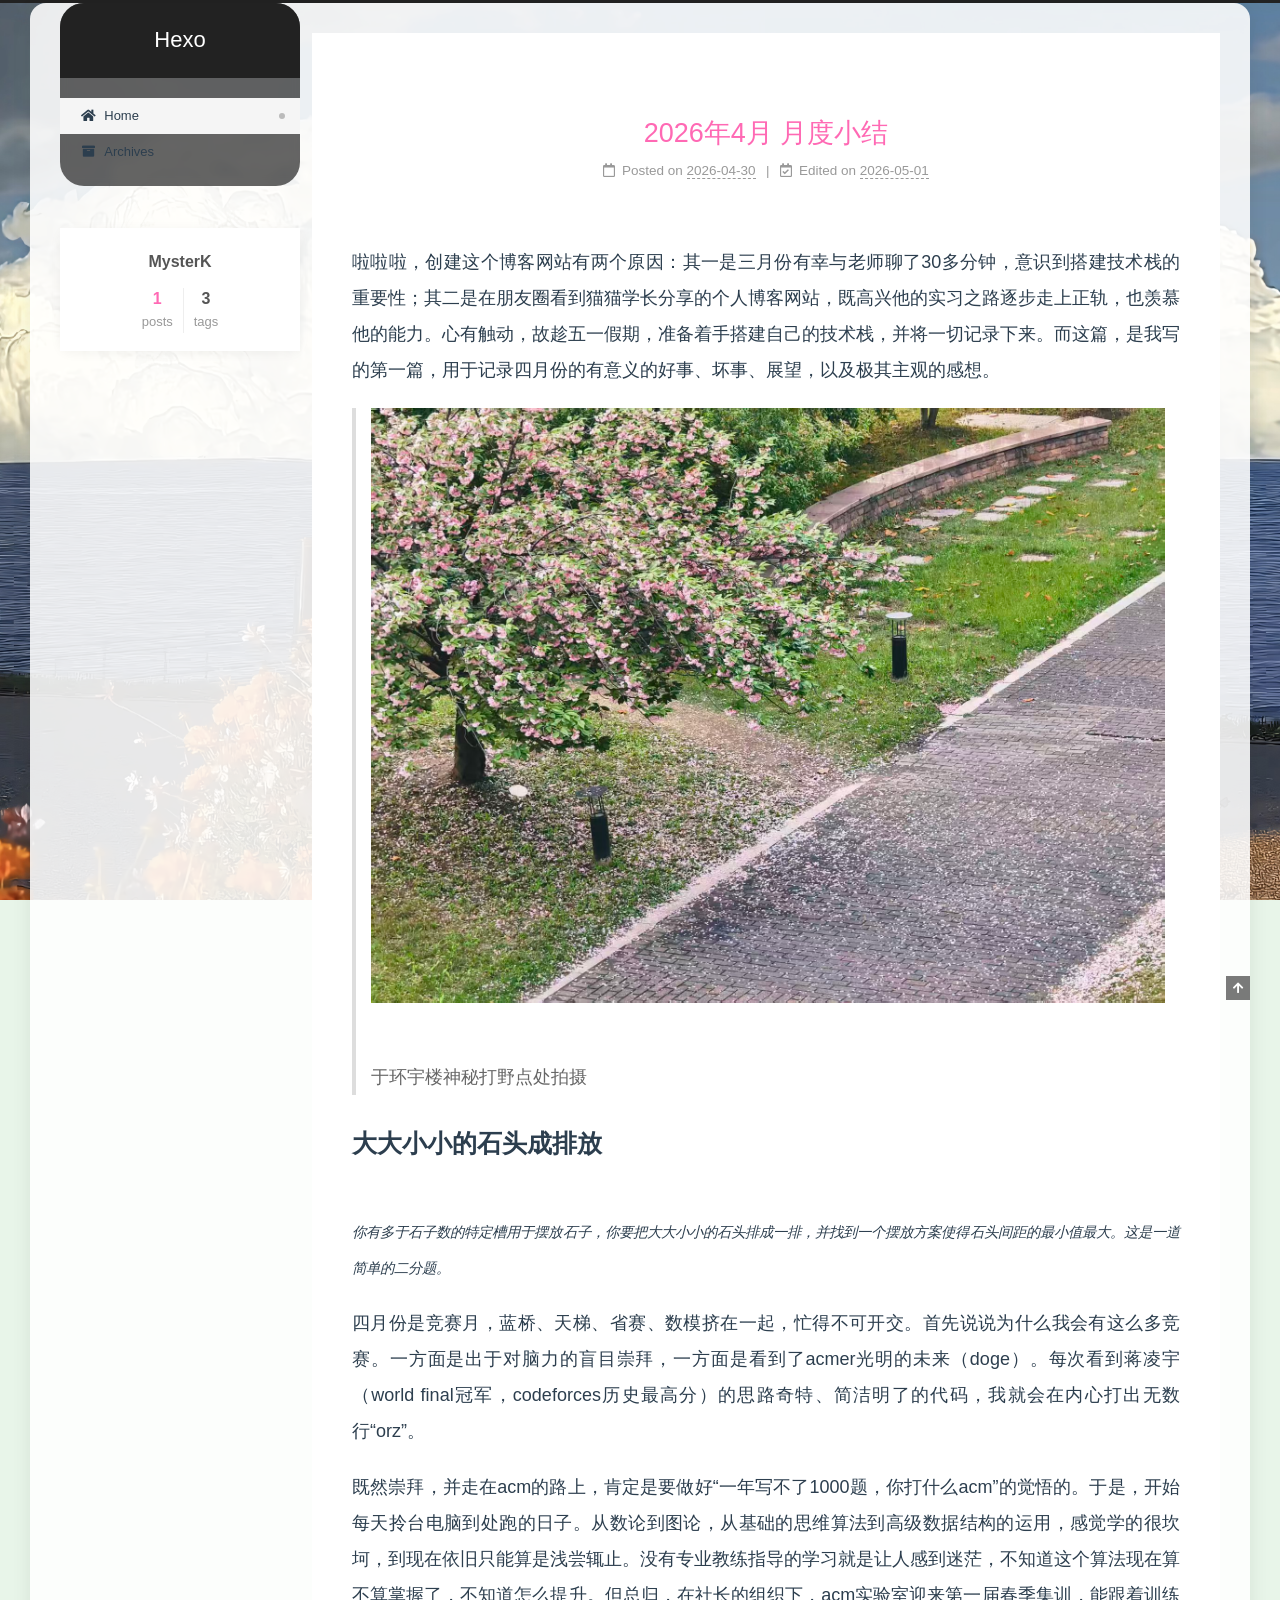
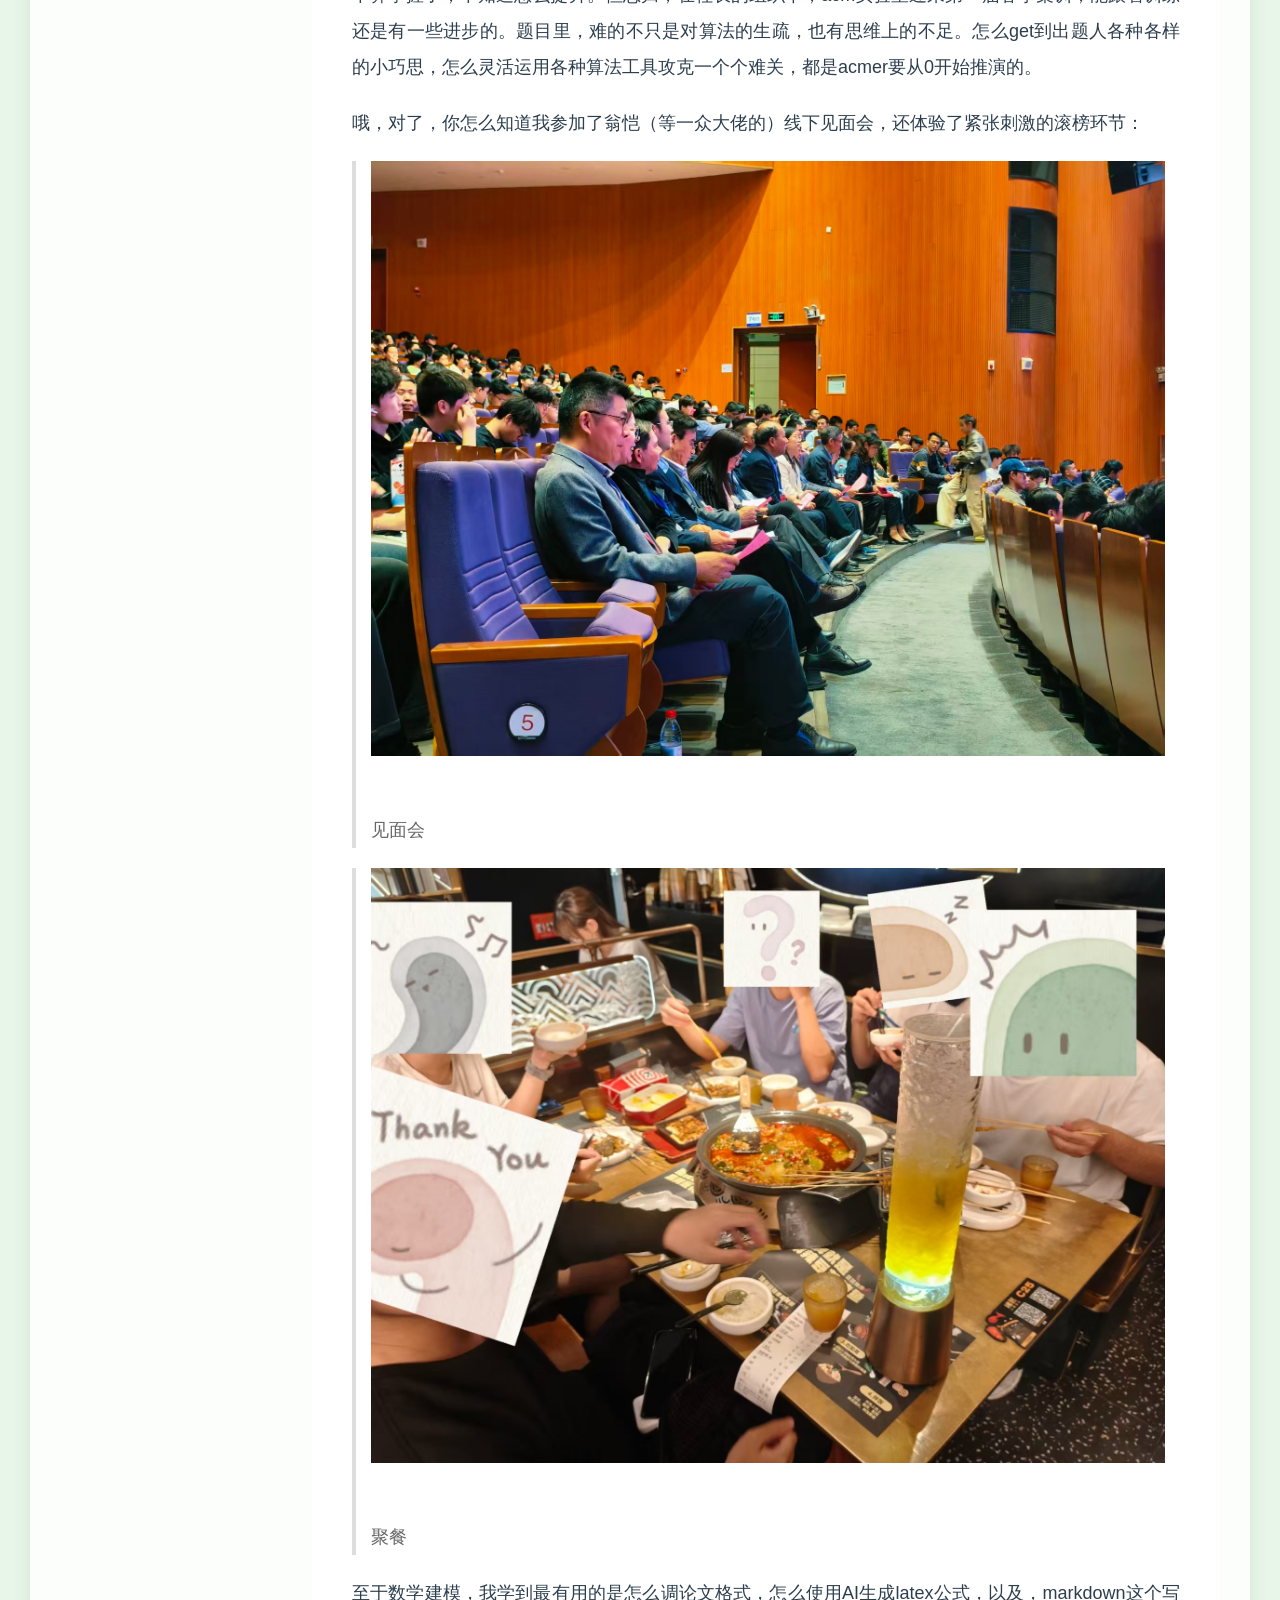
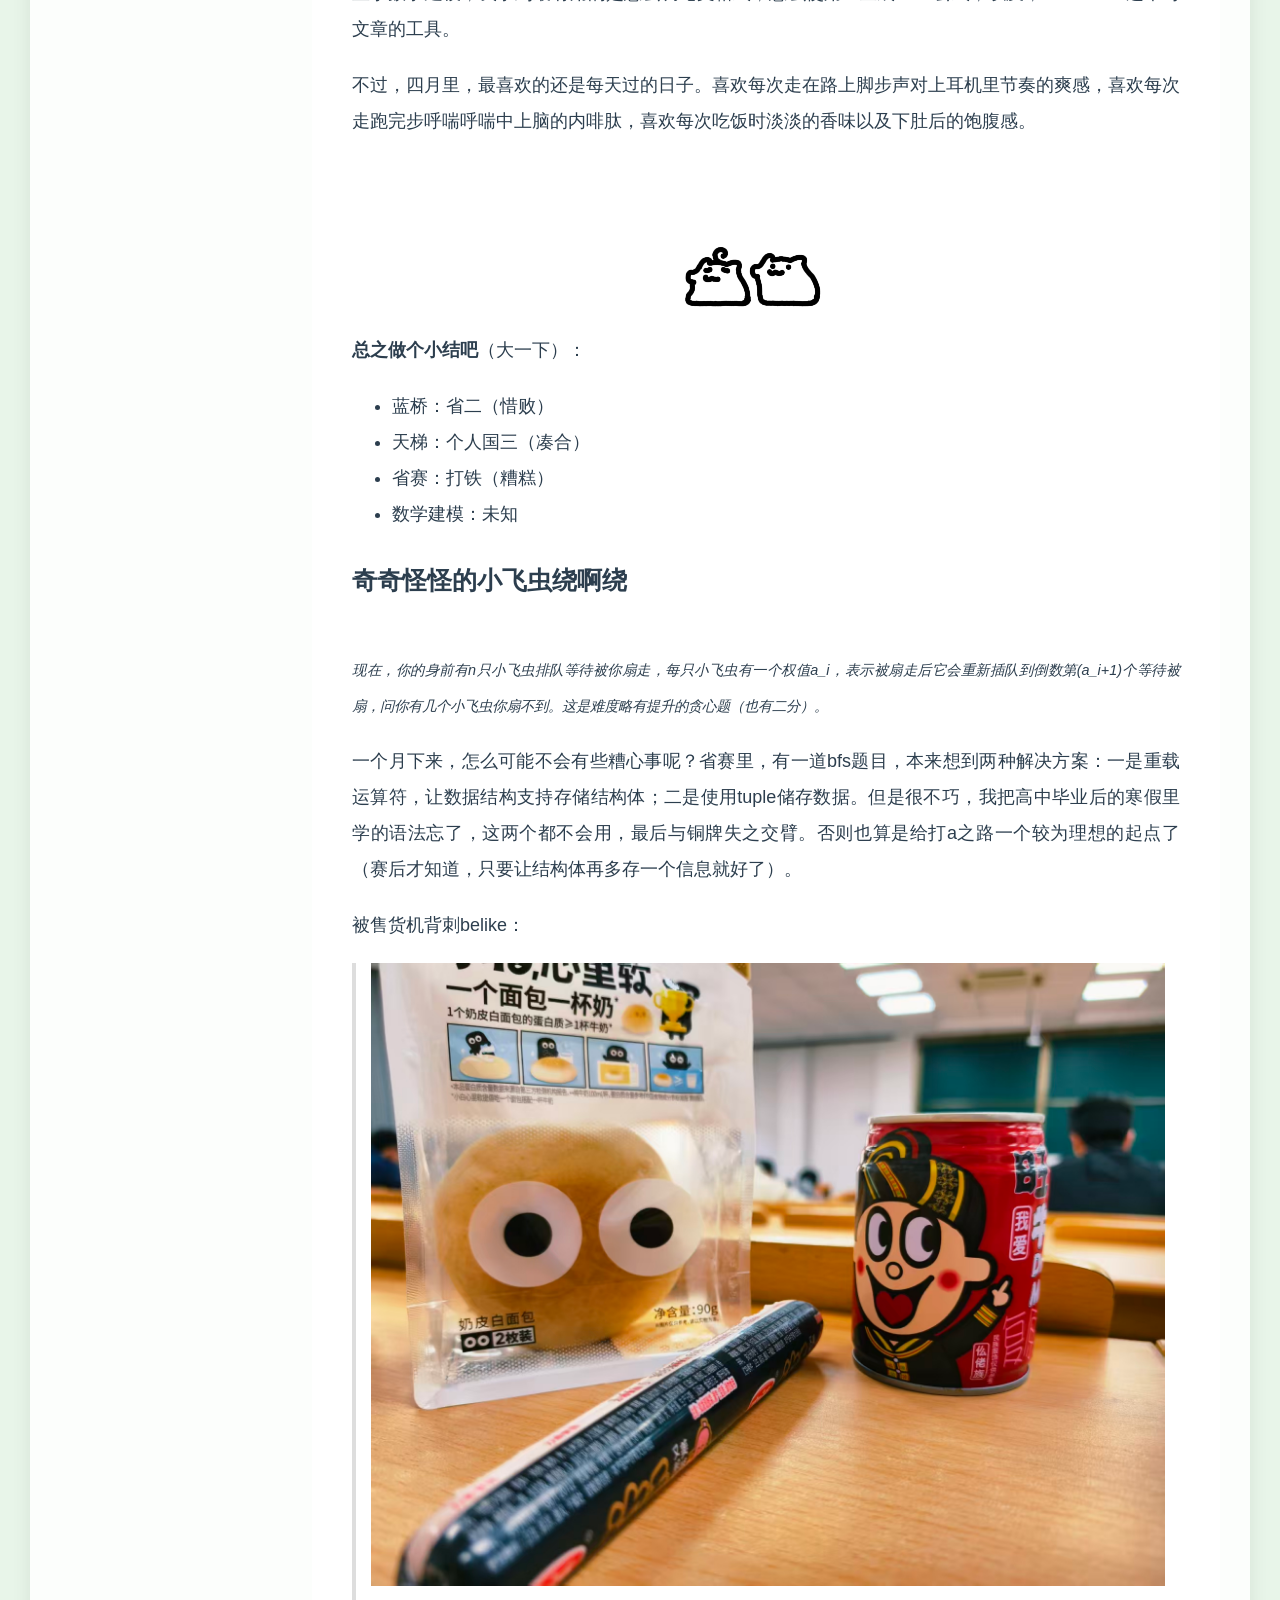
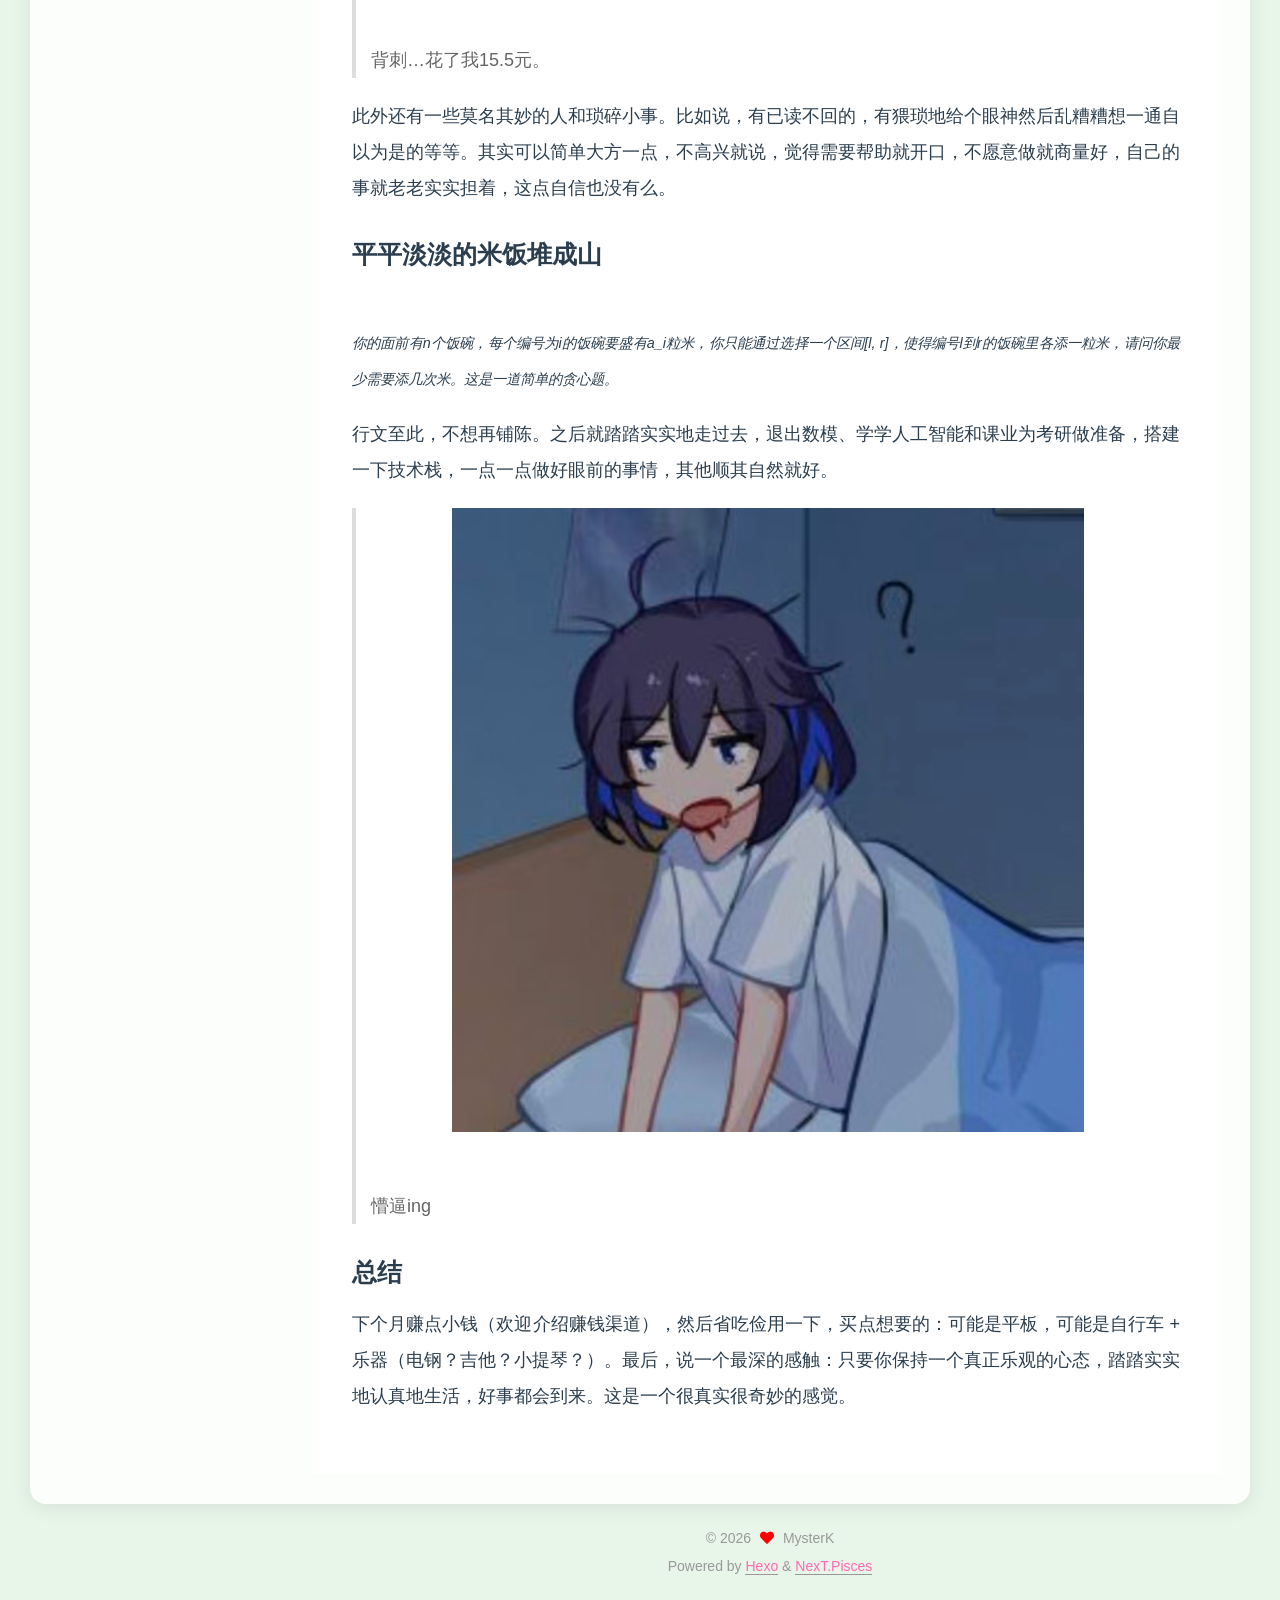
==== index.html @ e22dd540 "Site updated: 2026-05-01 09:52:43" ====
<!DOCTYPE html>
<html lang="en">
<head>
  <meta charset="UTF-8">
<meta name="viewport" content="width=device-width, initial-scale=1, maximum-scale=2">
<meta name="theme-color" content="#222">
<meta name="generator" content="Hexo 7.3.0">
  <link rel="apple-touch-icon" sizes="180x180" href="/images/apple-touch-icon-next.png">
  <link rel="icon" type="image/png" sizes="32x32" href="/images/favicon-32x32-next.png">
  <link rel="icon" type="image/png" sizes="16x16" href="/images/favicon-16x16-next.png">
  <link rel="mask-icon" href="/images/logo.svg" color="#222">

<link rel="stylesheet" href="/css/main.css">


<link rel="stylesheet" href="/lib/font-awesome/css/all.min.css">

<script id="hexo-configurations">
    var NexT = window.NexT || {};
    var CONFIG = {"hostname":"example.com","root":"/","scheme":"Pisces","version":"7.8.0","exturl":false,"sidebar":{"position":"left","display":"always","padding":18,"offset":12,"onmobile":false},"copycode":{"enable":false,"show_result":false,"style":null},"back2top":{"enable":true,"sidebar":false,"scrollpercent":false},"bookmark":{"enable":false,"color":"#222","save":"auto"},"fancybox":false,"mediumzoom":false,"lazyload":false,"pangu":false,"comments":{"style":"tabs","active":null,"storage":true,"lazyload":false,"nav":null},"algolia":{"hits":{"per_page":10},"labels":{"input_placeholder":"Search for Posts","hits_empty":"We didn't find any results for the search: ${query}","hits_stats":"${hits} results found in ${time} ms"}},"localsearch":{"enable":false,"trigger":"auto","top_n_per_article":1,"unescape":false,"preload":false},"motion":{"enable":true,"async":false,"transition":{"post_block":"fadeIn","post_header":"slideDownIn","post_body":"slideDownIn","coll_header":"slideLeftIn","sidebar":"slideUpIn"}}};
  </script>

  <meta property="og:type" content="website">
<meta property="og:title" content="Hexo">
<meta property="og:url" content="http://example.com/index.html">
<meta property="og:site_name" content="Hexo">
<meta property="og:locale" content="en_US">
<meta property="article:author" content="MysterK">
<meta name="twitter:card" content="summary">

<link rel="canonical" href="http://example.com/">


<script id="page-configurations">
  // https://hexo.io/docs/variables.html
  CONFIG.page = {
    sidebar: "",
    isHome : true,
    isPost : false,
    lang   : 'en'
  };
</script>

  <title>Hexo</title>
  






  <noscript>
  <style>
  .use-motion .brand,
  .use-motion .menu-item,
  .sidebar-inner,
  .use-motion .post-block,
  .use-motion .pagination,
  .use-motion .comments,
  .use-motion .post-header,
  .use-motion .post-body,
  .use-motion .collection-header { opacity: initial; }

  .use-motion .site-title,
  .use-motion .site-subtitle {
    opacity: initial;
    top: initial;
  }

  .use-motion .logo-line-before i { left: initial; }
  .use-motion .logo-line-after i { right: initial; }
  </style>
</noscript>

</head>

<body itemscope itemtype="http://schema.org/WebPage">
  <div class="container use-motion">
    <div class="headband"></div>

    <header class="header" itemscope itemtype="http://schema.org/WPHeader">
      <div class="header-inner"><div class="site-brand-container">
  <div class="site-nav-toggle">
    <div class="toggle" aria-label="Toggle navigation bar">
      <span class="toggle-line toggle-line-first"></span>
      <span class="toggle-line toggle-line-middle"></span>
      <span class="toggle-line toggle-line-last"></span>
    </div>
  </div>

  <div class="site-meta">

    <a href="/" class="brand" rel="start">
      <span class="logo-line-before"><i></i></span>
      <h1 class="site-title">Hexo</h1>
      <span class="logo-line-after"><i></i></span>
    </a>
  </div>

  <div class="site-nav-right">
    <div class="toggle popup-trigger">
    </div>
  </div>
</div>




<nav class="site-nav">
  <ul id="menu" class="main-menu menu">
        <li class="menu-item menu-item-home">

    <a href="/" rel="section"><i class="fa fa-home fa-fw"></i>Home</a>

  </li>
        <li class="menu-item menu-item-archives">

    <a href="/archives/" rel="section"><i class="fa fa-archive fa-fw"></i>Archives</a>

  </li>
  </ul>
</nav>




</div>
    </header>

    
  <div class="back-to-top">
    <i class="fa fa-arrow-up"></i>
    <span>0%</span>
  </div>


    <main class="main">
      <div class="main-inner">
        <div class="content-wrap">
          

          <div class="content index posts-expand">
            
      
  
  
  <article itemscope itemtype="http://schema.org/Article" class="post-block" lang="en">
    <link itemprop="mainEntityOfPage" href="http://example.com/2026/04/30/2026%E5%B9%B44%E6%9C%88-%E6%9C%88%E5%BA%A6%E5%B0%8F%E7%BB%93/">

    <span hidden itemprop="author" itemscope itemtype="http://schema.org/Person">
      <meta itemprop="image" content="/images/avatar.gif">
      <meta itemprop="name" content="MysterK">
      <meta itemprop="description" content="">
    </span>

    <span hidden itemprop="publisher" itemscope itemtype="http://schema.org/Organization">
      <meta itemprop="name" content="Hexo">
    </span>
      <header class="post-header">
        <h2 class="post-title" itemprop="name headline">
          
            <a href="/2026/04/30/2026%E5%B9%B44%E6%9C%88-%E6%9C%88%E5%BA%A6%E5%B0%8F%E7%BB%93/" class="post-title-link" itemprop="url">2026年4月 月度小结</a>
        </h2>

        <div class="post-meta">
            <span class="post-meta-item">
              <span class="post-meta-item-icon">
                <i class="far fa-calendar"></i>
              </span>
              <span class="post-meta-item-text">Posted on</span>

              <time title="Created: 2026-04-30 20:17:04" itemprop="dateCreated datePublished" datetime="2026-04-30T20:17:04+08:00">2026-04-30</time>
            </span>
              <span class="post-meta-item">
                <span class="post-meta-item-icon">
                  <i class="far fa-calendar-check"></i>
                </span>
                <span class="post-meta-item-text">Edited on</span>
                <time title="Modified: 2026-05-01 09:28:03" itemprop="dateModified" datetime="2026-05-01T09:28:03+08:00">2026-05-01</time>
              </span>

          

        </div>
      </header>

    
    
    
    <div class="post-body" itemprop="articleBody">

      
          <p>啦啦啦，创建这个博客网站有两个原因：其一是三月份有幸与老师聊了30多分钟，意识到搭建技术栈的重要性；其二是在朋友圈看到猫猫学长分享的个人博客网站，既高兴他的实习之路逐步走上正轨，也羡慕他的能力。心有触动，故趁五一假期，准备着手搭建自己的技术栈，并将一切记录下来。而这篇，是我写的第一篇，用于记录四月份的有意义的好事、坏事、展望，以及极其主观的感想。</p>
<blockquote>
<p><img src="/images/1.jpg" alt="环宇楼神秘打野点"><br>于环宇楼神秘打野点处拍摄</p>
</blockquote>
<h2 id="大大小小的石头成排放"><a href="#大大小小的石头成排放" class="headerlink" title="大大小小的石头成排放"></a>大大小小的石头成排放</h2><p><i><small><br>你有多于石子数的特定槽用于摆放石子，你要把大大小小的石头排成一排，并找到一个摆放方案使得石头间距的最小值最大。这是一道简单的二分题。</small></i></p>
<p>四月份是竞赛月，蓝桥、天梯、省赛、数模挤在一起，忙得不可开交。首先说说为什么我会有这么多竞赛。一方面是出于对脑力的盲目崇拜，一方面是看到了acmer光明的未来（doge）。每次看到蒋凌宇（world final冠军，codeforces历史最高分）的思路奇特、简洁明了的代码，我就会在内心打出无数行“orz”。</p>
<p>既然崇拜，并走在acm的路上，肯定是要做好“一年写不了1000题，你打什么acm”的觉悟的。于是，开始每天拎台电脑到处跑的日子。从数论到图论，从基础的思维算法到高级数据结构的运用，感觉学的很坎坷，到现在依旧只能算是浅尝辄止。没有专业教练指导的学习就是让人感到迷茫，不知道这个算法现在算不算掌握了，不知道怎么提升。但总归，在社长的组织下，acm实验室迎来第一届春季集训，能跟着训练还是有一些进步的。题目里，难的不只是对算法的生疏，也有思维上的不足。怎么get到出题人各种各样的小巧思，怎么灵活运用各种算法工具攻克一个个难关，都是acmer要从0开始推演的。</p>
<p>哦，对了，你怎么知道我参加了翁恺（等一众大佬的）线下见面会，还体验了紧张刺激的滚榜环节：</p>
<blockquote>
<p><img src="/images/8.jpg" alt="线下见面会"><br>见面会</p>
</blockquote>
<blockquote>
<p><img src="/images/6.jpg" alt="聚餐"><br>聚餐</p>
</blockquote>
<p>至于数学建模，我学到最有用的是怎么调论文格式，怎么使用AI生成latex公式，以及，markdown这个写文章的工具。</p>
<p>不过，四月里，最喜欢的还是每天过的日子。喜欢每次走在路上脚步声对上耳机里节奏的爽感，喜欢每次走跑完步呼喘呼喘中上脑的内啡肽，喜欢每次吃饭时淡淡的香味以及下肚后的饱腹感。</p>
<p><img src="/images/4.gif" alt="heihei"></p>
<p><strong>总之做个小结吧</strong>（大一下）：</p>
<ul>
<li>蓝桥：省二（惜败）</li>
<li>天梯：个人国三（凑合）</li>
<li>省赛：打铁（糟糕）</li>
<li>数学建模：未知</li>
</ul>
<h2 id="奇奇怪怪的小飞虫绕啊绕"><a href="#奇奇怪怪的小飞虫绕啊绕" class="headerlink" title="奇奇怪怪的小飞虫绕啊绕"></a>奇奇怪怪的小飞虫绕啊绕</h2><p><i><small><br>现在，你的身前有n只小飞虫排队等待被你扇走，每只小飞虫有一个权值a_i，表示被扇走后它会重新插队到倒数第(a_i+1)个等待被扇，问你有几个小飞虫你扇不到。这是难度略有提升的贪心题（也有二分）。</small></i></p>
<p>一个月下来，怎么可能不会有些糟心事呢？省赛里，有一道bfs题目，本来想到两种解决方案：一是重载运算符，让数据结构支持存储结构体；二是使用tuple储存数据。但是很不巧，我把高中毕业后的寒假里学的语法忘了，这两个都不会用，最后与铜牌失之交臂。否则也算是给打a之路一个较为理想的起点了（赛后才知道，只要让结构体再多存一个信息就好了）。</p>
<p>被售货机背刺belike：</p>
<blockquote>
<p><img src="/images/5.jpg" alt="背刺"><br>背刺…花了我15.5元。</p>
</blockquote>
<p>此外还有一些莫名其妙的人和琐碎小事。比如说，有已读不回的，有猥琐地给个眼神然后乱糟糟想一通自以为是的等等。其实可以简单大方一点，不高兴就说，觉得需要帮助就开口，不愿意做就商量好，自己的事就老老实实担着，这点自信也没有么。</p>
<h2 id="平平淡淡的米饭堆成山"><a href="#平平淡淡的米饭堆成山" class="headerlink" title="平平淡淡的米饭堆成山"></a>平平淡淡的米饭堆成山</h2><p><i><small><br>你的面前有n个饭碗，每个编号为i的饭碗要盛有a_i粒米，你只能通过选择一个区间[l, r]，使得编号l到r的饭碗里各添一粒米，请问你最少需要添几次米。这是一道简单的贪心题。</small></i></p>
<p>行文至此，不想再铺陈。之后就踏踏实实地走过去，退出数模、学学人工智能和课业为考研做准备，搭建一下技术栈，一点一点做好眼前的事情，其他顺其自然就好。</p>
<blockquote>
<p><img src="/images/2.jpg" alt="懵逼ing"><br>懵逼ing</p>
</blockquote>
<h2 id="总结"><a href="#总结" class="headerlink" title="总结"></a>总结</h2><p>下个月赚点小钱（欢迎介绍赚钱渠道），然后省吃俭用一下，买点想要的：可能是平板，可能是自行车 + 乐器（电钢？吉他？小提琴？）。最后，说一个最深的感触：只要你保持一个真正乐观的心态，踏踏实实地认真地生活，好事都会到来。这是一个很真实很奇妙的感觉。</p>

      
    </div>

    
    
    
      <footer class="post-footer">
        <div class="post-eof"></div>
      </footer>
  </article>
  
  
  


  



          </div>
          

<script>
  window.addEventListener('tabs:register', () => {
    let { activeClass } = CONFIG.comments;
    if (CONFIG.comments.storage) {
      activeClass = localStorage.getItem('comments_active') || activeClass;
    }
    if (activeClass) {
      let activeTab = document.querySelector(`a[href="#comment-${activeClass}"]`);
      if (activeTab) {
        activeTab.click();
      }
    }
  });
  if (CONFIG.comments.storage) {
    window.addEventListener('tabs:click', event => {
      if (!event.target.matches('.tabs-comment .tab-content .tab-pane')) return;
      let commentClass = event.target.classList[1];
      localStorage.setItem('comments_active', commentClass);
    });
  }
</script>

        </div>
          
  
  <div class="toggle sidebar-toggle">
    <span class="toggle-line toggle-line-first"></span>
    <span class="toggle-line toggle-line-middle"></span>
    <span class="toggle-line toggle-line-last"></span>
  </div>

  <aside class="sidebar">
    <div class="sidebar-inner">

      <ul class="sidebar-nav motion-element">
        <li class="sidebar-nav-toc">
          Table of Contents
        </li>
        <li class="sidebar-nav-overview">
          Overview
        </li>
      </ul>

      <!--noindex-->
      <div class="post-toc-wrap sidebar-panel">
      </div>
      <!--/noindex-->

      <div class="site-overview-wrap sidebar-panel">
        <div class="site-author motion-element" itemprop="author" itemscope itemtype="http://schema.org/Person">
  <p class="site-author-name" itemprop="name">MysterK</p>
  <div class="site-description" itemprop="description"></div>
</div>
<div class="site-state-wrap motion-element">
  <nav class="site-state">
      <div class="site-state-item site-state-posts">
          <a href="/archives/">
        
          <span class="site-state-item-count">1</span>
          <span class="site-state-item-name">posts</span>
        </a>
      </div>
      <div class="site-state-item site-state-tags">
        <span class="site-state-item-count">3</span>
        <span class="site-state-item-name">tags</span>
      </div>
  </nav>
</div>



      </div>

    </div>
  </aside>
  <div id="sidebar-dimmer"></div>


      </div>
    </main>

    <footer class="footer">
      <div class="footer-inner">
        

        

<div class="copyright">
  
  &copy; 
  <span itemprop="copyrightYear">2026</span>
  <span class="with-love">
    <i class="fa fa-heart"></i>
  </span>
  <span class="author" itemprop="copyrightHolder">MysterK</span>
</div>
  <div class="powered-by">Powered by <a href="https://hexo.io/" class="theme-link" rel="noopener" target="_blank">Hexo</a> & <a href="https://pisces.theme-next.org/" class="theme-link" rel="noopener" target="_blank">NexT.Pisces</a>
  </div>

        








      </div>
    </footer>
  </div>

  
  <script src="/lib/anime.min.js"></script>
  <script src="/lib/velocity/velocity.min.js"></script>
  <script src="/lib/velocity/velocity.ui.min.js"></script>

<script src="/js/utils.js"></script>

<script src="/js/motion.js"></script>


<script src="/js/schemes/pisces.js"></script>


<script src="/js/next-boot.js"></script>




  















  

  

</body>
</html>
---- css/main.css ----
:root {
  --body-bg-color: #f5f7f9;
  --content-bg-color: #fff;
  --card-bg-color: #f5f5f5;
  --text-color: #555;
  --blockquote-color: #666;
  --link-color: #555;
  --link-hover-color: #222;
  --brand-color: #fff;
  --brand-hover-color: #fff;
  --table-row-odd-bg-color: #f9f9f9;
  --table-row-hover-bg-color: #f5f5f5;
  --menu-item-bg-color: #f5f5f5;
  --btn-default-bg: #fff;
  --btn-default-color: #555;
  --btn-default-border-color: #555;
  --btn-default-hover-bg: #222;
  --btn-default-hover-color: #fff;
  --btn-default-hover-border-color: #222;
}
html {
  line-height: 1.15; /* 1 */
  -webkit-text-size-adjust: 100%; /* 2 */
}
body {
  margin: 0;
}
main {
  display: block;
}
h1 {
  font-size: 2em;
  margin: 0.67em 0;
}
hr {
  box-sizing: content-box; /* 1 */
  height: 0; /* 1 */
  overflow: visible; /* 2 */
}
pre {
  font-family: monospace, monospace; /* 1 */
  font-size: 1em; /* 2 */
}
a {
  background: transparent;
}
abbr[title] {
  border-bottom: none; /* 1 */
  text-decoration: underline; /* 2 */
  text-decoration: underline dotted; /* 2 */
}
b,
strong {
  font-weight: bolder;
}
code,
kbd,
samp {
  font-family: monospace, monospace; /* 1 */
  font-size: 1em; /* 2 */
}
small {
  font-size: 80%;
}
sub,
sup {
  font-size: 75%;
  line-height: 0;
  position: relative;
  vertical-align: baseline;
}
sub {
  bottom: -0.25em;
}
sup {
  top: -0.5em;
}
img {
  border-style: none;
}
button,
input,
optgroup,
select,
textarea {
  font-family: inherit; /* 1 */
  font-size: 100%; /* 1 */
  line-height: 1.15; /* 1 */
  margin: 0; /* 2 */
}
button,
input {
/* 1 */
  overflow: visible;
}
button,
select {
/* 1 */
  text-transform: none;
}
button,
[type='button'],
[type='reset'],
[type='submit'] {
  -webkit-appearance: button;
}
button::-moz-focus-inner,
[type='button']::-moz-focus-inner,
[type='reset']::-moz-focus-inner,
[type='submit']::-moz-focus-inner {
  border-style: none;
  padding: 0;
}
button:-moz-focusring,
[type='button']:-moz-focusring,
[type='reset']:-moz-focusring,
[type='submit']:-moz-focusring {
  outline: 1px dotted ButtonText;
}
fieldset {
  padding: 0.35em 0.75em 0.625em;
}
legend {
  box-sizing: border-box; /* 1 */
  color: inherit; /* 2 */
  display: table; /* 1 */
  max-width: 100%; /* 1 */
  padding: 0; /* 3 */
  white-space: normal; /* 1 */
}
progress {
  vertical-align: baseline;
}
textarea {
  overflow: auto;
}
[type='checkbox'],
[type='radio'] {
  box-sizing: border-box; /* 1 */
  padding: 0; /* 2 */
}
[type='number']::-webkit-inner-spin-button,
[type='number']::-webkit-outer-spin-button {
  height: auto;
}
[type='search'] {
  outline-offset: -2px; /* 2 */
  -webkit-appearance: textfield; /* 1 */
}
[type='search']::-webkit-search-decoration {
  -webkit-appearance: none;
}
::-webkit-file-upload-button {
  font: inherit; /* 2 */
  -webkit-appearance: button; /* 1 */
}
details {
  display: block;
}
summary {
  display: list-item;
}
template {
  display: none;
}
[hidden] {
  display: none;
}
::selection {
  background: #262a30;
  color: #eee;
}
html,
body {
  height: 100%;
}
body {
  background: var(--body-bg-color);
  color: var(--text-color);
  font-family: 'Lato', "PingFang SC", "Microsoft YaHei", sans-serif;
  font-size: 1em;
  line-height: 2;
}
@media (max-width: 991px) {
  body {
    padding-left: 0 !important;
    padding-right: 0 !important;
  }
}
h1,
h2,
h3,
h4,
h5,
h6 {
  font-family: 'Lato', "PingFang SC", "Microsoft YaHei", sans-serif;
  font-weight: bold;
  line-height: 1.5;
  margin: 20px 0 15px;
}
h1 {
  font-size: 1.5em;
}
h2 {
  font-size: 1.375em;
}
h3 {
  font-size: 1.25em;
}
h4 {
  font-size: 1.125em;
}
h5 {
  font-size: 1em;
}
h6 {
  font-size: 0.875em;
}
p {
  margin: 0 0 20px 0;
}
a,
span.exturl {
  border-bottom: 1px solid #999;
  color: var(--link-color);
  outline: 0;
  text-decoration: none;
  overflow-wrap: break-word;
  word-wrap: break-word;
  cursor: pointer;
}
a:hover,
span.exturl:hover {
  border-bottom-color: var(--link-hover-color);
  color: var(--link-hover-color);
}
iframe,
img,
video {
  display: block;
  margin-left: auto;
  margin-right: auto;
  max-width: 100%;
}
hr {
  background-image: repeating-linear-gradient(-45deg, #ddd, #ddd 4px, transparent 4px, transparent 8px);
  border: 0;
  height: 3px;
  margin: 40px 0;
}
blockquote {
  border-left: 4px solid #ddd;
  color: var(--blockquote-color);
  margin: 0;
  padding: 0 15px;
}
blockquote cite::before {
  content: '-';
  padding: 0 5px;
}
dt {
  font-weight: bold;
}
dd {
  margin: 0;
  padding: 0;
}
kbd {
  background-color: #f5f5f5;
  background-image: linear-gradient(#eee, #fff, #eee);
  border: 1px solid #ccc;
  border-radius: 0.2em;
  box-shadow: 0.1em 0.1em 0.2em rgba(0,0,0,0.1);
  color: #555;
  font-family: inherit;
  padding: 0.1em 0.3em;
  white-space: nowrap;
}
.table-container {
  overflow: auto;
}
table {
  border-collapse: collapse;
  border-spacing: 0;
  font-size: 0.875em;
  margin: 0 0 20px 0;
  width: 100%;
}
tbody tr:nth-of-type(odd) {
  background: var(--table-row-odd-bg-color);
}
tbody tr:hover {
  background: var(--table-row-hover-bg-color);
}
caption,
th,
td {
  font-weight: normal;
  padding: 8px;
  vertical-align: middle;
}
th,
td {
  border: 1px solid #ddd;
  border-bottom: 3px solid #ddd;
}
th {
  font-weight: 700;
  padding-bottom: 10px;
}
td {
  border-bottom-width: 1px;
}
.btn {
  background: var(--btn-default-bg);
  border: 2px solid var(--btn-default-border-color);
  border-radius: 2px;
  color: var(--btn-default-color);
  display: inline-block;
  font-size: 0.875em;
  line-height: 2;
  padding: 0 20px;
  text-decoration: none;
  transition-property: background-color;
  transition-delay: 0s;
  transition-duration: 0.2s;
  transition-timing-function: ease-in-out;
}
.btn:hover {
  background: var(--btn-default-hover-bg);
  border-color: var(--btn-default-hover-border-color);
  color: var(--btn-default-hover-color);
}
.btn + .btn {
  margin: 0 0 8px 8px;
}
.btn .fa-fw {
  text-align: left;
  width: 1.285714285714286em;
}
.toggle {
  line-height: 0;
}
.toggle .toggle-line {
  background: #fff;
  display: inline-block;
  height: 2px;
  left: 0;
  position: relative;
  top: 0;
  transition: all 0.4s;
  vertical-align: top;
  width: 100%;
}
.toggle .toggle-line:not(:first-child) {
  margin-top: 3px;
}
.toggle.toggle-arrow .toggle-line-first {
  left: 50%;
  top: 2px;
  transform: rotate(45deg);
  width: 50%;
}
.toggle.toggle-arrow .toggle-line-middle {
  left: 2px;
  width: 90%;
}
.toggle.toggle-arrow .toggle-line-last {
  left: 50%;
  top: -2px;
  transform: rotate(-45deg);
  width: 50%;
}
.toggle.toggle-close .toggle-line-first {
  transform: rotate(-45deg);
  top: 5px;
}
.toggle.toggle-close .toggle-line-middle {
  opacity: 0;
}
.toggle.toggle-close .toggle-line-last {
  transform: rotate(45deg);
  top: -5px;
}
.highlight,
pre {
  background: #f7f7f7;
  color: #4d4d4c;
  line-height: 1.6;
  margin: 0 auto 20px;
}
pre,
code {
  font-family: consolas, Menlo, monospace, "PingFang SC", "Microsoft YaHei";
}
code {
  background: #eee;
  border-radius: 3px;
  color: #555;
  padding: 2px 4px;
  overflow-wrap: break-word;
  word-wrap: break-word;
}
.highlight *::selection {
  background: #d6d6d6;
}
.highlight pre {
  border: 0;
  margin: 0;
  padding: 10px 0;
}
.highlight table {
  border: 0;
  margin: 0;
  width: auto;
}
.highlight td {
  border: 0;
  padding: 0;
}
.highlight figcaption {
  background: #eff2f3;
  color: #4d4d4c;
  display: flex;
  font-size: 0.875em;
  justify-content: space-between;
  line-height: 1.2;
  padding: 0.5em;
}
.highlight figcaption a {
  color: #4d4d4c;
}
.highlight figcaption a:hover {
  border-bottom-color: #4d4d4c;
}
.highlight .gutter {
  -moz-user-select: none;
  -ms-user-select: none;
  -webkit-user-select: none;
  user-select: none;
}
.highlight .gutter pre {
  background: #eff2f3;
  color: #869194;
  padding-left: 10px;
  padding-right: 10px;
  text-align: right;
}
.highlight .code pre {
  background: #f7f7f7;
  padding-left: 10px;
  width: 100%;
}
.gist table {
  width: auto;
}
.gist table td {
  border: 0;
}
pre {
  overflow: auto;
  padding: 10px;
}
pre code {
  background: none;
  color: #4d4d4c;
  font-size: 0.875em;
  padding: 0;
  text-shadow: none;
}
pre .deletion {
  background: #fdd;
}
pre .addition {
  background: #dfd;
}
pre .meta {
  color: #eab700;
  -moz-user-select: none;
  -ms-user-select: none;
  -webkit-user-select: none;
  user-select: none;
}
pre .comment {
  color: #8e908c;
}
pre .variable,
pre .attribute,
pre .tag,
pre .name,
pre .regexp,
pre .ruby .constant,
pre .xml .tag .title,
pre .xml .pi,
pre .xml .doctype,
pre .html .doctype,
pre .css .id,
pre .css .class,
pre .css .pseudo {
  color: #c82829;
}
pre .number,
pre .preprocessor,
pre .built_in,
pre .builtin-name,
pre .literal,
pre .params,
pre .constant,
pre .command {
  color: #f5871f;
}
pre .ruby .class .title,
pre .css .rules .attribute,
pre .string,
pre .symbol,
pre .value,
pre .inheritance,
pre .header,
pre .ruby .symbol,
pre .xml .cdata,
pre .special,
pre .formula {
  color: #718c00;
}
pre .title,
pre .css .hexcolor {
  color: #3e999f;
}
pre .function,
pre .python .decorator,
pre .python .title,
pre .ruby .function .title,
pre .ruby .title .keyword,
pre .perl .sub,
pre .javascript .title,
pre .coffeescript .title {
  color: #4271ae;
}
pre .keyword,
pre .javascript .function {
  color: #8959a8;
}
.blockquote-center {
  border-left: none;
  margin: 40px 0;
  padding: 0;
  position: relative;
  text-align: center;
}
.blockquote-center .fa {
  display: block;
  opacity: 0.6;
  position: absolute;
  width: 100%;
}
.blockquote-center .fa-quote-left {
  border-top: 1px solid #ccc;
  text-align: left;
  top: -20px;
}
.blockquote-center .fa-quote-right {
  border-bottom: 1px solid #ccc;
  text-align: right;
  bottom: -20px;
}
.blockquote-center p,
.blockquote-center div {
  text-align: center;
}
.post-body .group-picture img {
  margin: 0 auto;
  padding: 0 3px;
}
.group-picture-row {
  margin-bottom: 6px;
  overflow: hidden;
}
.group-picture-column {
  float: left;
  margin-bottom: 10px;
}
.post-body .label {
  color: #555;
  display: inline;
  padding: 0 2px;
}
.post-body .label.default {
  background: #f0f0f0;
}
.post-body .label.primary {
  background: #efe6f7;
}
.post-body .label.info {
  background: #e5f2f8;
}
.post-body .label.success {
  background: #e7f4e9;
}
.post-body .label.warning {
  background: #fcf6e1;
}
.post-body .label.danger {
  background: #fae8eb;
}
.post-body .tabs {
  margin-bottom: 20px;
}
.post-body .tabs,
.tabs-comment {
  display: block;
  padding-top: 10px;
  position: relative;
}
.post-body .tabs ul.nav-tabs,
.tabs-comment ul.nav-tabs {
  display: flex;
  flex-wrap: wrap;
  margin: 0;
  margin-bottom: -1px;
  padding: 0;
}
@media (max-width: 413px) {
  .post-body .tabs ul.nav-tabs,
  .tabs-comment ul.nav-tabs {
    display: block;
    margin-bottom: 5px;
  }
}
.post-body .tabs ul.nav-tabs li.tab,
.tabs-comment ul.nav-tabs li.tab {
  border-bottom: 1px solid #ddd;
  border-left: 1px solid transparent;
  border-right: 1px solid transparent;
  border-top: 3px solid transparent;
  flex-grow: 1;
  list-style-type: none;
  border-radius: 0 0 0 0;
}
@media (max-width: 413px) {
  .post-body .tabs ul.nav-tabs li.tab,
  .tabs-comment ul.nav-tabs li.tab {
    border-bottom: 1px solid transparent;
    border-left: 3px solid transparent;
    border-right: 1px solid transparent;
    border-top: 1px solid transparent;
  }
}
@media (max-width: 413px) {
  .post-body .tabs ul.nav-tabs li.tab,
  .tabs-comment ul.nav-tabs li.tab {
    border-radius: 0;
  }
}
.post-body .tabs ul.nav-tabs li.tab a,
.tabs-comment ul.nav-tabs li.tab a {
  border-bottom: initial;
  display: block;
  line-height: 1.8;
  outline: 0;
  padding: 0.25em 0.75em;
  text-align: center;
  transition-delay: 0s;
  transition-duration: 0.2s;
  transition-timing-function: ease-out;
}
.post-body .tabs ul.nav-tabs li.tab a i,
.tabs-comment ul.nav-tabs li.tab a i {
  width: 1.285714285714286em;
}
.post-body .tabs ul.nav-tabs li.tab.active,
.tabs-comment ul.nav-tabs li.tab.active {
  border-bottom: 1px solid transparent;
  border-left: 1px solid #ddd;
  border-right: 1px solid #ddd;
  border-top: 3px solid #fc6423;
}
@media (max-width: 413px) {
  .post-body .tabs ul.nav-tabs li.tab.active,
  .tabs-comment ul.nav-tabs li.tab.active {
    border-bottom: 1px solid #ddd;
    border-left: 3px solid #fc6423;
    border-right: 1px solid #ddd;
    border-top: 1px solid #ddd;
  }
}
.post-body .tabs ul.nav-tabs li.tab.active a,
.tabs-comment ul.nav-tabs li.tab.active a {
  color: var(--link-color);
  cursor: default;
}
.post-body .tabs .tab-content .tab-pane,
.tabs-comment .tab-content .tab-pane {
  border: 1px solid #ddd;
  border-top: 0;
  padding: 20px 20px 0 20px;
  border-radius: 0;
}
.post-body .tabs .tab-content .tab-pane:not(.active),
.tabs-comment .tab-content .tab-pane:not(.active) {
  display: none;
}
.post-body .tabs .tab-content .tab-pane.active,
.tabs-comment .tab-content .tab-pane.active {
  display: block;
}
.post-body .tabs .tab-content .tab-pane.active:nth-of-type(1),
.tabs-comment .tab-content .tab-pane.active:nth-of-type(1) {
  border-radius: 0 0 0 0;
}
@media (max-width: 413px) {
  .post-body .tabs .tab-content .tab-pane.active:nth-of-type(1),
  .tabs-comment .tab-content .tab-pane.active:nth-of-type(1) {
    border-radius: 0;
  }
}
.post-body .note {
  border-radius: 3px;
  margin-bottom: 20px;
  padding: 1em;
  position: relative;
  border: 1px solid #eee;
  border-left-width: 5px;
}
.post-body .note h2,
.post-body .note h3,
.post-body .note h4,
.post-body .note h5,
.post-body .note h6 {
  margin-top: 0;
  border-bottom: initial;
  margin-bottom: 0;
  padding-top: 0;
}
.post-body .note p:first-child,
.post-body .note ul:first-child,
.post-body .note ol:first-child,
.post-body .note table:first-child,
.post-body .note pre:first-child,
.post-body .note blockquote:first-child,
.post-body .note img:first-child {
  margin-top: 0;
}
.post-body .note p:last-child,
.post-body .note ul:last-child,
.post-body .note ol:last-child,
.post-body .note table:last-child,
.post-body .note pre:last-child,
.post-body .note blockquote:last-child,
.post-body .note img:last-child {
  margin-bottom: 0;
}
.post-body .note.default {
  border-left-color: #777;
}
.post-body .note.default h2,
.post-body .note.default h3,
.post-body .note.default h4,
.post-body .note.default h5,
.post-body .note.default h6 {
  color: #777;
}
.post-body .note.primary {
  border-left-color: #6f42c1;
}
.post-body .note.primary h2,
.post-body .note.primary h3,
.post-body .note.primary h4,
.post-body .note.primary h5,
.post-body .note.primary h6 {
  color: #6f42c1;
}
.post-body .note.info {
  border-left-color: #428bca;
}
.post-body .note.info h2,
.post-body .note.info h3,
.post-body .note.info h4,
.post-body .note.info h5,
.post-body .note.info h6 {
  color: #428bca;
}
.post-body .note.success {
  border-left-color: #5cb85c;
}
.post-body .note.success h2,
.post-body .note.success h3,
.post-body .note.success h4,
.post-body .note.success h5,
.post-body .note.success h6 {
  color: #5cb85c;
}
.post-body .note.warning {
  border-left-color: #f0ad4e;
}
.post-body .note.warning h2,
.post-body .note.warning h3,
.post-body .note.warning h4,
.post-body .note.warning h5,
.post-body .note.warning h6 {
  color: #f0ad4e;
}
.post-body .note.danger {
  border-left-color: #d9534f;
}
.post-body .note.danger h2,
.post-body .note.danger h3,
.post-body .note.danger h4,
.post-body .note.danger h5,
.post-body .note.danger h6 {
  color: #d9534f;
}
.pagination .prev,
.pagination .next,
.pagination .page-number,
.pagination .space {
  display: inline-block;
  margin: 0 10px;
  padding: 0 11px;
  position: relative;
  top: -1px;
}
@media (max-width: 767px) {
  .pagination .prev,
  .pagination .next,
  .pagination .page-number,
  .pagination .space {
    margin: 0 5px;
  }
}
.pagination {
  border-top: 1px solid #eee;
  margin: 120px 0 0;
  text-align: center;
}
.pagination .prev,
.pagination .next,
.pagination .page-number {
  border-bottom: 0;
  border-top: 1px solid #eee;
  transition-property: border-color;
  transition-delay: 0s;
  transition-duration: 0.2s;
  transition-timing-function: ease-in-out;
}
.pagination .prev:hover,
.pagination .next:hover,
.pagination .page-number:hover {
  border-top-color: #222;
}
.pagination .space {
  margin: 0;
  padding: 0;
}
.pagination .prev {
  margin-left: 0;
}
.pagination .next {
  margin-right: 0;
}
.pagination .page-number.current {
  background: #ccc;
  border-top-color: #ccc;
  color: #fff;
}
@media (max-width: 767px) {
  .pagination {
    border-top: none;
  }
  .pagination .prev,
  .pagination .next,
  .pagination .page-number {
    border-bottom: 1px solid #eee;
    border-top: 0;
    margin-bottom: 10px;
    padding: 0 10px;
  }
  .pagination .prev:hover,
  .pagination .next:hover,
  .pagination .page-number:hover {
    border-bottom-color: #222;
  }
}
.comments {
  margin-top: 60px;
  overflow: hidden;
}
.comment-button-group {
  display: flex;
  flex-wrap: wrap-reverse;
  justify-content: center;
  margin: 1em 0;
}
.comment-button-group .comment-button {
  margin: 0.1em 0.2em;
}
.comment-button-group .comment-button.active {
  background: var(--btn-default-hover-bg);
  border-color: var(--btn-default-hover-border-color);
  color: var(--btn-default-hover-color);
}
.comment-position {
  display: none;
}
.comment-position.active {
  display: block;
}
.tabs-comment {
  background: var(--content-bg-color);
  margin-top: 4em;
  padding-top: 0;
}
.tabs-comment .comments {
  border: 0;
  box-shadow: none;
  margin-top: 0;
  padding-top: 0;
}
.container {
  min-height: 100%;
  position: relative;
}
.main-inner {
  margin: 0 auto;
  width: calc(100% - 20px);
}
@media (min-width: 1200px) {
  .main-inner {
    width: 1160px;
  }
}
@media (min-width: 1600px) {
  .main-inner {
    width: 73%;
  }
}
@media (max-width: 767px) {
  .content-wrap {
    padding: 0 20px;
  }
}
.header {
  background: transparent;
}
.header-inner {
  margin: 0 auto;
  width: calc(100% - 20px);
}
@media (min-width: 1200px) {
  .header-inner {
    width: 1160px;
  }
}
@media (min-width: 1600px) {
  .header-inner {
    width: 73%;
  }
}
.site-brand-container {
  display: flex;
  flex-shrink: 0;
  padding: 0 10px;
}
.headband {
  background: #222;
  height: 3px;
}
.site-meta {
  flex-grow: 1;
  text-align: center;
}
@media (max-width: 767px) {
  .site-meta {
    text-align: center;
  }
}
.brand {
  border-bottom: none;
  color: var(--brand-color);
  display: inline-block;
  line-height: 1.375em;
  padding: 0 40px;
  position: relative;
}
.brand:hover {
  color: var(--brand-hover-color);
}
.site-title {
  font-family: 'Lato', "PingFang SC", "Microsoft YaHei", sans-serif;
  font-size: 1.375em;
  font-weight: normal;
  margin: 0;
}
.site-subtitle {
  color: #ddd;
  font-size: 0.8125em;
  margin: 10px 0;
}
.use-motion .brand {
  opacity: 0;
}
.use-motion .site-title,
.use-motion .site-subtitle,
.use-motion .custom-logo-image {
  opacity: 0;
  position: relative;
  top: -10px;
}
.site-nav-toggle,
.site-nav-right {
  display: none;
}
@media (max-width: 767px) {
  .site-nav-toggle,
  .site-nav-right {
    display: flex;
    flex-direction: column;
    justify-content: center;
  }
}
.site-nav-toggle .toggle,
.site-nav-right .toggle {
  color: var(--text-color);
  padding: 10px;
  width: 22px;
}
.site-nav-toggle .toggle .toggle-line,
.site-nav-right .toggle .toggle-line {
  background: var(--text-color);
  border-radius: 1px;
}
.site-nav {
  display: block;
}
@media (max-width: 767px) {
  .site-nav {
    clear: both;
    display: none;
  }
}
.site-nav.site-nav-on {
  display: block;
}
.menu {
  margin-top: 20px;
  padding-left: 0;
  text-align: center;
}
.menu-item {
  display: inline-block;
  list-style: none;
  margin: 0 10px;
}
@media (max-width: 767px) {
  .menu-item {
    display: block;
    margin-top: 10px;
  }
  .menu-item.menu-item-search {
    display: none;
  }
}
.menu-item a,
.menu-item span.exturl {
  border-bottom: 0;
  display: block;
  font-size: 0.8125em;
  transition-property: border-color;
  transition-delay: 0s;
  transition-duration: 0.2s;
  transition-timing-function: ease-in-out;
}
@media (hover: none) {
  .menu-item a:hover,
  .menu-item span.exturl:hover {
    border-bottom-color: transparent !important;
  }
}
.menu-item .fa,
.menu-item .fab,
.menu-item .far,
.menu-item .fas {
  margin-right: 8px;
}
.menu-item .badge {
  display: inline-block;
  font-weight: bold;
  line-height: 1;
  margin-left: 0.35em;
  margin-top: 0.35em;
  text-align: center;
  white-space: nowrap;
}
@media (max-width: 767px) {
  .menu-item .badge {
    float: right;
    margin-left: 0;
  }
}
.menu-item-active a,
.menu .menu-item a:hover,
.menu .menu-item span.exturl:hover {
  background: var(--menu-item-bg-color);
}
.use-motion .menu-item {
  opacity: 0;
}
.sidebar {
  background: #222;
  bottom: 0;
  box-shadow: inset 0 2px 6px #000;
  position: fixed;
  top: 0;
}
@media (max-width: 991px) {
  .sidebar {
    display: none;
  }
}
.sidebar-inner {
  color: #999;
  padding: 18px 10px;
  text-align: center;
}
.cc-license {
  margin-top: 10px;
  text-align: center;
}
.cc-license .cc-opacity {
  border-bottom: none;
  opacity: 0.7;
}
.cc-license .cc-opacity:hover {
  opacity: 0.9;
}
.cc-license img {
  display: inline-block;
}
.site-author-image {
  border: 1px solid #eee;
  display: block;
  margin: 0 auto;
  max-width: 120px;
  padding: 2px;
}
.site-author-name {
  color: var(--text-color);
  font-weight: 600;
  margin: 0;
  text-align: center;
}
.site-description {
  color: #999;
  font-size: 0.8125em;
  margin-top: 0;
  text-align: center;
}
.links-of-author {
  margin-top: 15px;
}
.links-of-author a,
.links-of-author span.exturl {
  border-bottom-color: #555;
  display: inline-block;
  font-size: 0.8125em;
  margin-bottom: 10px;
  margin-right: 10px;
  vertical-align: middle;
}
.links-of-author a::before,
.links-of-author span.exturl::before {
  background: #0f94c1;
  border-radius: 50%;
  content: ' ';
  display: inline-block;
  height: 4px;
  margin-right: 3px;
  vertical-align: middle;
  width: 4px;
}
.sidebar-button {
  margin-top: 15px;
}
.sidebar-button a {
  border: 1px solid #fc6423;
  border-radius: 4px;
  color: #fc6423;
  display: inline-block;
  padding: 0 15px;
}
.sidebar-button a .fa,
.sidebar-button a .fab,
.sidebar-button a .far,
.sidebar-button a .fas {
  margin-right: 5px;
}
.sidebar-button a:hover {
  background: #fc6423;
  border: 1px solid #fc6423;
  color: #fff;
}
.sidebar-button a:hover .fa,
.sidebar-button a:hover .fab,
.sidebar-button a:hover .far,
.sidebar-button a:hover .fas {
  color: #fff;
}
.links-of-blogroll {
  font-size: 0.8125em;
  margin-top: 10px;
}
.links-of-blogroll-title {
  font-size: 0.875em;
  font-weight: 600;
  margin-top: 0;
}
.links-of-blogroll-list {
  list-style: none;
  margin: 0;
  padding: 0;
}
#sidebar-dimmer {
  display: none;
}
@media (max-width: 767px) {
  #sidebar-dimmer {
    background: #000;
    display: block;
    height: 100%;
    left: 100%;
    opacity: 0;
    position: fixed;
    top: 0;
    width: 100%;
    z-index: 1100;
  }
  .sidebar-active + #sidebar-dimmer {
    opacity: 0.7;
    transform: translateX(-100%);
    transition: opacity 0.5s;
  }
}
.sidebar-nav {
  margin: 0;
  padding-bottom: 20px;
  padding-left: 0;
}
.sidebar-nav li {
  border-bottom: 1px solid transparent;
  color: var(--text-color);
  cursor: pointer;
  display: inline-block;
  font-size: 0.875em;
}
.sidebar-nav li.sidebar-nav-overview {
  margin-left: 10px;
}
.sidebar-nav li:hover {
  color: #fc6423;
}
.sidebar-nav .sidebar-nav-active {
  border-bottom-color: #fc6423;
  color: #fc6423;
}
.sidebar-nav .sidebar-nav-active:hover {
  color: #fc6423;
}
.sidebar-panel {
  display: none;
  overflow-x: hidden;
  overflow-y: auto;
}
.sidebar-panel-active {
  display: block;
}
.sidebar-toggle {
  background: #222;
  bottom: 45px;
  cursor: pointer;
  height: 14px;
  left: 30px;
  padding: 5px;
  position: fixed;
  width: 14px;
  z-index: 1300;
}
@media (max-width: 991px) {
  .sidebar-toggle {
    left: 20px;
    opacity: 0.8;
    display: none;
  }
}
.sidebar-toggle:hover .toggle-line {
  background: #fc6423;
}
.post-toc {
  font-size: 0.875em;
}
.post-toc ol {
  list-style: none;
  margin: 0;
  padding: 0 2px 5px 10px;
  text-align: left;
}
.post-toc ol > ol {
  padding-left: 0;
}
.post-toc ol a {
  transition-property: all;
  transition-delay: 0s;
  transition-duration: 0.2s;
  transition-timing-function: ease-in-out;
}
.post-toc .nav-item {
  line-height: 1.8;
  overflow: hidden;
  text-overflow: ellipsis;
}
.post-toc .nav .nav-child {
  display: none;
}
.post-toc .nav .active > .nav-child {
  display: block;
}
.post-toc .nav .active-current > .nav-child {
  display: block;
}
.post-toc .nav .active-current > .nav-child > .nav-item {
  display: block;
}
.post-toc .nav .active > a {
  border-bottom-color: #fc6423;
  color: #fc6423;
}
.post-toc .nav .active-current > a {
  color: #fc6423;
}
.post-toc .nav .active-current > a:hover {
  color: #fc6423;
}
.site-state {
  display: flex;
  justify-content: center;
  line-height: 1.4;
  margin-top: 10px;
  overflow: hidden;
  text-align: center;
  white-space: nowrap;
}
.site-state-item {
  padding: 0 15px;
}
.site-state-item:not(:first-child) {
  border-left: 1px solid #eee;
}
.site-state-item a {
  border-bottom: none;
}
.site-state-item-count {
  display: block;
  font-size: 1em;
  font-weight: 600;
  text-align: center;
}
.site-state-item-name {
  color: #999;
  font-size: 0.8125em;
}
.footer {
  color: #999;
  font-size: 0.875em;
  padding: 20px 0;
}
.footer.footer-fixed {
  bottom: 0;
  left: 0;
  position: absolute;
  right: 0;
}
.footer-inner {
  box-sizing: border-box;
  margin: 0 auto;
  text-align: center;
  width: calc(100% - 20px);
}
@media (min-width: 1200px) {
  .footer-inner {
    width: 1160px;
  }
}
@media (min-width: 1600px) {
  .footer-inner {
    width: 73%;
  }
}
.languages {
  display: inline-block;
  font-size: 1.125em;
  position: relative;
}
.languages .lang-select-label span {
  margin: 0 0.5em;
}
.languages .lang-select {
  height: 100%;
  left: 0;
  opacity: 0;
  position: absolute;
  top: 0;
  width: 100%;
}
.with-love {
  color: #ff0000;
  display: inline-block;
  margin: 0 5px;
}
.powered-by,
.theme-info {
  display: inline-block;
}
@-moz-keyframes iconAnimate {
  0%, 100% {
    transform: scale(1);
  }
  10%, 30% {
    transform: scale(0.9);
  }
  20%, 40%, 60%, 80% {
    transform: scale(1.1);
  }
  50%, 70% {
    transform: scale(1.1);
  }
}
@-webkit-keyframes iconAnimate {
  0%, 100% {
    transform: scale(1);
  }
  10%, 30% {
    transform: scale(0.9);
  }
  20%, 40%, 60%, 80% {
    transform: scale(1.1);
  }
  50%, 70% {
    transform: scale(1.1);
  }
}
@-o-keyframes iconAnimate {
  0%, 100% {
    transform: scale(1);
  }
  10%, 30% {
    transform: scale(0.9);
  }
  20%, 40%, 60%, 80% {
    transform: scale(1.1);
  }
  50%, 70% {
    transform: scale(1.1);
  }
}
@keyframes iconAnimate {
  0%, 100% {
    transform: scale(1);
  }
  10%, 30% {
    transform: scale(0.9);
  }
  20%, 40%, 60%, 80% {
    transform: scale(1.1);
  }
  50%, 70% {
    transform: scale(1.1);
  }
}
.back-to-top {
  font-size: 12px;
  text-align: center;
  transition-delay: 0s;
  transition-duration: 0.2s;
  transition-timing-function: ease-in-out;
}
.back-to-top {
  background: #222;
  bottom: -100px;
  box-sizing: border-box;
  color: #fff;
  cursor: pointer;
  left: 30px;
  opacity: 0.6;
  padding: 0 6px;
  position: fixed;
  transition-property: bottom;
  z-index: 1300;
  width: 24px;
}
.back-to-top span {
  display: none;
}
.back-to-top:hover {
  color: #fc6423;
}
.back-to-top.back-to-top-on {
  bottom: 30px;
}
@media (max-width: 991px) {
  .back-to-top {
    left: 20px;
    opacity: 0.8;
  }
}
.post-body {
  font-family: 'Lato', "PingFang SC", "Microsoft YaHei", sans-serif;
  overflow-wrap: break-word;
  word-wrap: break-word;
}
@media (min-width: 1200px) {
  .post-body {
    font-size: 1.125em;
  }
}
.post-body .exturl .fa {
  font-size: 0.875em;
  margin-left: 4px;
}
.post-body .image-caption,
.post-body .figure .caption {
  color: #999;
  font-size: 0.875em;
  font-weight: bold;
  line-height: 1;
  margin: -20px auto 15px;
  text-align: center;
}
.post-sticky-flag {
  display: inline-block;
  transform: rotate(30deg);
}
.post-button {
  margin-top: 40px;
  text-align: center;
}
.use-motion .post-block,
.use-motion .pagination,
.use-motion .comments {
  opacity: 0;
}
.use-motion .post-header {
  opacity: 0;
}
.use-motion .post-body {
  opacity: 0;
}
.use-motion .collection-header {
  opacity: 0;
}
.posts-collapse {
  margin-left: 35px;
  position: relative;
}
@media (max-width: 767px) {
  .posts-collapse {
    margin-left: 0px;
    margin-right: 0px;
  }
}
.posts-collapse .collection-title {
  font-size: 1.125em;
  position: relative;
}
.posts-collapse .collection-title::before {
  background: #999;
  border: 1px solid #fff;
  border-radius: 50%;
  content: ' ';
  height: 10px;
  left: 0;
  margin-left: -6px;
  margin-top: -4px;
  position: absolute;
  top: 50%;
  width: 10px;
}
.posts-collapse .collection-year {
  font-size: 1.5em;
  font-weight: bold;
  margin: 60px 0;
  position: relative;
}
.posts-collapse .collection-year::before {
  background: #bbb;
  border-radius: 50%;
  content: ' ';
  height: 8px;
  left: 0;
  margin-left: -4px;
  margin-top: -4px;
  position: absolute;
  top: 50%;
  width: 8px;
}
.posts-collapse .collection-header {
  display: block;
  margin: 0 0 0 20px;
}
.posts-collapse .collection-header small {
  color: #bbb;
  margin-left: 5px;
}
.posts-collapse .post-header {
  border-bottom: 1px dashed #ccc;
  margin: 30px 0;
  padding-left: 15px;
  position: relative;
  transition-property: border;
  transition-delay: 0s;
  transition-duration: 0.2s;
  transition-timing-function: ease-in-out;
}
.posts-collapse .post-header::before {
  background: #bbb;
  border: 1px solid #fff;
  border-radius: 50%;
  content: ' ';
  height: 6px;
  left: 0;
  margin-left: -4px;
  position: absolute;
  top: 0.75em;
  transition-property: background;
  width: 6px;
  transition-delay: 0s;
  transition-duration: 0.2s;
  transition-timing-function: ease-in-out;
}
.posts-collapse .post-header:hover {
  border-bottom-color: #666;
}
.posts-collapse .post-header:hover::before {
  background: #222;
}
.posts-collapse .post-meta {
  display: inline;
  font-size: 0.75em;
  margin-right: 10px;
}
.posts-collapse .post-title {
  display: inline;
}
.posts-collapse .post-title a,
.posts-collapse .post-title span.exturl {
  border-bottom: none;
  color: var(--link-color);
}
.posts-collapse .post-title .fa-external-link-alt {
  font-size: 0.875em;
  margin-left: 5px;
}
.posts-collapse::before {
  background: #f5f5f5;
  content: ' ';
  height: 100%;
  left: 0;
  margin-left: -2px;
  position: absolute;
  top: 1.25em;
  width: 4px;
}
.post-eof {
  background: #ccc;
  height: 1px;
  margin: 80px auto 60px;
  text-align: center;
  width: 8%;
}
.post-block:last-of-type .post-eof {
  display: none;
}
.content {
  padding-top: 40px;
}
@media (min-width: 992px) {
  .post-body {
    text-align: justify;
  }
}
@media (max-width: 991px) {
  .post-body {
    text-align: justify;
  }
}
.post-body h1,
.post-body h2,
.post-body h3,
.post-body h4,
.post-body h5,
.post-body h6 {
  padding-top: 10px;
}
.post-body h1 .header-anchor,
.post-body h2 .header-anchor,
.post-body h3 .header-anchor,
.post-body h4 .header-anchor,
.post-body h5 .header-anchor,
.post-body h6 .header-anchor {
  border-bottom-style: none;
  color: #ccc;
  float: right;
  margin-left: 10px;
  visibility: hidden;
}
.post-body h1 .header-anchor:hover,
.post-body h2 .header-anchor:hover,
.post-body h3 .header-anchor:hover,
.post-body h4 .header-anchor:hover,
.post-body h5 .header-anchor:hover,
.post-body h6 .header-anchor:hover {
  color: inherit;
}
.post-body h1:hover .header-anchor,
.post-body h2:hover .header-anchor,
.post-body h3:hover .header-anchor,
.post-body h4:hover .header-anchor,
.post-body h5:hover .header-anchor,
.post-body h6:hover .header-anchor {
  visibility: visible;
}
.post-body iframe,
.post-body img,
.post-body video {
  margin-bottom: 20px;
}
.post-body .video-container {
  height: 0;
  margin-bottom: 20px;
  overflow: hidden;
  padding-top: 75%;
  position: relative;
  width: 100%;
}
.post-body .video-container iframe,
.post-body .video-container object,
.post-body .video-container embed {
  height: 100%;
  left: 0;
  margin: 0;
  position: absolute;
  top: 0;
  width: 100%;
}
.post-gallery {
  align-items: center;
  display: grid;
  grid-gap: 10px;
  grid-template-columns: 1fr 1fr 1fr;
  margin-bottom: 20px;
}
@media (max-width: 767px) {
  .post-gallery {
    grid-template-columns: 1fr 1fr;
  }
}
.post-gallery a {
  border: 0;
}
.post-gallery img {
  margin: 0;
}
.posts-expand .post-header {
  font-size: 1.125em;
}
.posts-expand .post-title {
  font-size: 1.5em;
  font-weight: normal;
  margin: initial;
  text-align: center;
  overflow-wrap: break-word;
  word-wrap: break-word;
}
.posts-expand .post-title-link {
  border-bottom: none;
  color: var(--link-color);
  display: inline-block;
  position: relative;
  vertical-align: top;
}
.posts-expand .post-title-link::before {
  background: var(--link-color);
  bottom: 0;
  content: '';
  height: 2px;
  left: 0;
  position: absolute;
  transform: scaleX(0);
  visibility: hidden;
  width: 100%;
  transition-delay: 0s;
  transition-duration: 0.2s;
  transition-timing-function: ease-in-out;
}
.posts-expand .post-title-link:hover::before {
  transform: scaleX(1);
  visibility: visible;
}
.posts-expand .post-title-link .fa-external-link-alt {
  font-size: 0.875em;
  margin-left: 5px;
}
.posts-expand .post-meta {
  color: #999;
  font-family: 'Lato', "PingFang SC", "Microsoft YaHei", sans-serif;
  font-size: 0.75em;
  margin: 3px 0 60px 0;
  text-align: center;
}
.posts-expand .post-meta .post-description {
  font-size: 0.875em;
  margin-top: 2px;
}
.posts-expand .post-meta time {
  border-bottom: 1px dashed #999;
  cursor: pointer;
}
.post-meta .post-meta-item + .post-meta-item::before {
  content: '|';
  margin: 0 0.5em;
}
.post-meta-divider {
  margin: 0 0.5em;
}
.post-meta-item-icon {
  margin-right: 3px;
}
@media (max-width: 991px) {
  .post-meta-item-icon {
    display: inline-block;
  }
}
@media (max-width: 991px) {
  .post-meta-item-text {
    display: none;
  }
}
.post-nav {
  border-top: 1px solid #eee;
  display: flex;
  justify-content: space-between;
  margin-top: 15px;
  padding: 10px 5px 0;
}
.post-nav-item {
  flex: 1;
}
.post-nav-item a {
  border-bottom: none;
  display: block;
  font-size: 0.875em;
  line-height: 1.6;
  position: relative;
}
.post-nav-item a:active {
  top: 2px;
}
.post-nav-item .fa {
  font-size: 0.75em;
}
.post-nav-item:first-child {
  margin-right: 15px;
}
.post-nav-item:first-child .fa {
  margin-right: 5px;
}
.post-nav-item:last-child {
  margin-left: 15px;
  text-align: right;
}
.post-nav-item:last-child .fa {
  margin-left: 5px;
}
.rtl.post-body p,
.rtl.post-body a,
.rtl.post-body h1,
.rtl.post-body h2,
.rtl.post-body h3,
.rtl.post-body h4,
.rtl.post-body h5,
.rtl.post-body h6,
.rtl.post-body li,
.rtl.post-body ul,
.rtl.post-body ol {
  direction: rtl;
  font-family: UKIJ Ekran;
}
.rtl.post-title {
  font-family: UKIJ Ekran;
}
.post-tags {
  margin-top: 40px;
  text-align: center;
}
.post-tags a {
  display: inline-block;
  font-size: 0.8125em;
}
.post-tags a:not(:last-child) {
  margin-right: 10px;
}
.post-widgets {
  border-top: 1px solid #eee;
  margin-top: 15px;
  text-align: center;
}
.wp_rating {
  height: 20px;
  line-height: 20px;
  margin-top: 10px;
  padding-top: 6px;
  text-align: center;
}
.social-like {
  display: flex;
  font-size: 0.875em;
  justify-content: center;
  text-align: center;
}
.reward-container {
  margin: 20px auto;
  padding: 10px 0;
  text-align: center;
  width: 90%;
}
.reward-container button {
  background: transparent;
  border: 1px solid #fc6423;
  border-radius: 0;
  color: #fc6423;
  cursor: pointer;
  line-height: 2;
  outline: 0;
  padding: 0 15px;
  vertical-align: text-top;
}
.reward-container button:hover {
  background: #fc6423;
  border: 1px solid transparent;
  color: #fa9366;
}
#qr {
  padding-top: 20px;
}
#qr a {
  border: 0;
}
#qr img {
  display: inline-block;
  margin: 0.8em 2em 0 2em;
  max-width: 100%;
  width: 180px;
}
#qr p {
  text-align: center;
}
.category-all-page .category-all-title {
  text-align: center;
}
.category-all-page .category-all {
  margin-top: 20px;
}
.category-all-page .category-list {
  list-style: none;
  margin: 0;
  padding: 0;
}
.category-all-page .category-list-item {
  margin: 5px 10px;
}
.category-all-page .category-list-count {
  color: #bbb;
}
.category-all-page .category-list-count::before {
  content: ' (';
  display: inline;
}
.category-all-page .category-list-count::after {
  content: ') ';
  display: inline;
}
.category-all-page .category-list-child {
  padding-left: 10px;
}
.event-list {
  padding: 0;
}
.event-list hr {
  background: #222;
  margin: 20px 0 45px 0;
}
.event-list hr::after {
  background: #222;
  color: #fff;
  content: 'NOW';
  display: inline-block;
  font-weight: bold;
  padding: 0 5px;
  text-align: right;
}
.event-list .event {
  background: #222;
  margin: 20px 0;
  min-height: 40px;
  padding: 15px 0 15px 10px;
}
.event-list .event .event-summary {
  color: #fff;
  margin: 0;
  padding-bottom: 3px;
}
.event-list .event .event-summary::before {
  animation: dot-flash 1s alternate infinite ease-in-out;
  color: #fff;
  content: '\f111';
  display: inline-block;
  font-size: 10px;
  margin-right: 25px;
  vertical-align: middle;
  font-family: 'Font Awesome 5 Free';
  font-weight: 900;
}
.event-list .event .event-relative-time {
  color: #bbb;
  display: inline-block;
  font-size: 12px;
  font-weight: normal;
  padding-left: 12px;
}
.event-list .event .event-details {
  color: #fff;
  display: block;
  line-height: 18px;
  margin-left: 56px;
  padding-bottom: 6px;
  padding-top: 3px;
  text-indent: -24px;
}
.event-list .event .event-details::before {
  color: #fff;
  display: inline-block;
  margin-right: 9px;
  text-align: center;
  text-indent: 0;
  width: 14px;
  font-family: 'Font Awesome 5 Free';
  font-weight: 900;
}
.event-list .event .event-details.event-location::before {
  content: '\f041';
}
.event-list .event .event-details.event-duration::before {
  content: '\f017';
}
.event-list .event-past {
  background: #f5f5f5;
}
.event-list .event-past .event-summary,
.event-list .event-past .event-details {
  color: #bbb;
  opacity: 0.9;
}
.event-list .event-past .event-summary::before,
.event-list .event-past .event-details::before {
  animation: none;
  color: #bbb;
}
@-moz-keyframes dot-flash {
  from {
    opacity: 1;
    transform: scale(1);
  }
  to {
    opacity: 0;
    transform: scale(0.8);
  }
}
@-webkit-keyframes dot-flash {
  from {
    opacity: 1;
    transform: scale(1);
  }
  to {
    opacity: 0;
    transform: scale(0.8);
  }
}
@-o-keyframes dot-flash {
  from {
    opacity: 1;
    transform: scale(1);
  }
  to {
    opacity: 0;
    transform: scale(0.8);
  }
}
@keyframes dot-flash {
  from {
    opacity: 1;
    transform: scale(1);
  }
  to {
    opacity: 0;
    transform: scale(0.8);
  }
}
ul.breadcrumb {
  font-size: 0.75em;
  list-style: none;
  margin: 1em 0;
  padding: 0 2em;
  text-align: center;
}
ul.breadcrumb li {
  display: inline;
}
ul.breadcrumb li + li::before {
  content: '/\00a0';
  font-weight: normal;
  padding: 0.5em;
}
ul.breadcrumb li + li:last-child {
  font-weight: bold;
}
.tag-cloud {
  text-align: center;
}
.tag-cloud a {
  display: inline-block;
  margin: 10px;
}
.tag-cloud a:hover {
  color: var(--link-hover-color) !important;
}
.header {
  margin: 0 auto;
  position: relative;
  width: calc(100% - 20px);
}
@media (min-width: 1200px) {
  .header {
    width: 1160px;
  }
}
@media (min-width: 1600px) {
  .header {
    width: 73%;
  }
}
@media (max-width: 991px) {
  .header {
    width: auto;
  }
}
.header-inner {
  background: var(--content-bg-color);
  border-radius: initial;
  box-shadow: initial;
  overflow: hidden;
  padding: 0;
  position: absolute;
  top: 0;
  width: 240px;
}
@media (min-width: 1200px) {
  .header-inner {
    width: 240px;
  }
}
@media (max-width: 991px) {
  .header-inner {
    border-radius: initial;
    position: relative;
    width: auto;
  }
}
.main-inner {
  align-items: flex-start;
  display: flex;
  justify-content: space-between;
  flex-direction: row-reverse;
}
@media (max-width: 991px) {
  .main-inner {
    width: auto;
  }
}
.content-wrap {
  background: var(--content-bg-color);
  border-radius: initial;
  box-shadow: initial;
  box-sizing: border-box;
  padding: 40px;
  width: calc(100% - 252px);
}
@media (max-width: 991px) {
  .content-wrap {
    border-radius: initial;
    padding: 20px;
    width: 100%;
  }
}
.footer-inner {
  padding-left: 260px;
}
.back-to-top {
  left: auto;
  right: 30px;
}
@media (max-width: 991px) {
  .back-to-top {
    right: 20px;
  }
}
@media (max-width: 991px) {
  .footer-inner {
    padding-left: 0;
    padding-right: 0;
    width: auto;
  }
}
.site-brand-container {
  background: #222;
}
@media (max-width: 991px) {
  .site-brand-container {
    box-shadow: 0 0 16px rgba(0,0,0,0.5);
  }
}
.site-meta {
  padding: 20px 0;
}
.brand {
  padding: 0;
}
.site-subtitle {
  margin: 10px 10px 0;
}
.custom-logo-image {
  margin-top: 20px;
}
@media (max-width: 991px) {
  .custom-logo-image {
    display: none;
  }
}
@media (min-width: 768px) and (max-width: 991px) {
  .site-nav-toggle,
  .site-nav-right {
    display: flex;
    flex-direction: column;
    justify-content: center;
  }
}
.site-nav-toggle .toggle,
.site-nav-right .toggle {
  color: #fff;
}
.site-nav-toggle .toggle .toggle-line,
.site-nav-right .toggle .toggle-line {
  background: #fff;
}
@media (min-width: 768px) and (max-width: 991px) {
  .site-nav {
    display: none;
  }
}
.menu .menu-item {
  display: block;
  margin: 0;
}
.menu .menu-item a,
.menu .menu-item span.exturl {
  padding: 5px 20px;
  position: relative;
  text-align: left;
  transition-property: background-color;
}
@media (max-width: 991px) {
  .menu .menu-item.menu-item-search {
    display: none;
  }
}
.menu .menu-item .badge {
  background: #ccc;
  border-radius: 10px;
  color: #fff;
  float: right;
  padding: 2px 5px;
  text-shadow: 1px 1px 0 rgba(0,0,0,0.1);
  vertical-align: middle;
}
.main-menu .menu-item-active a::after {
  background: #bbb;
  border-radius: 50%;
  content: ' ';
  height: 6px;
  margin-top: -3px;
  position: absolute;
  right: 15px;
  top: 50%;
  width: 6px;
}
.sub-menu {
  background: var(--content-bg-color);
  border-bottom: 1px solid #ddd;
  margin: 0;
  padding: 6px 0;
}
.sub-menu .menu-item {
  display: inline-block;
}
.sub-menu .menu-item a,
.sub-menu .menu-item span.exturl {
  background: transparent;
  margin: 5px 10px;
  padding: initial;
}
.sub-menu .menu-item a:hover,
.sub-menu .menu-item span.exturl:hover {
  background: transparent;
  color: #fc6423;
}
.sub-menu .menu-item-active a {
  border-bottom-color: #fc6423;
  color: #fc6423;
}
.sub-menu .menu-item-active a:hover {
  border-bottom-color: #fc6423;
}
.sidebar {
  background: var(--body-bg-color);
  box-shadow: none;
  margin-top: 100%;
  position: static;
  width: 240px;
}
@media (max-width: 991px) {
  .sidebar {
    display: none;
  }
}
.sidebar-toggle {
  display: none;
}
.sidebar-inner {
  background: var(--content-bg-color);
  border-radius: initial;
  box-shadow: initial;
  box-sizing: border-box;
  color: var(--text-color);
  width: 240px;
  opacity: 0;
}
.sidebar-inner.affix {
  position: fixed;
  top: 12px;
}
.sidebar-inner.affix-bottom {
  position: absolute;
}
.site-state-item {
  padding: 0 10px;
}
.sidebar-button {
  border-bottom: 1px dotted #ccc;
  border-top: 1px dotted #ccc;
  margin-top: 10px;
  text-align: center;
}
.sidebar-button a {
  border: 0;
  color: #fc6423;
  display: block;
}
.sidebar-button a:hover {
  background: none;
  border: 0;
  color: #e34603;
}
.sidebar-button a:hover .fa,
.sidebar-button a:hover .fab,
.sidebar-button a:hover .far,
.sidebar-button a:hover .fas {
  color: #e34603;
}
.links-of-author {
  display: flex;
  flex-wrap: wrap;
  margin-top: 10px;
  justify-content: center;
}
.links-of-author-item {
  margin: 5px 0 0;
  width: 50%;
}
.links-of-author-item a,
.links-of-author-item span.exturl {
  box-sizing: border-box;
  display: inline-block;
  margin-bottom: 0;
  margin-right: 0;
  max-width: 216px;
  overflow: hidden;
  padding: 0 5px;
  text-overflow: ellipsis;
  white-space: nowrap;
}
.links-of-author-item a,
.links-of-author-item span.exturl {
  border-bottom: none;
  display: block;
  text-decoration: none;
}
.links-of-author-item a::before,
.links-of-author-item span.exturl::before {
  display: none;
}
.links-of-author-item a:hover,
.links-of-author-item span.exturl:hover {
  background: var(--body-bg-color);
  border-radius: 4px;
}
.links-of-author-item .fa,
.links-of-author-item .fab,
.links-of-author-item .far,
.links-of-author-item .fas {
  margin-right: 2px;
}
.links-of-blogroll-item {
  padding: 0;
}
:root {
  --primary-color: #ff69b4;
  --link-color: #ff69b4;
}
/* 删除原 .header 的渐变背景，让背景图完全露出 */
.header {
  background: transparent;
}
/* 1. 背景图完整铺满，不滚动 */
body {
  background: url("/images/14.png") no-repeat center center fixed;
  background-size: cover;
  background-color: #e8f5e9; /* 备用色，图片加载失败时显示 */
}
/* 2. 侧边栏半透明白色底，文字清晰 */
.sidebar {
  background-color: rgba(255,255,255,0.85) !important;
  border-radius: 12px;
  box-shadow: 0 2px 12px rgba(0,0,0,0.05);
}
/* 3. 文章区用较高不透明的白色遮罩，确保文字可读，同时透出背景纹理 */
.main-inner {
  background-color: rgba(255,255,255,0.88) !important;
  border-radius: 16px;
  padding: 30px;
  box-shadow: 0 4px 20px rgba(0,0,0,0.08);
/* 删除了 backdrop-filter: blur(2px); 避免文字模糊 */
}
/* 4. 顶部导航栏半透深色，保持对比度 */
.header-inner {
  background-color: rgba(0,0,0,0.6) !important;
  border-radius: 24px;
  backdrop-filter: blur(4px); /* 导航栏可以轻微模糊，不影响文字 */
}
/* 可选：调整正文字体颜色，确保在浅色遮罩上清晰 */
.post-body,
.site-branding,
.menu .menu-item a {
  color: #2c3e4e;
}
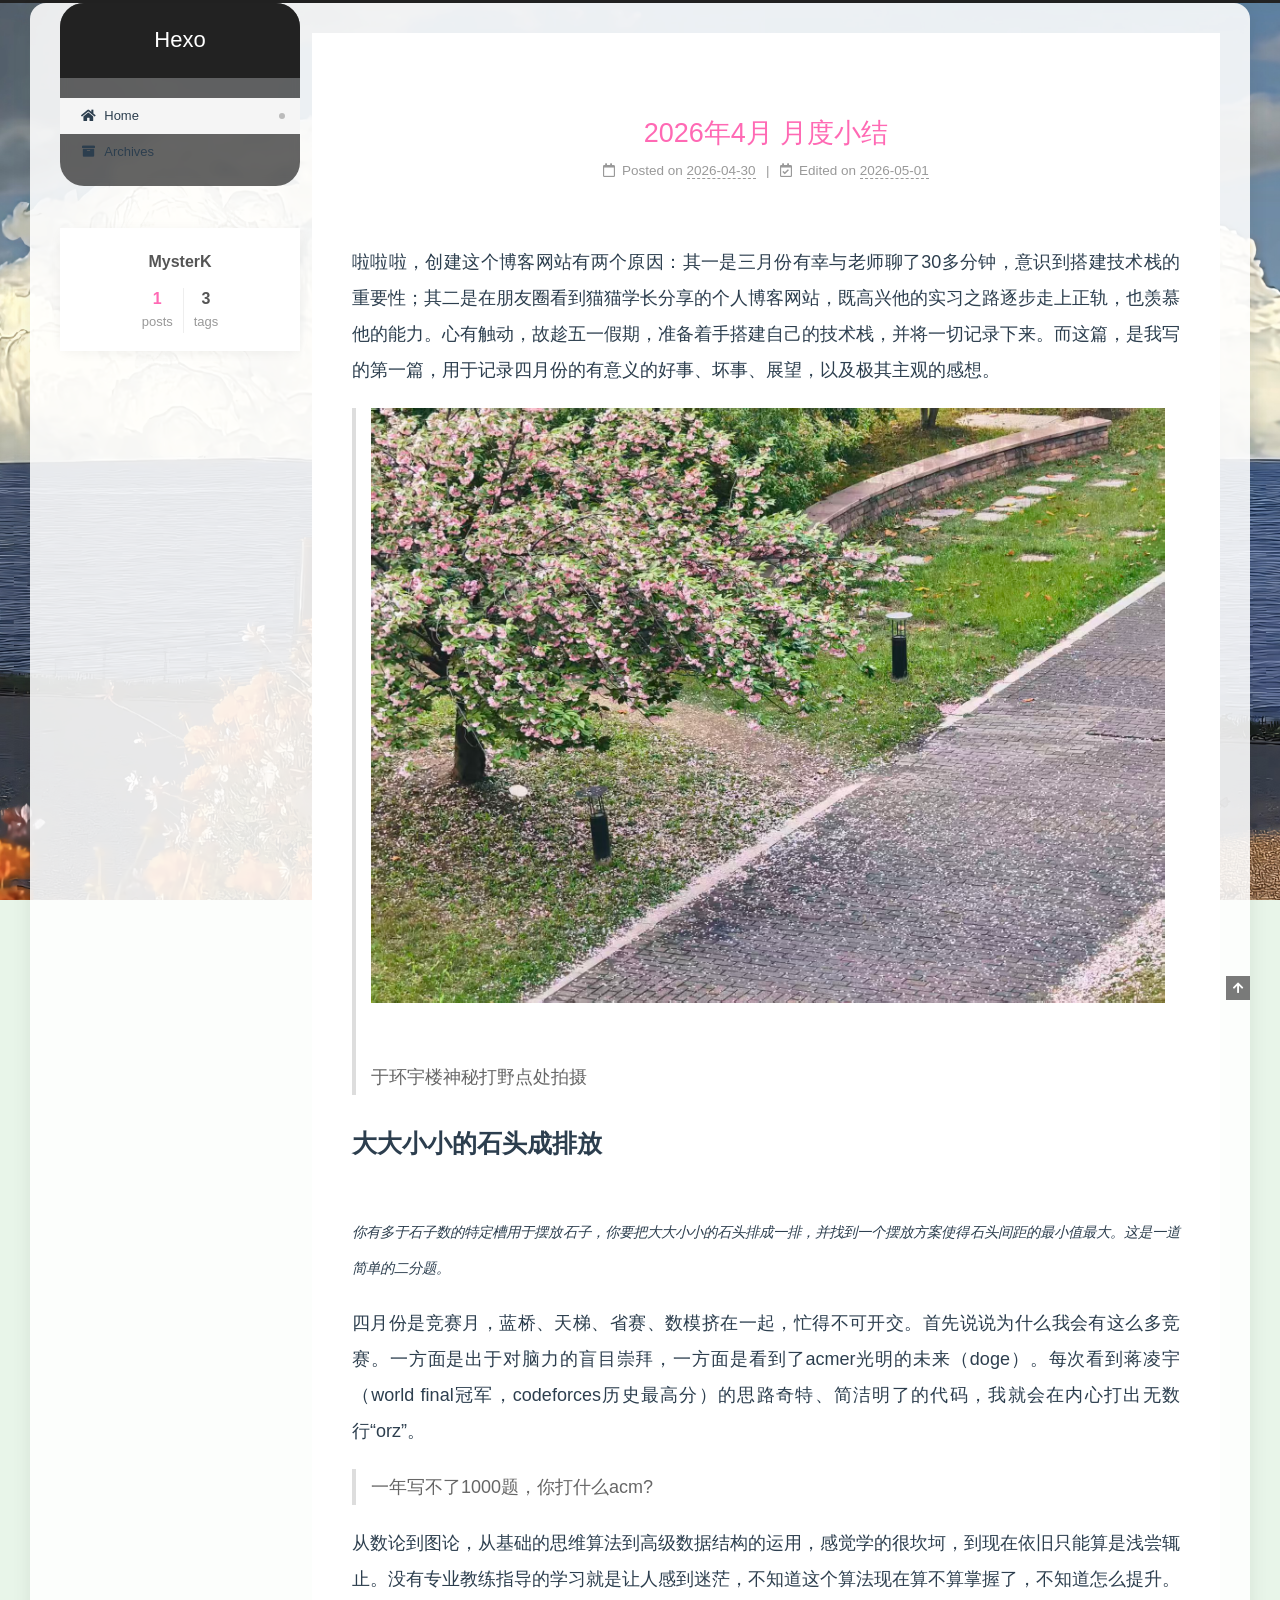
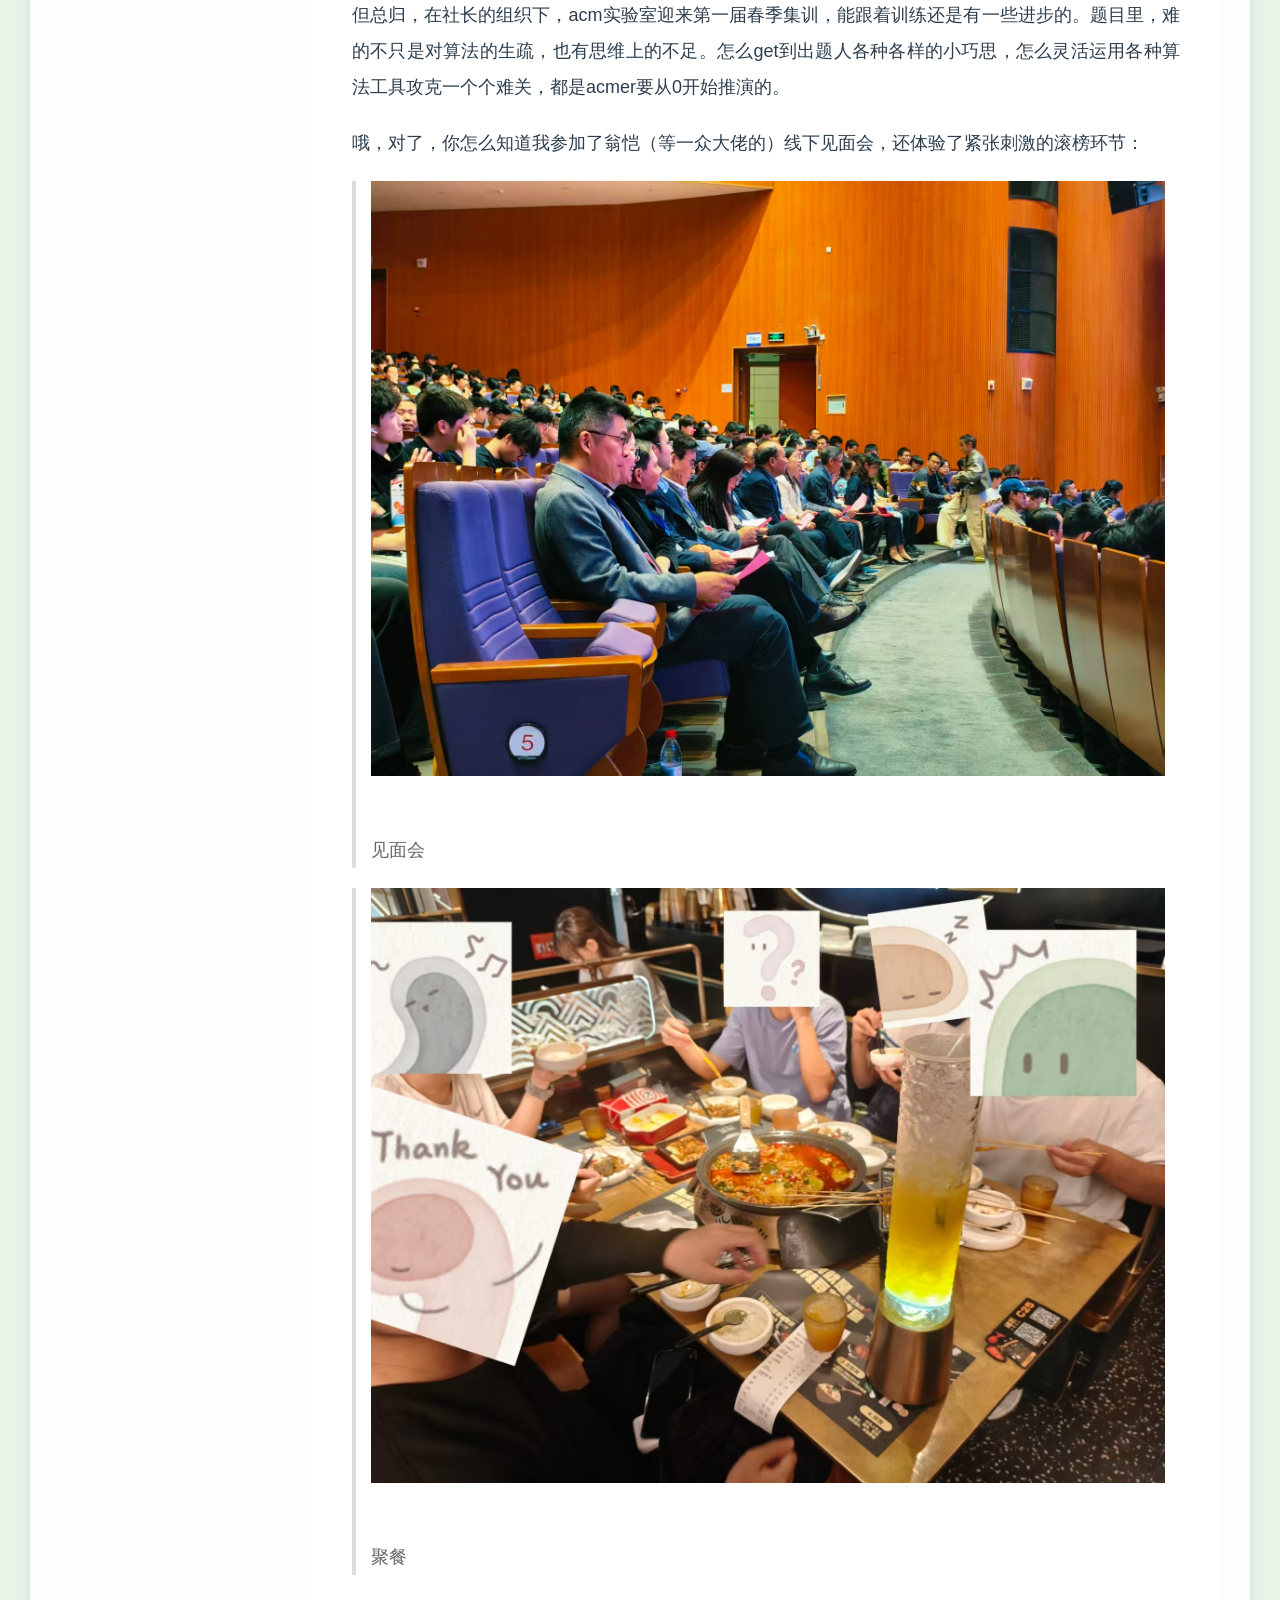
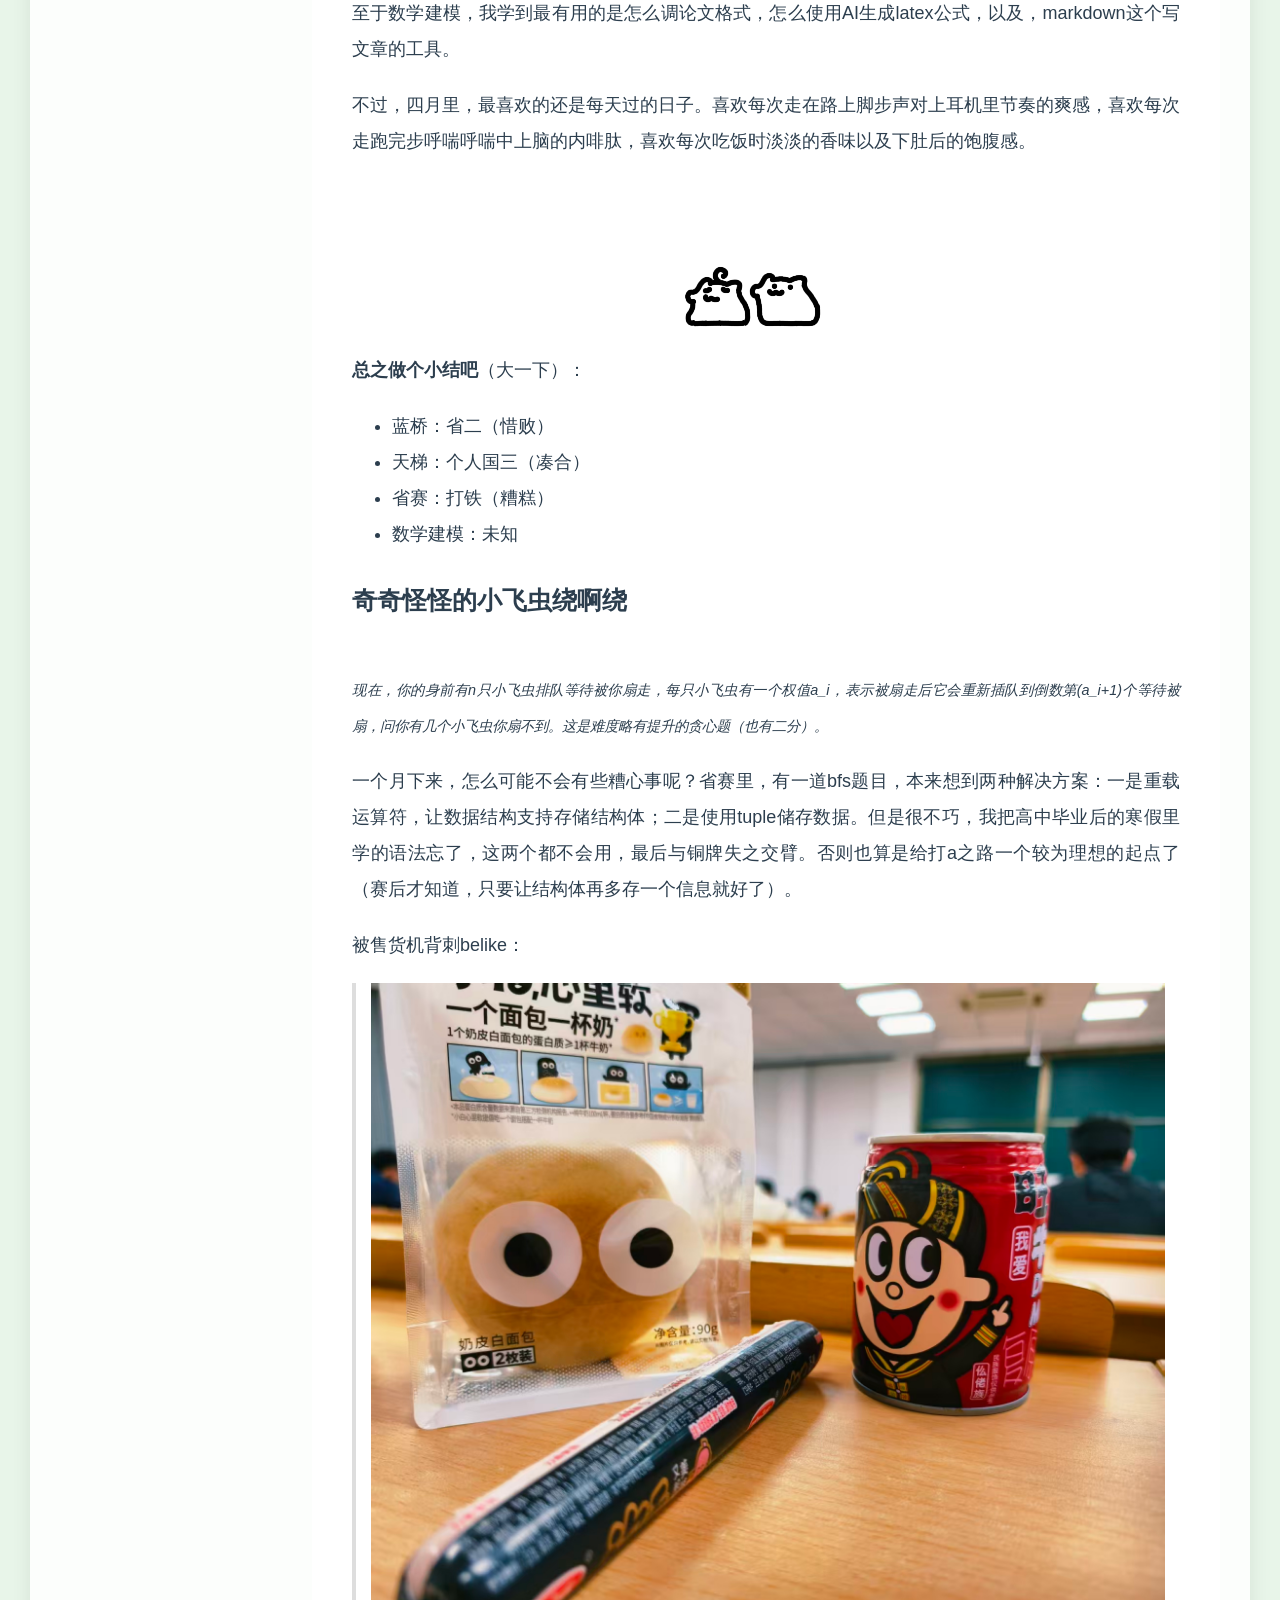
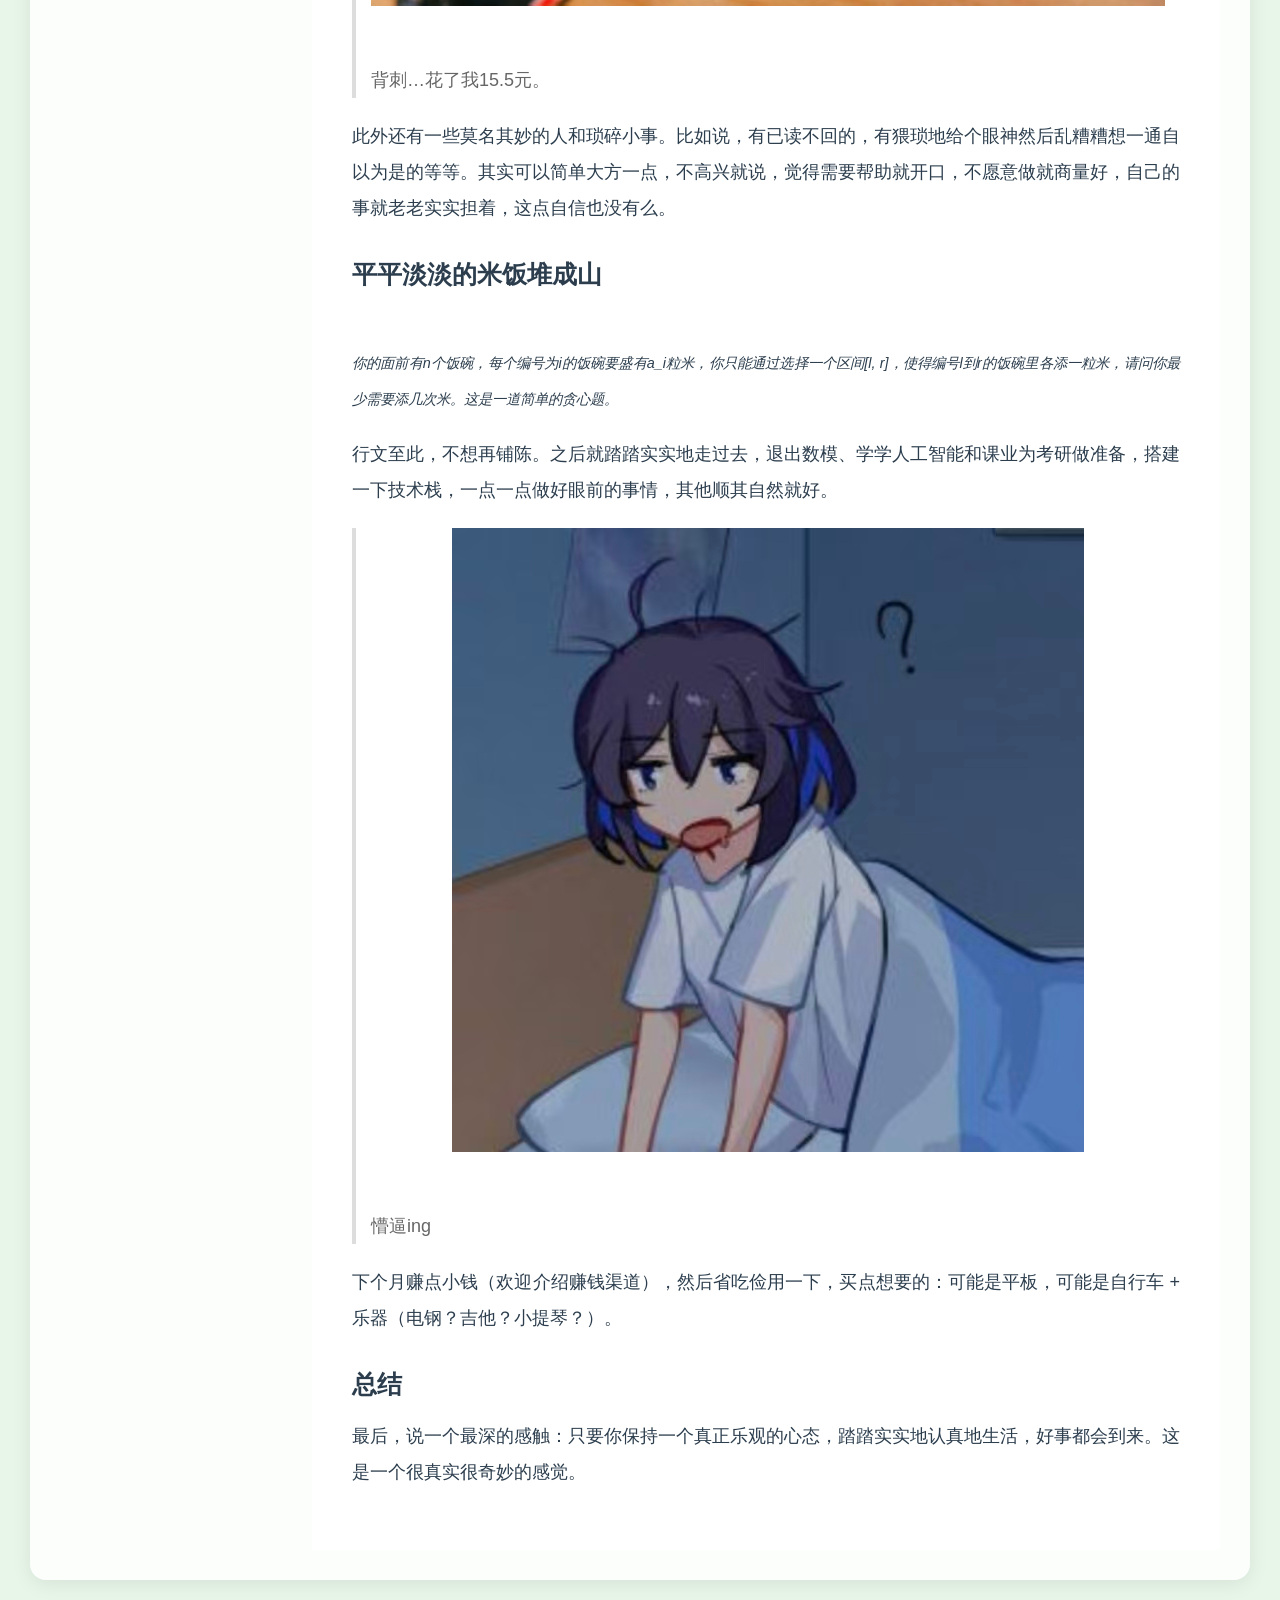
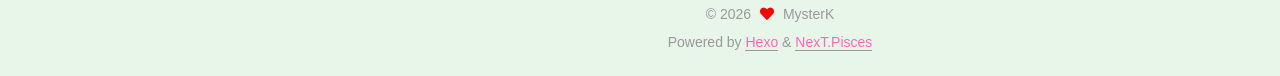
==== commit 2748a02b: "Site updated: 2026-05-01 12:20:17" ====
--- a/index.html
+++ b/index.html
@@ -176,7 +176,7 @@
                   <i class="far fa-calendar-check"></i>
                 </span>
                 <span class="post-meta-item-text">Edited on</span>
-                <time title="Modified: 2026-05-01 09:28:03" itemprop="dateModified" datetime="2026-05-01T09:28:03+08:00">2026-05-01</time>
+                <time title="Modified: 2026-05-01 12:13:27" itemprop="dateModified" datetime="2026-05-01T12:13:27+08:00">2026-05-01</time>
               </span>
 
           
@@ -196,7 +196,10 @@
 </blockquote>
 <h2 id="大大小小的石头成排放"><a href="#大大小小的石头成排放" class="headerlink" title="大大小小的石头成排放"></a>大大小小的石头成排放</h2><p><i><small><br>你有多于石子数的特定槽用于摆放石子，你要把大大小小的石头排成一排，并找到一个摆放方案使得石头间距的最小值最大。这是一道简单的二分题。</small></i></p>
 <p>四月份是竞赛月，蓝桥、天梯、省赛、数模挤在一起，忙得不可开交。首先说说为什么我会有这么多竞赛。一方面是出于对脑力的盲目崇拜，一方面是看到了acmer光明的未来（doge）。每次看到蒋凌宇（world final冠军，codeforces历史最高分）的思路奇特、简洁明了的代码，我就会在内心打出无数行“orz”。</p>
-<p>既然崇拜，并走在acm的路上，肯定是要做好“一年写不了1000题，你打什么acm”的觉悟的。于是，开始每天拎台电脑到处跑的日子。从数论到图论，从基础的思维算法到高级数据结构的运用，感觉学的很坎坷，到现在依旧只能算是浅尝辄止。没有专业教练指导的学习就是让人感到迷茫，不知道这个算法现在算不算掌握了，不知道怎么提升。但总归，在社长的组织下，acm实验室迎来第一届春季集训，能跟着训练还是有一些进步的。题目里，难的不只是对算法的生疏，也有思维上的不足。怎么get到出题人各种各样的小巧思，怎么灵活运用各种算法工具攻克一个个难关，都是acmer要从0开始推演的。</p>
+<blockquote>
+<p>一年写不了1000题，你打什么acm?</p>
+</blockquote>
+<p>从数论到图论，从基础的思维算法到高级数据结构的运用，感觉学的很坎坷，到现在依旧只能算是浅尝辄止。没有专业教练指导的学习就是让人感到迷茫，不知道这个算法现在算不算掌握了，不知道怎么提升。但总归，在社长的组织下，acm实验室迎来第一届春季集训，能跟着训练还是有一些进步的。题目里，难的不只是对算法的生疏，也有思维上的不足。怎么get到出题人各种各样的小巧思，怎么灵活运用各种算法工具攻克一个个难关，都是acmer要从0开始推演的。</p>
 <p>哦，对了，你怎么知道我参加了翁恺（等一众大佬的）线下见面会，还体验了紧张刺激的滚榜环节：</p>
 <blockquote>
 <p><img src="/images/8.jpg" alt="线下见面会"><br>见面会</p>
@@ -226,7 +229,8 @@
 <blockquote>
 <p><img src="/images/2.jpg" alt="懵逼ing"><br>懵逼ing</p>
 </blockquote>
-<h2 id="总结"><a href="#总结" class="headerlink" title="总结"></a>总结</h2><p>下个月赚点小钱（欢迎介绍赚钱渠道），然后省吃俭用一下，买点想要的：可能是平板，可能是自行车 + 乐器（电钢？吉他？小提琴？）。最后，说一个最深的感触：只要你保持一个真正乐观的心态，踏踏实实地认真地生活，好事都会到来。这是一个很真实很奇妙的感觉。</p>
+<p>下个月赚点小钱（欢迎介绍赚钱渠道），然后省吃俭用一下，买点想要的：可能是平板，可能是自行车 + 乐器（电钢？吉他？小提琴？）。</p>
+<h2 id="总结"><a href="#总结" class="headerlink" title="总结"></a>总结</h2><p>最后，说一个最深的感触：只要你保持一个真正乐观的心态，踏踏实实地认真地生活，好事都会到来。这是一个很真实很奇妙的感觉。</p>
 
       
     </div>
--- a/css/main.css
+++ b/css/main.css
@@ -1168,7 +1168,7 @@
 }
 .links-of-author a::before,
 .links-of-author span.exturl::before {
-  background: #0f94c1;
+  background: #d9fb3d;
   border-radius: 50%;
   content: ' ';
   display: inline-block;
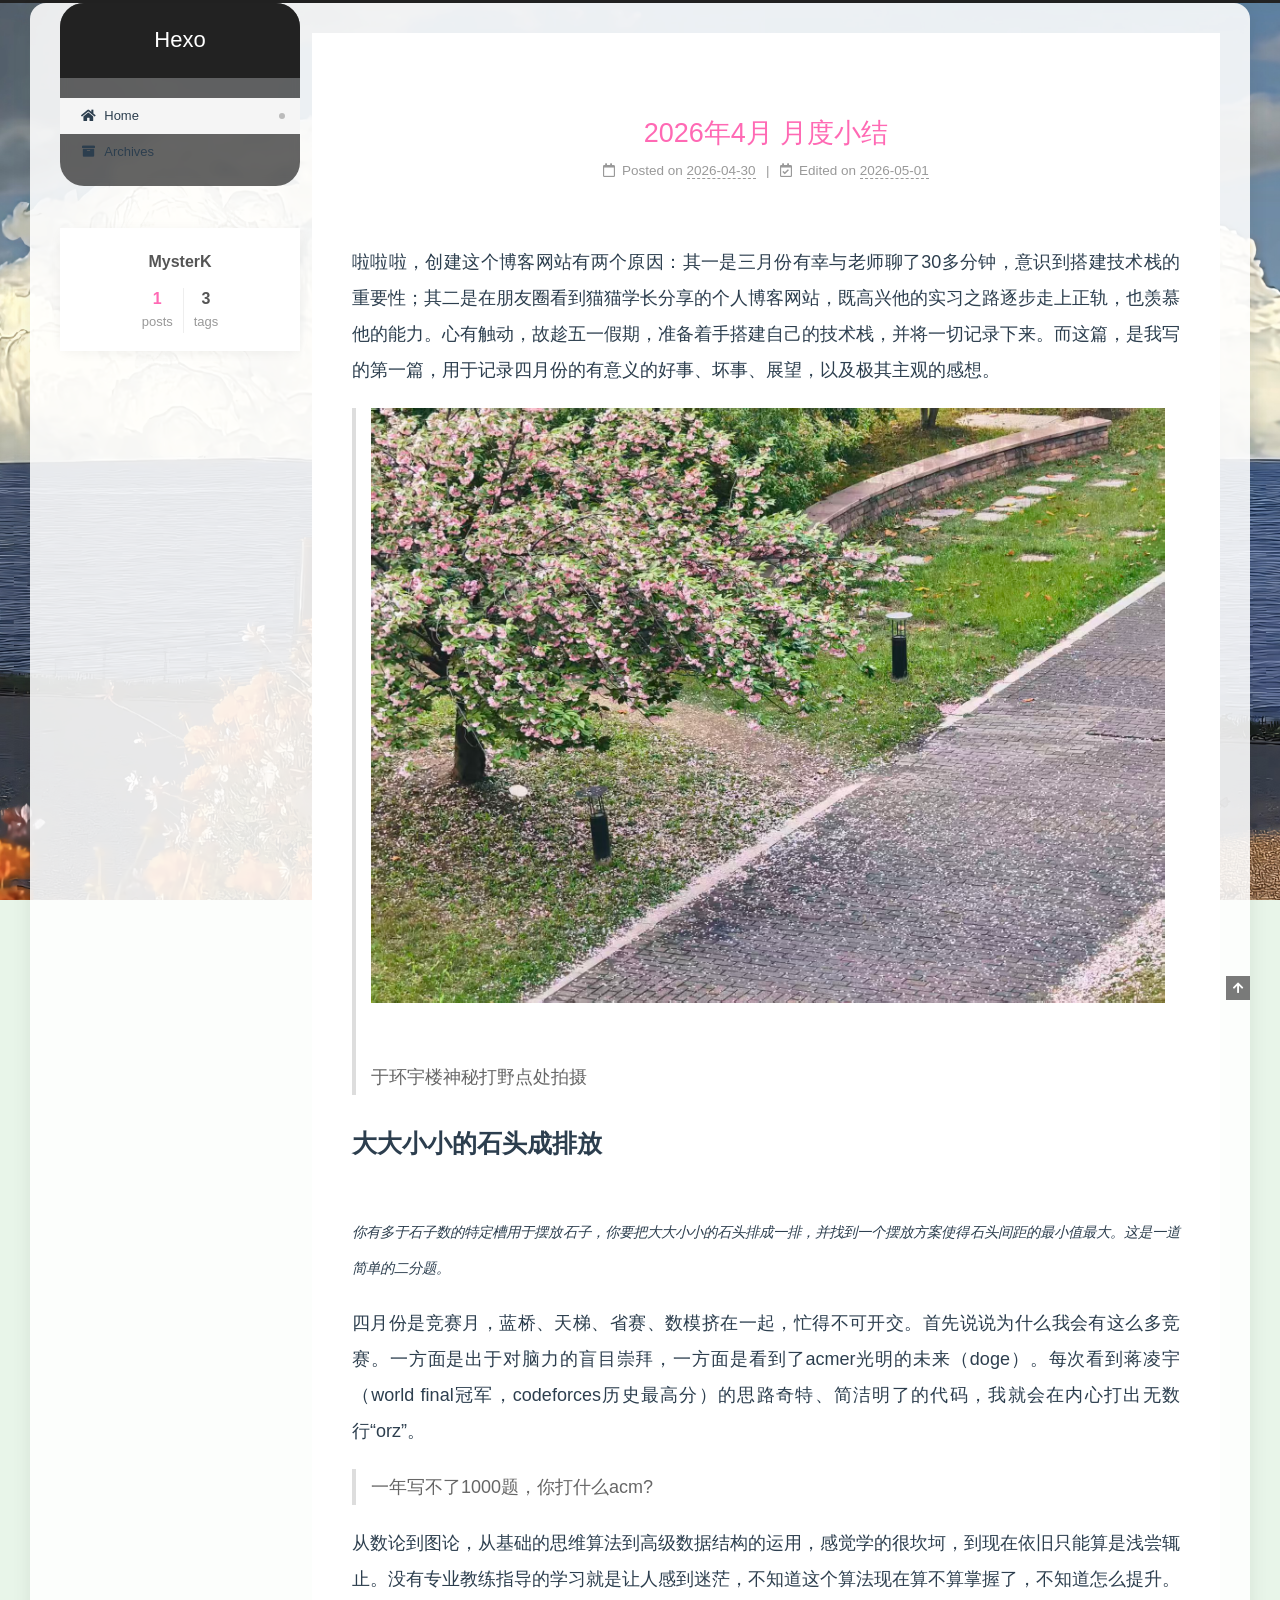
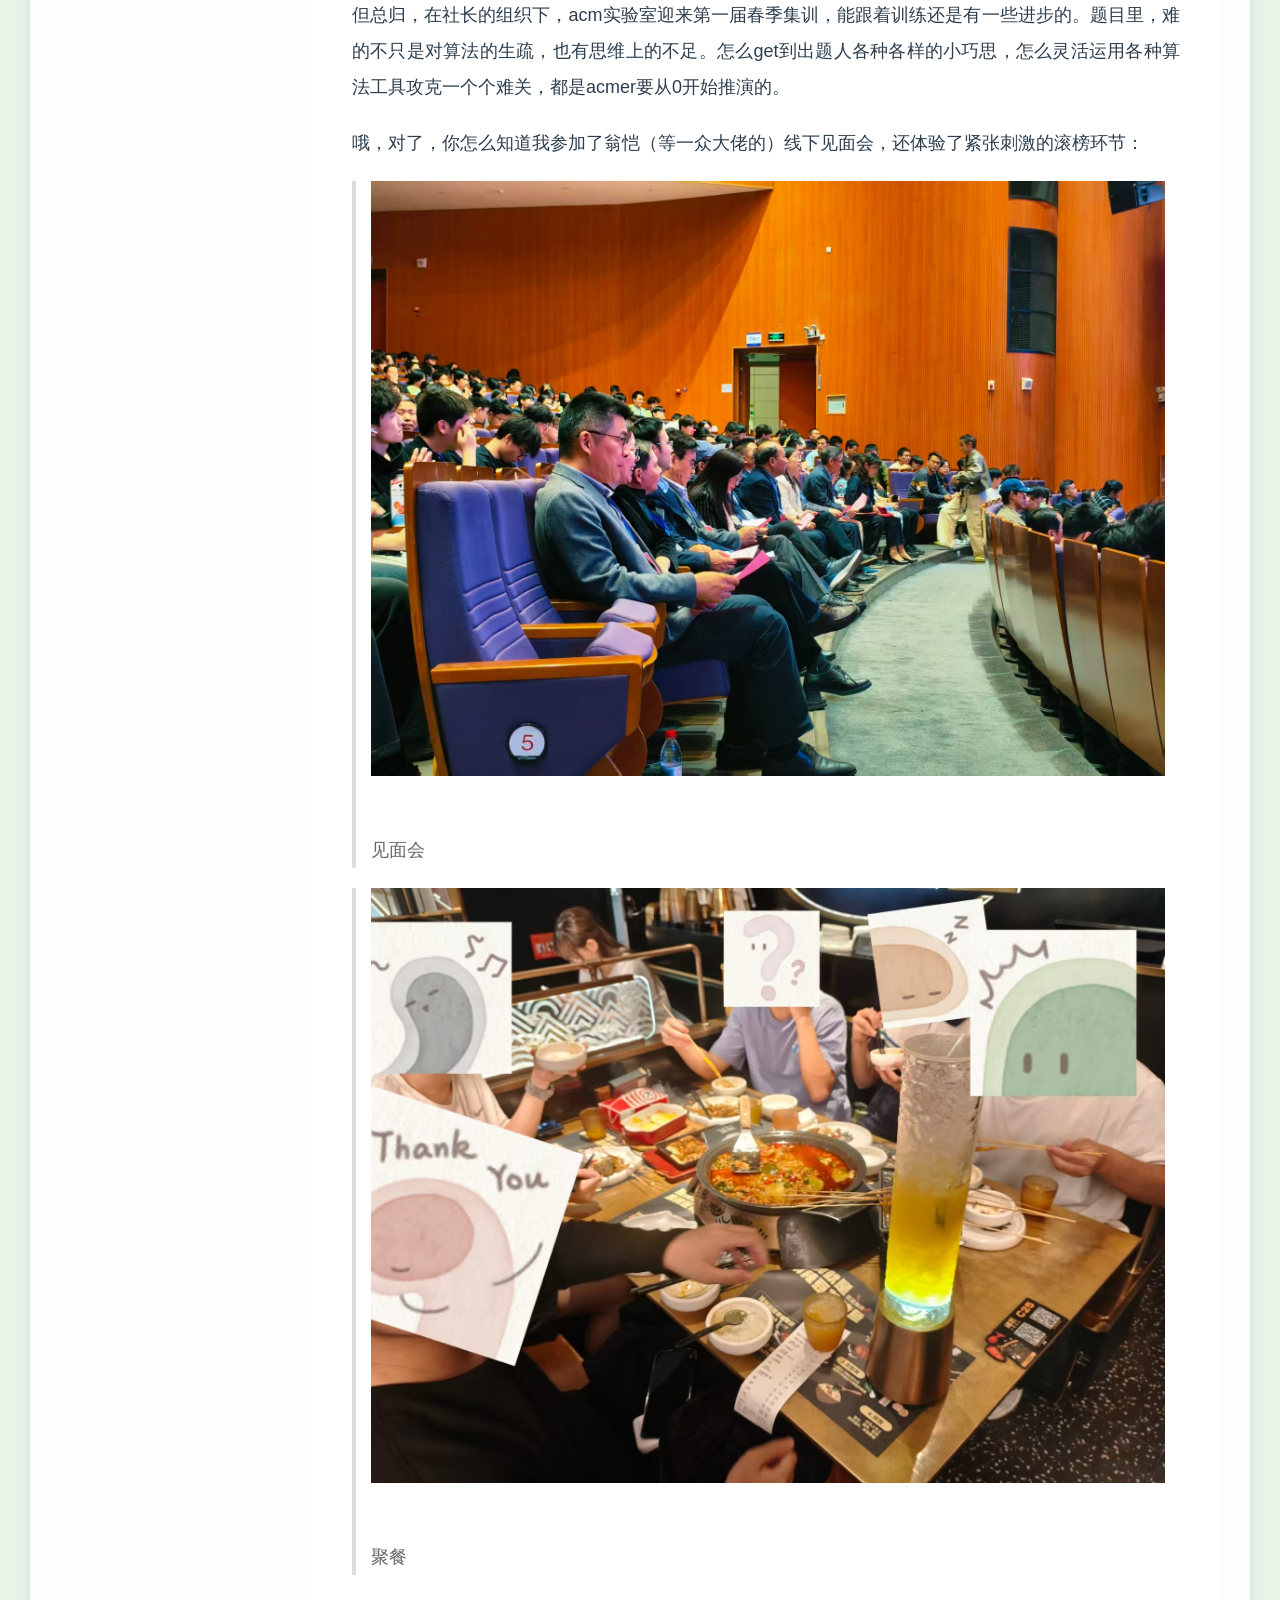
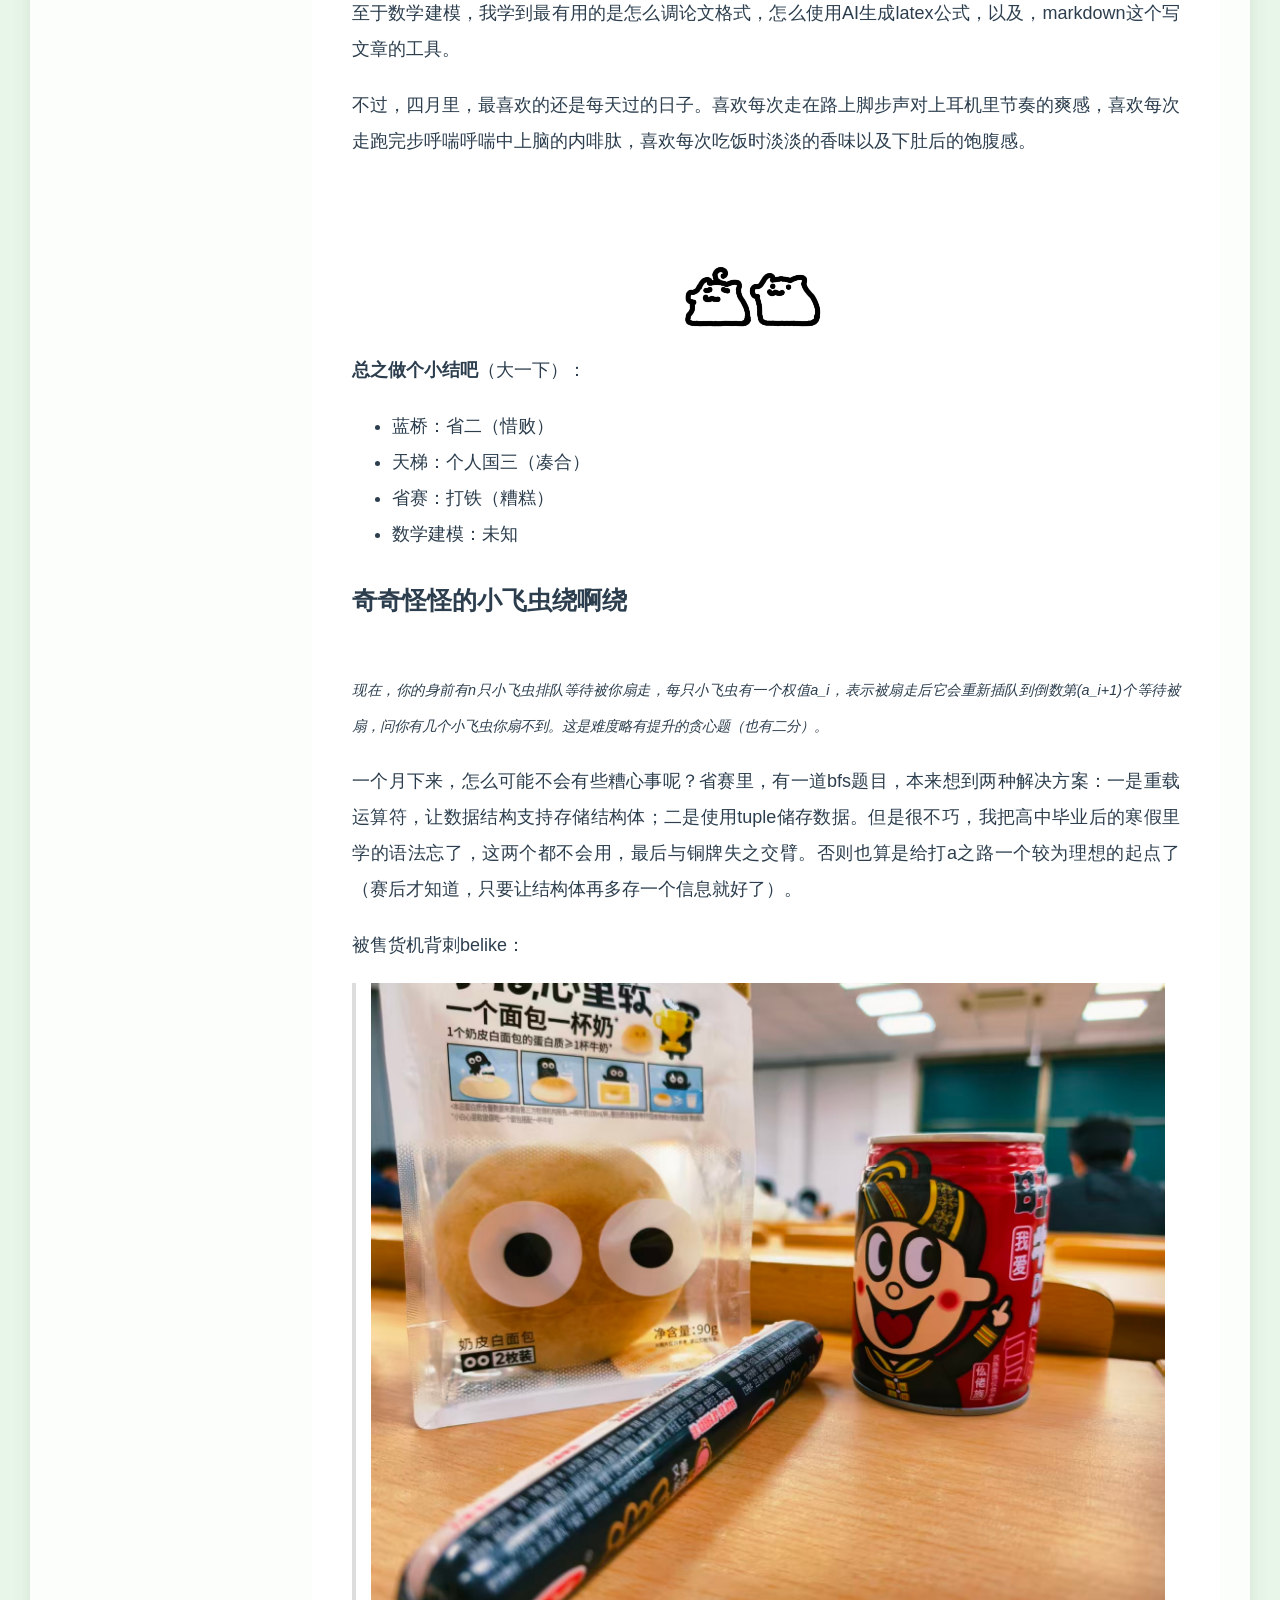
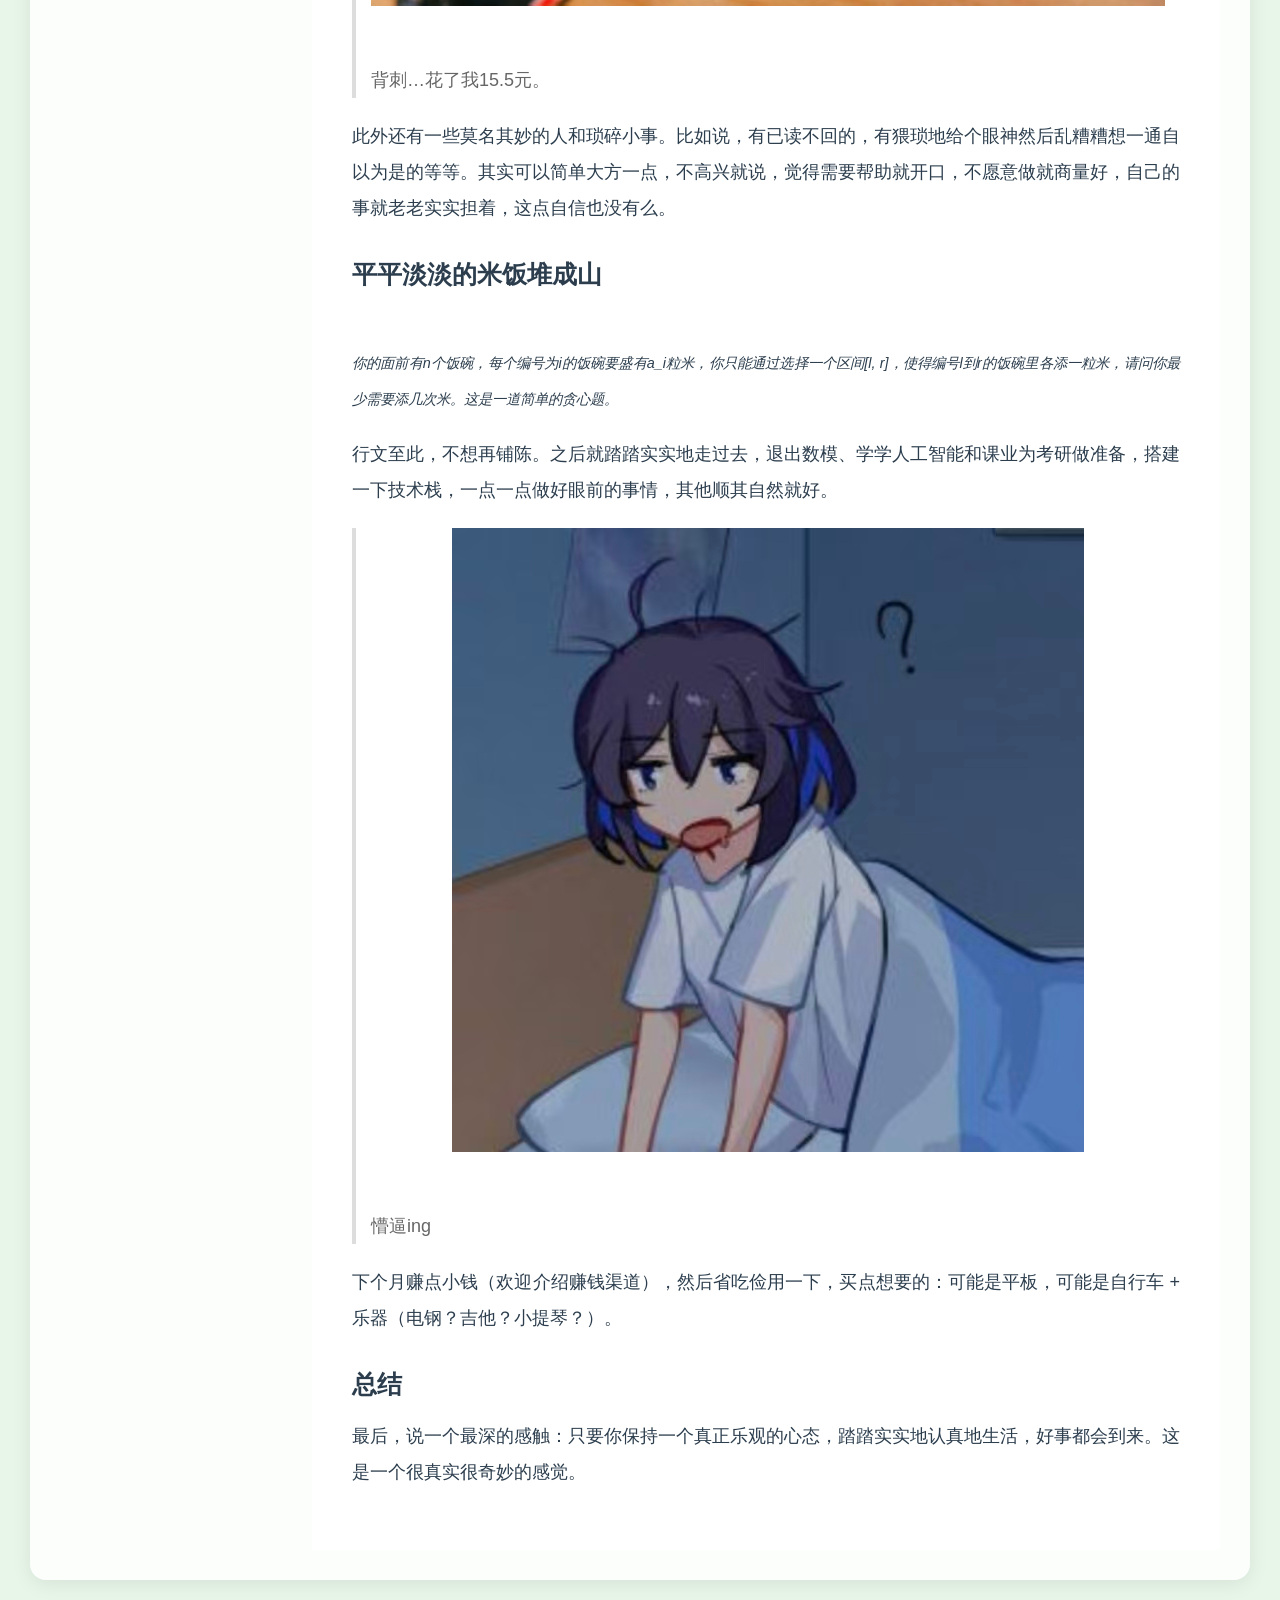
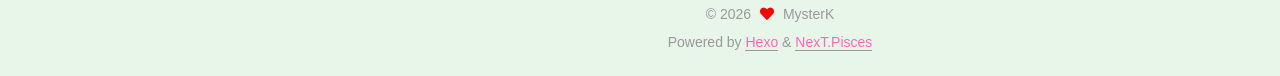
==== commit 863c7a46: "Site updated: 2026-05-01 13:15:36" ====
--- a/index.html
+++ b/index.html
@@ -176,7 +176,7 @@
                   <i class="far fa-calendar-check"></i>
                 </span>
                 <span class="post-meta-item-text">Edited on</span>
-                <time title="Modified: 2026-05-01 12:13:27" itemprop="dateModified" datetime="2026-05-01T12:13:27+08:00">2026-05-01</time>
+                <time title="Modified: 2026-05-01 12:20:43" itemprop="dateModified" datetime="2026-05-01T12:20:43+08:00">2026-05-01</time>
               </span>
 
           
--- a/css/main.css
+++ b/css/main.css
@@ -1168,7 +1168,7 @@
 }
 .links-of-author a::before,
 .links-of-author span.exturl::before {
-  background: #d9fb3d;
+  background: #0649ff;
   border-radius: 50%;
   content: ' ';
   display: inline-block;
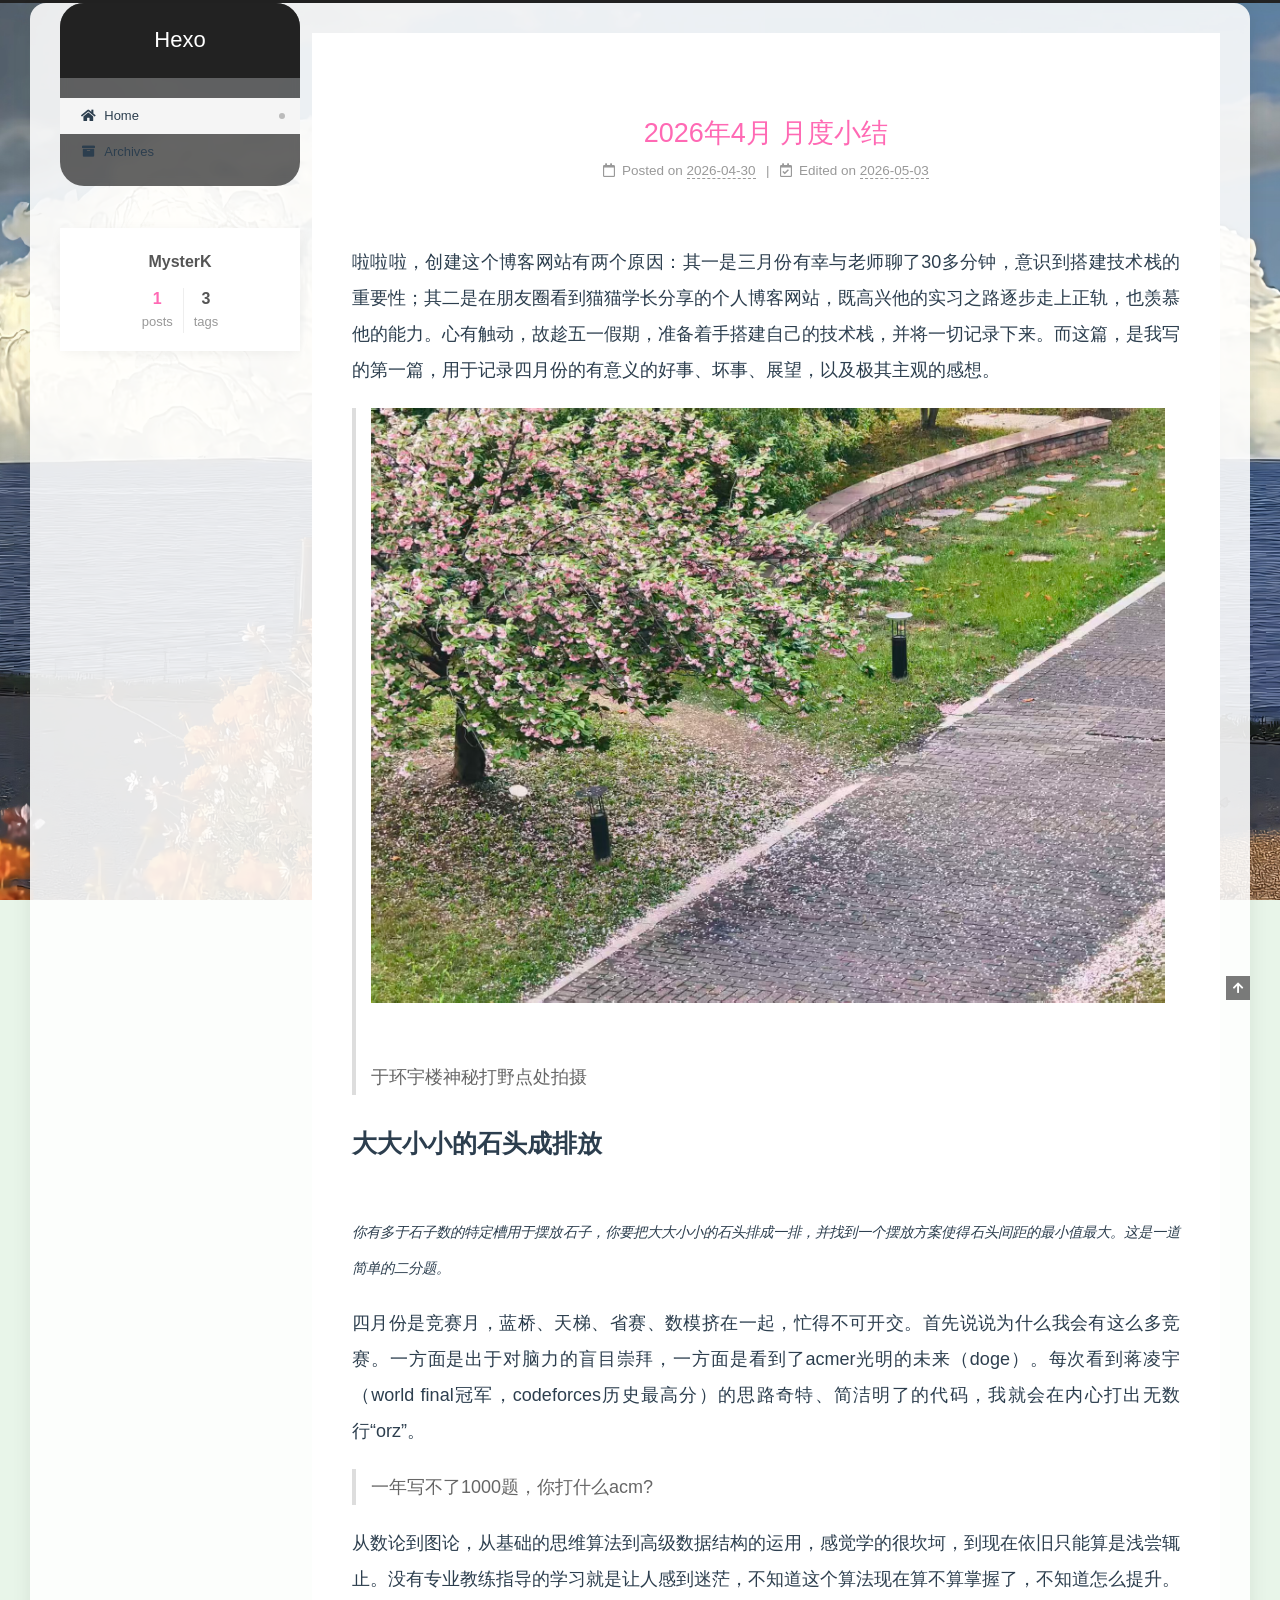
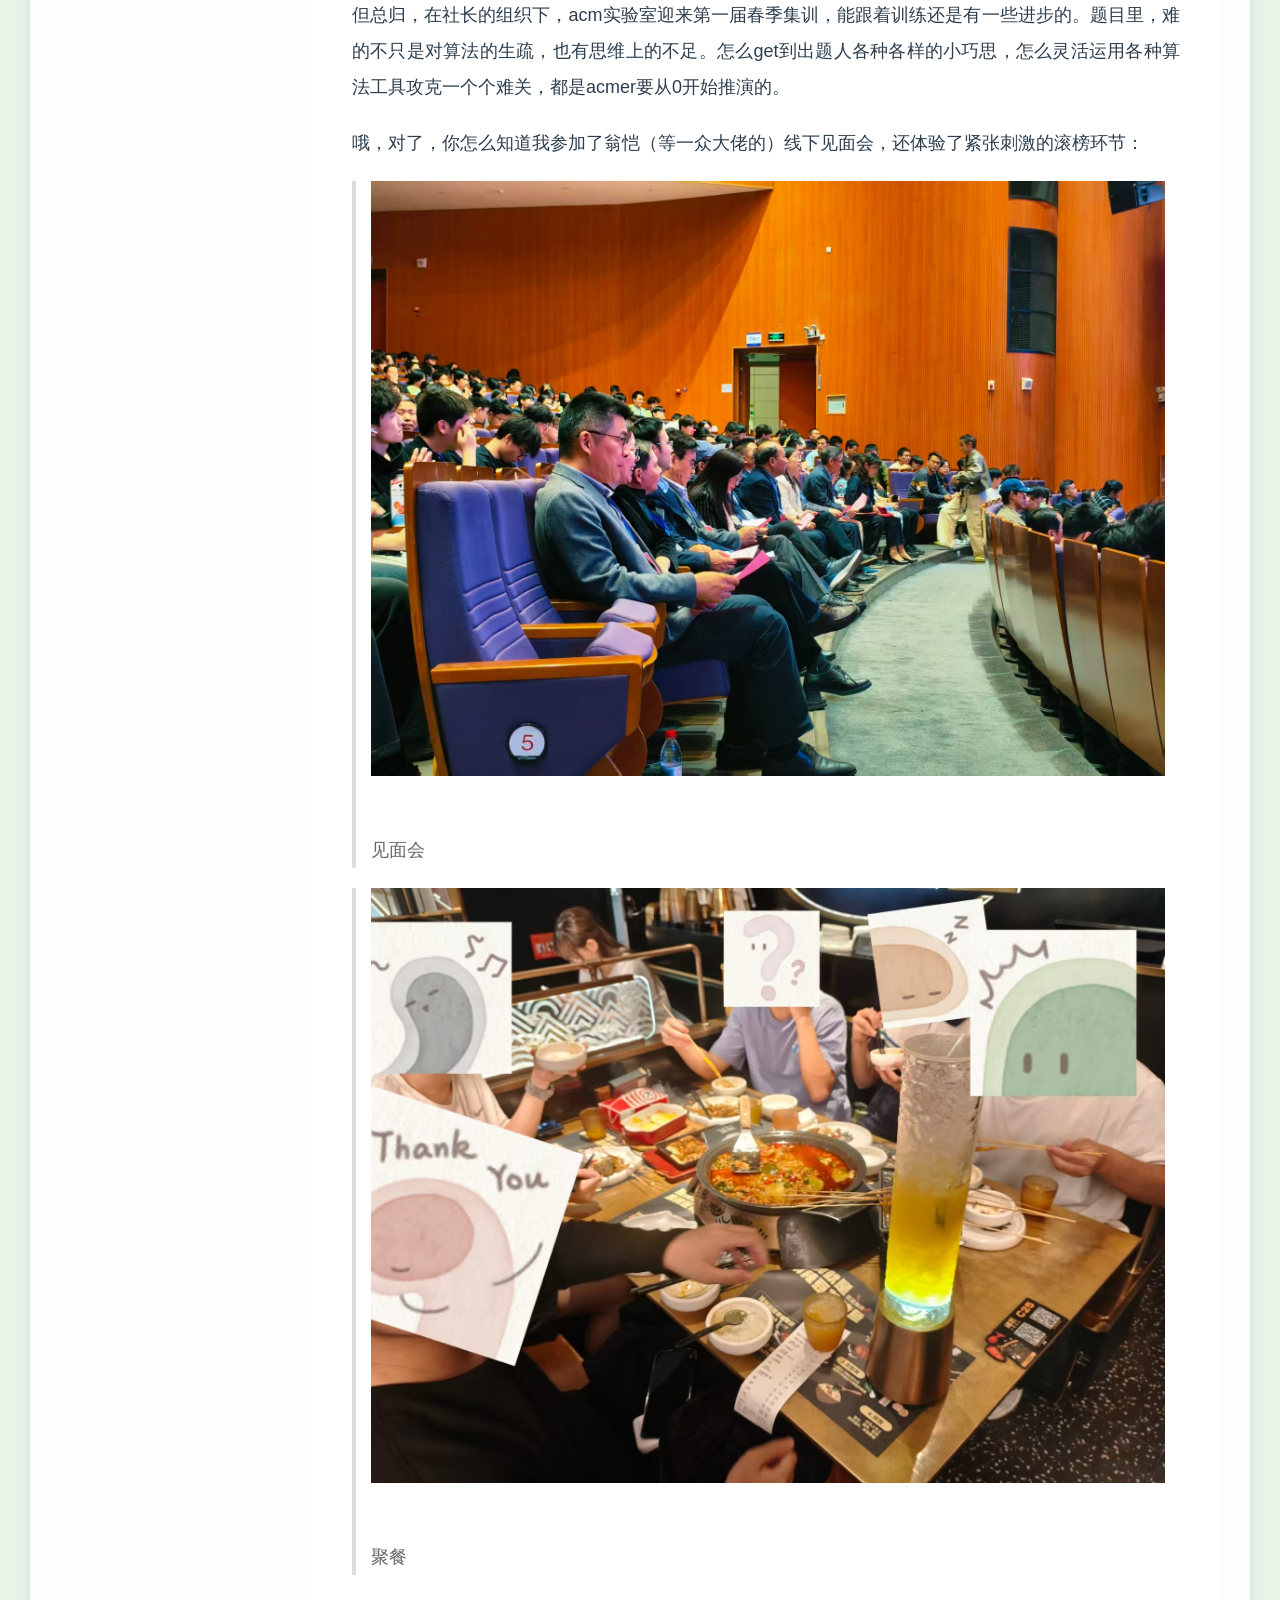
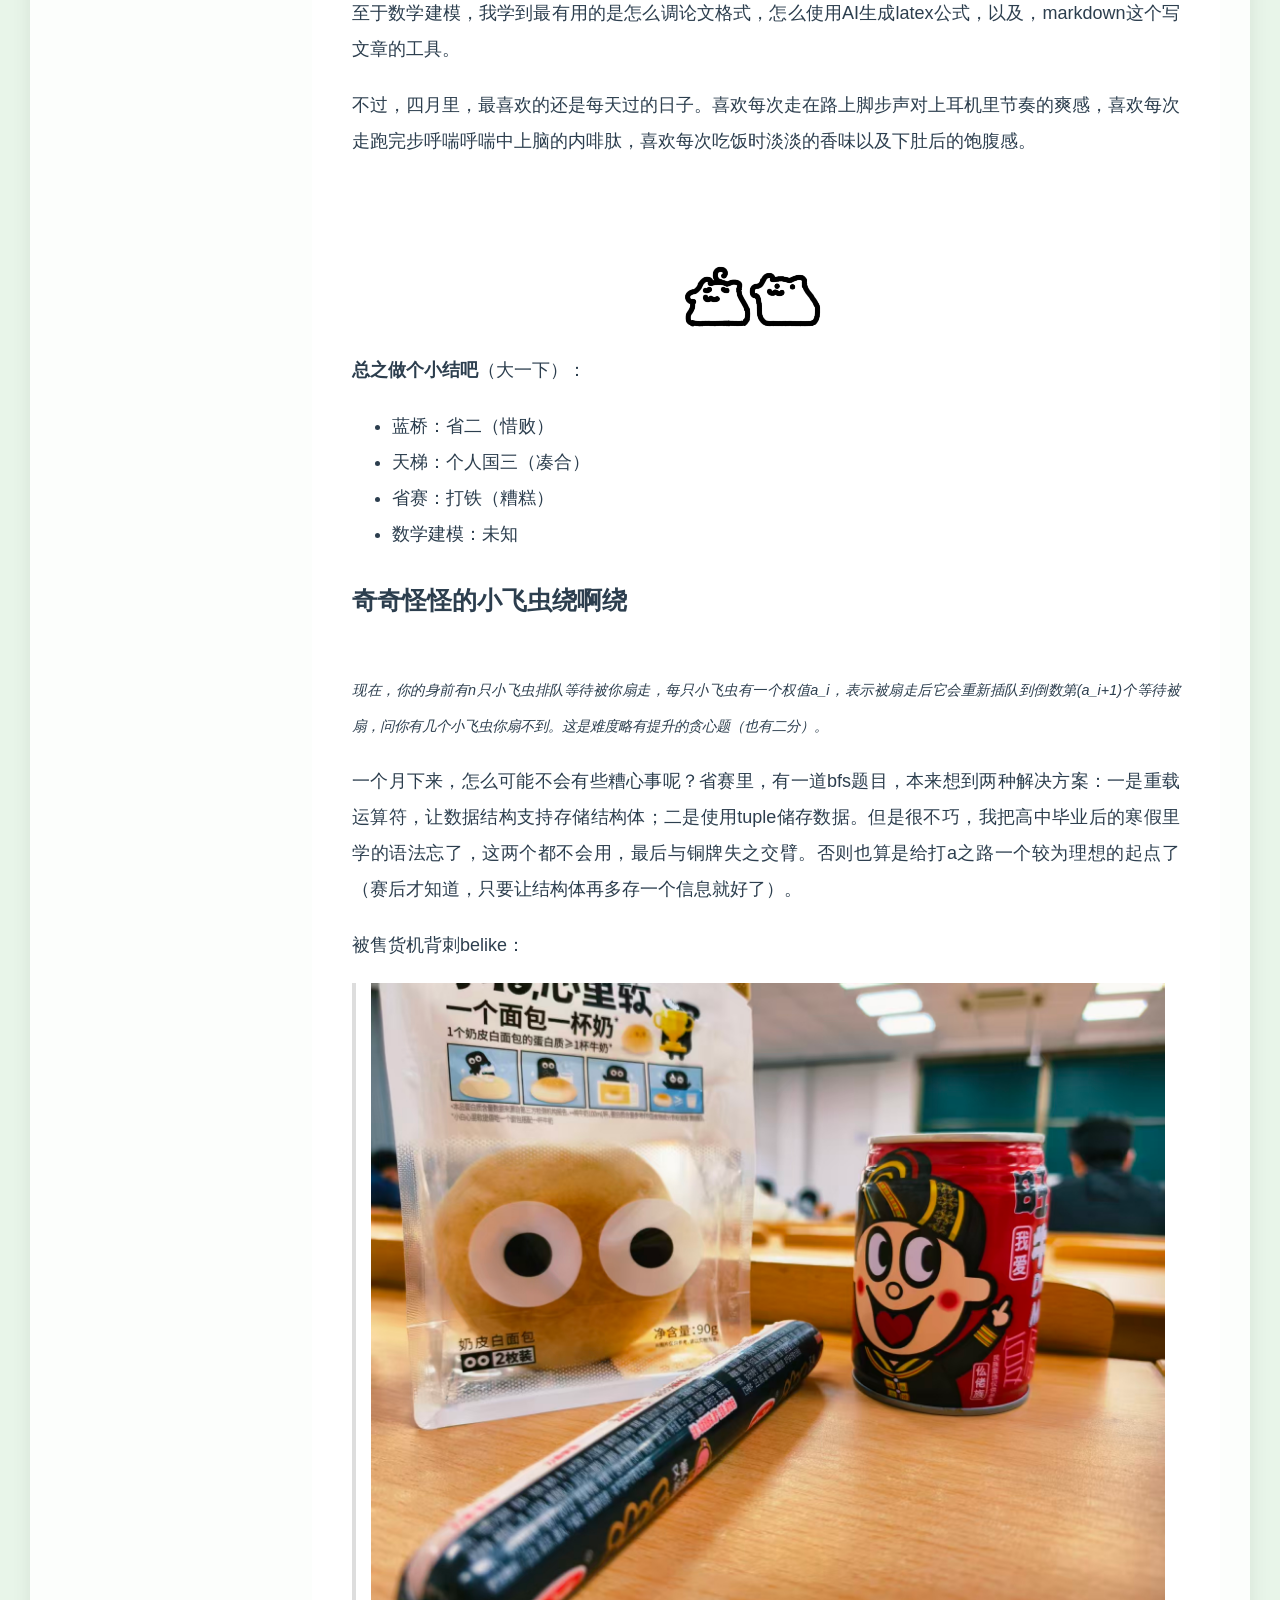
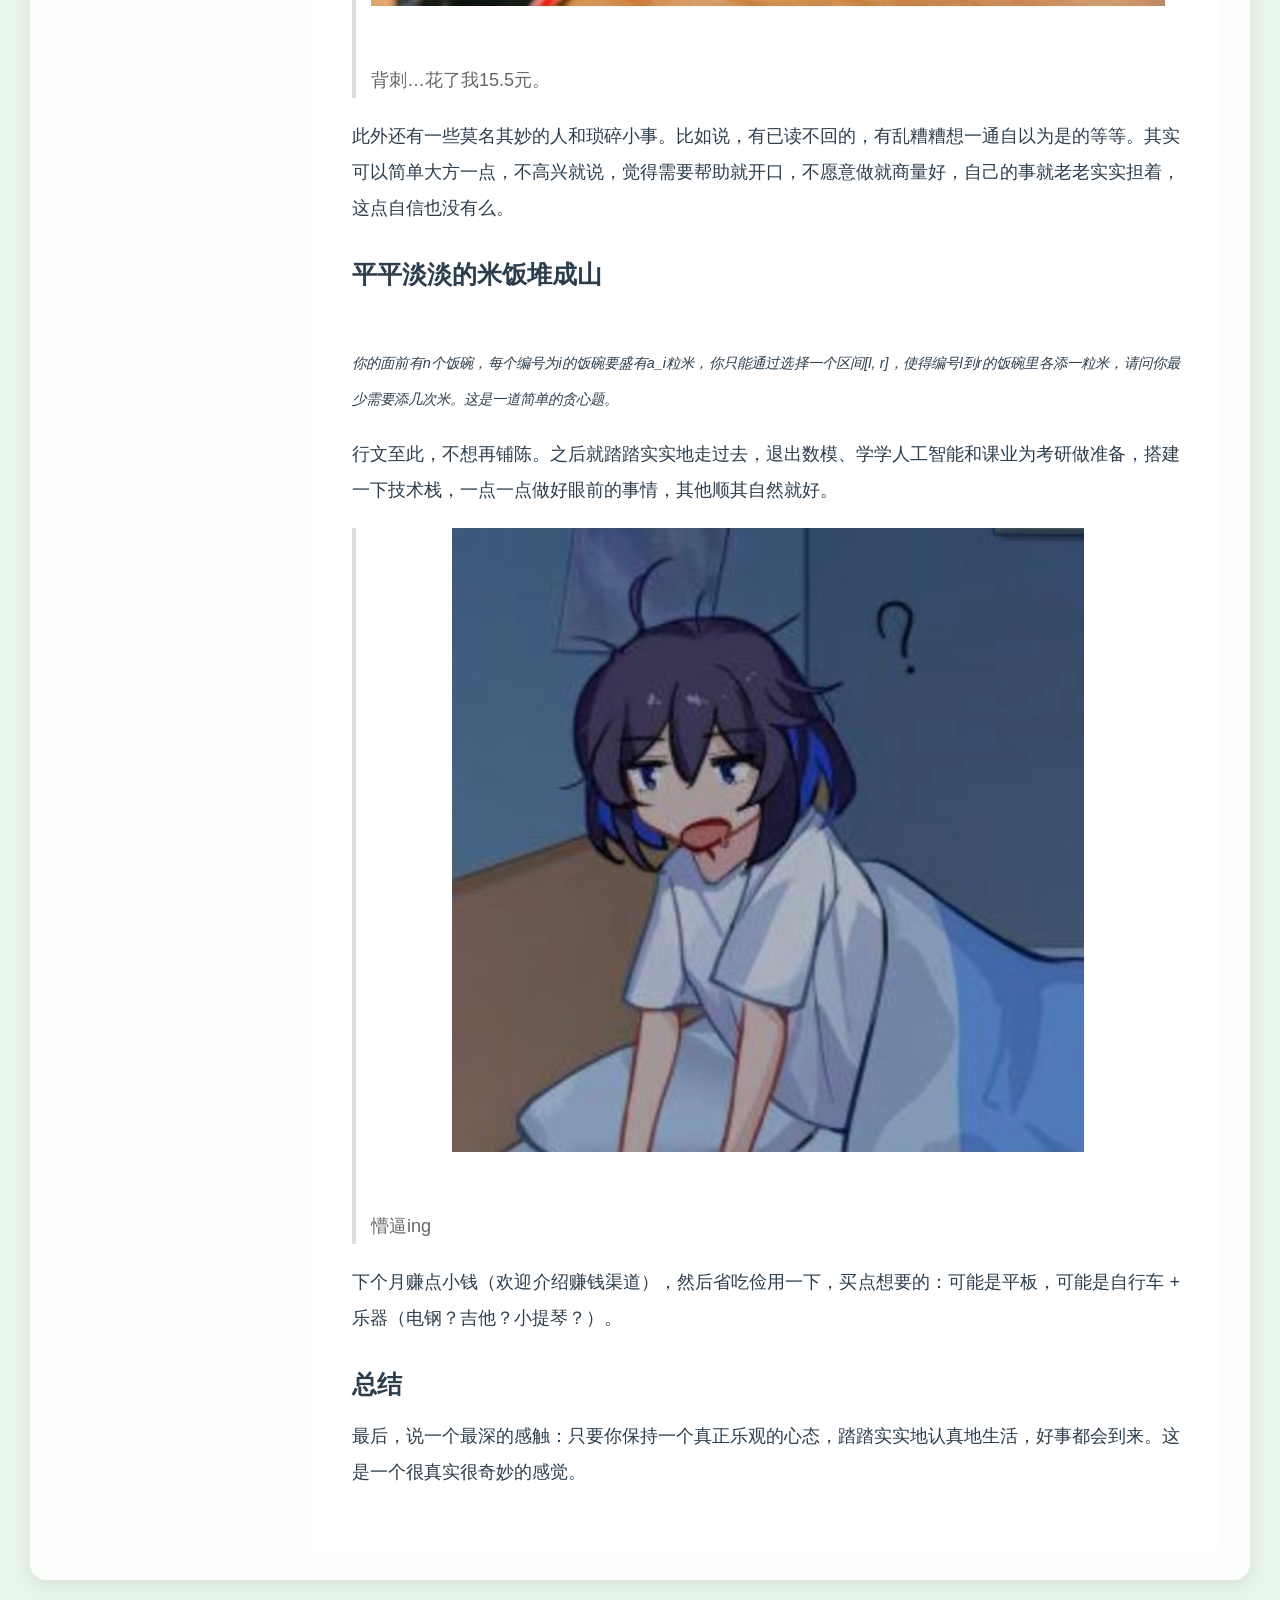
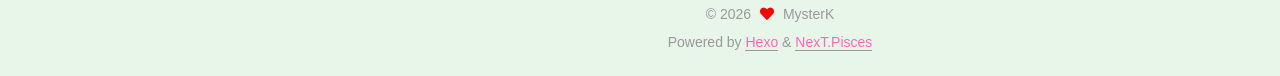
==== commit 29c48057: "Site updated: 2026-05-03 20:58:48" ====
--- a/index.html
+++ b/index.html
@@ -176,7 +176,7 @@
                   <i class="far fa-calendar-check"></i>
                 </span>
                 <span class="post-meta-item-text">Edited on</span>
-                <time title="Modified: 2026-05-01 12:20:43" itemprop="dateModified" datetime="2026-05-01T12:20:43+08:00">2026-05-01</time>
+                <time title="Modified: 2026-05-03 20:54:12" itemprop="dateModified" datetime="2026-05-03T20:54:12+08:00">2026-05-03</time>
               </span>
 
           
@@ -223,7 +223,7 @@
 <blockquote>
 <p><img src="/images/5.jpg" alt="背刺"><br>背刺…花了我15.5元。</p>
 </blockquote>
-<p>此外还有一些莫名其妙的人和琐碎小事。比如说，有已读不回的，有猥琐地给个眼神然后乱糟糟想一通自以为是的等等。其实可以简单大方一点，不高兴就说，觉得需要帮助就开口，不愿意做就商量好，自己的事就老老实实担着，这点自信也没有么。</p>
+<p>此外还有一些莫名其妙的人和琐碎小事。比如说，有已读不回的，有乱糟糟想一通自以为是的等等。其实可以简单大方一点，不高兴就说，觉得需要帮助就开口，不愿意做就商量好，自己的事就老老实实担着，这点自信也没有么。</p>
 <h2 id="平平淡淡的米饭堆成山"><a href="#平平淡淡的米饭堆成山" class="headerlink" title="平平淡淡的米饭堆成山"></a>平平淡淡的米饭堆成山</h2><p><i><small><br>你的面前有n个饭碗，每个编号为i的饭碗要盛有a_i粒米，你只能通过选择一个区间[l, r]，使得编号l到r的饭碗里各添一粒米，请问你最少需要添几次米。这是一道简单的贪心题。</small></i></p>
 <p>行文至此，不想再铺陈。之后就踏踏实实地走过去，退出数模、学学人工智能和课业为考研做准备，搭建一下技术栈，一点一点做好眼前的事情，其他顺其自然就好。</p>
 <blockquote>
--- a/css/main.css
+++ b/css/main.css
@@ -1168,7 +1168,7 @@
 }
 .links-of-author a::before,
 .links-of-author span.exturl::before {
-  background: #0649ff;
+  background: #96ff14;
   border-radius: 50%;
   content: ' ';
   display: inline-block;
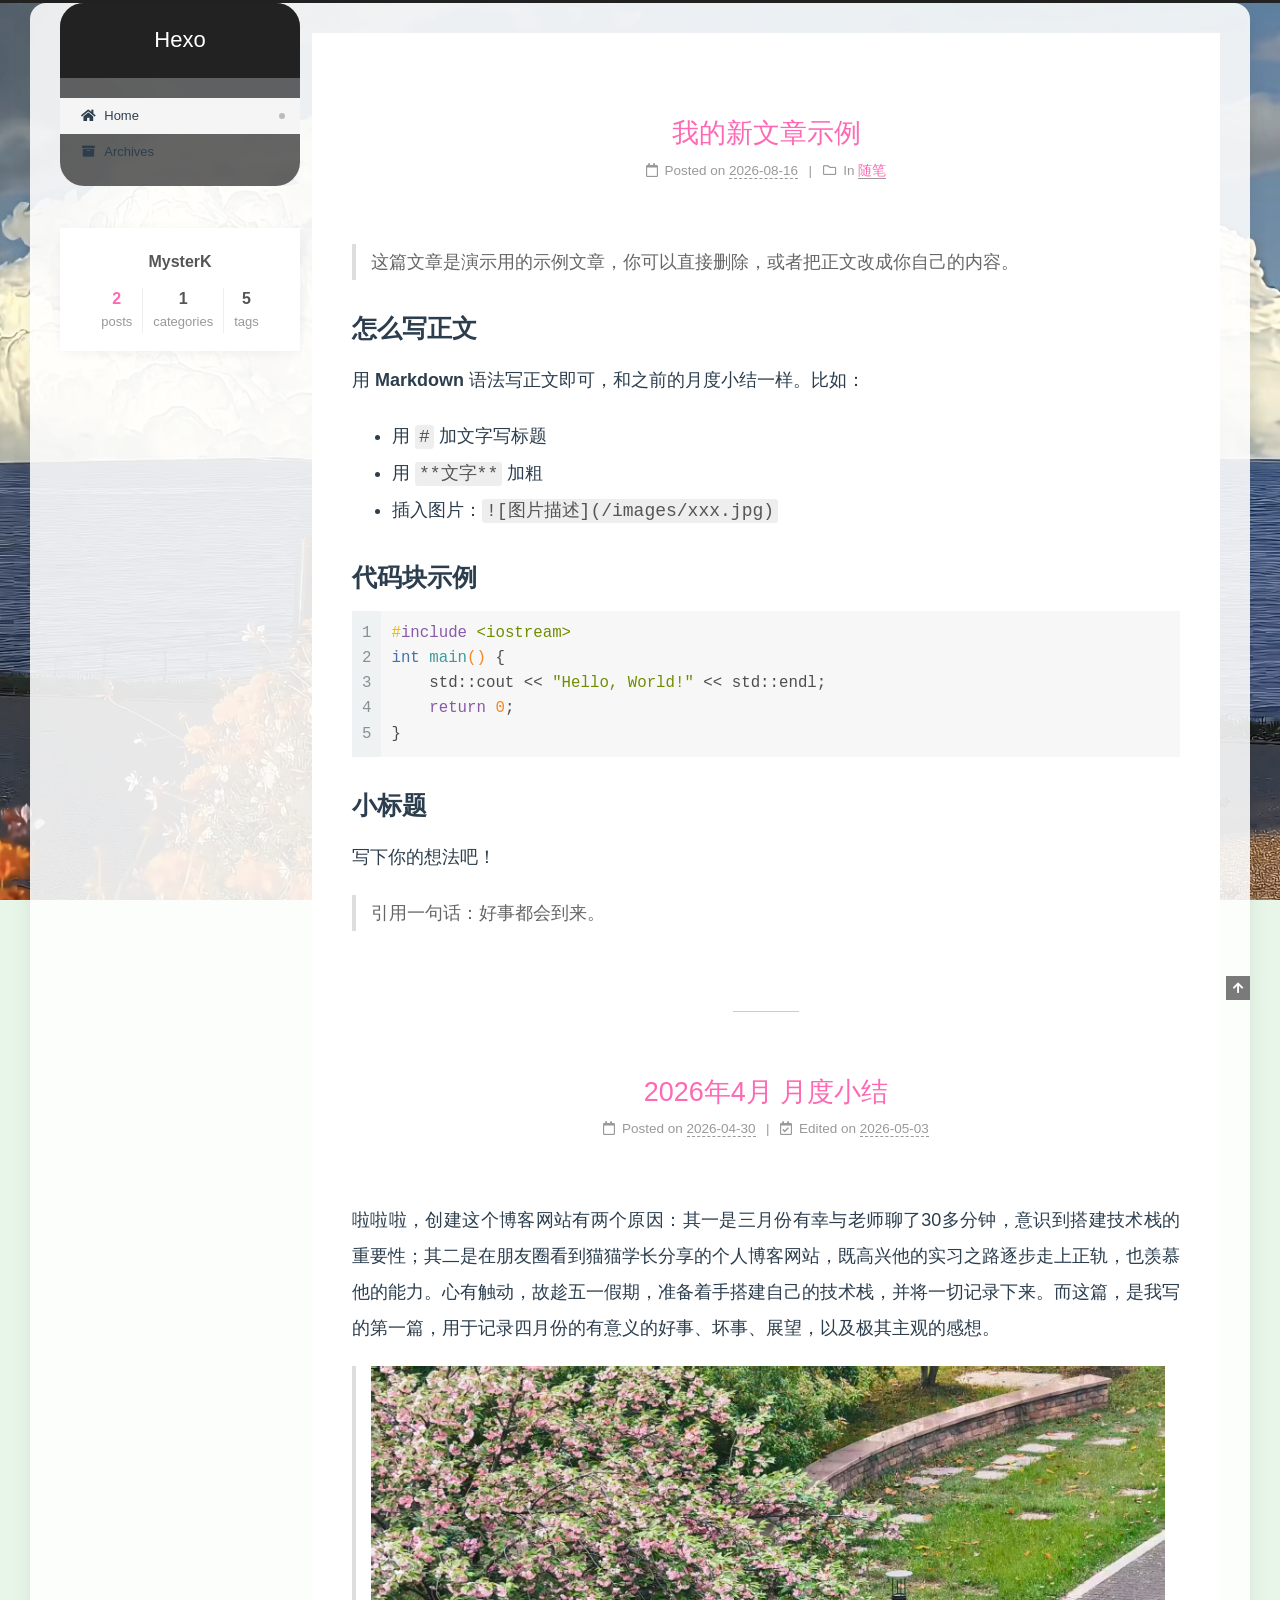
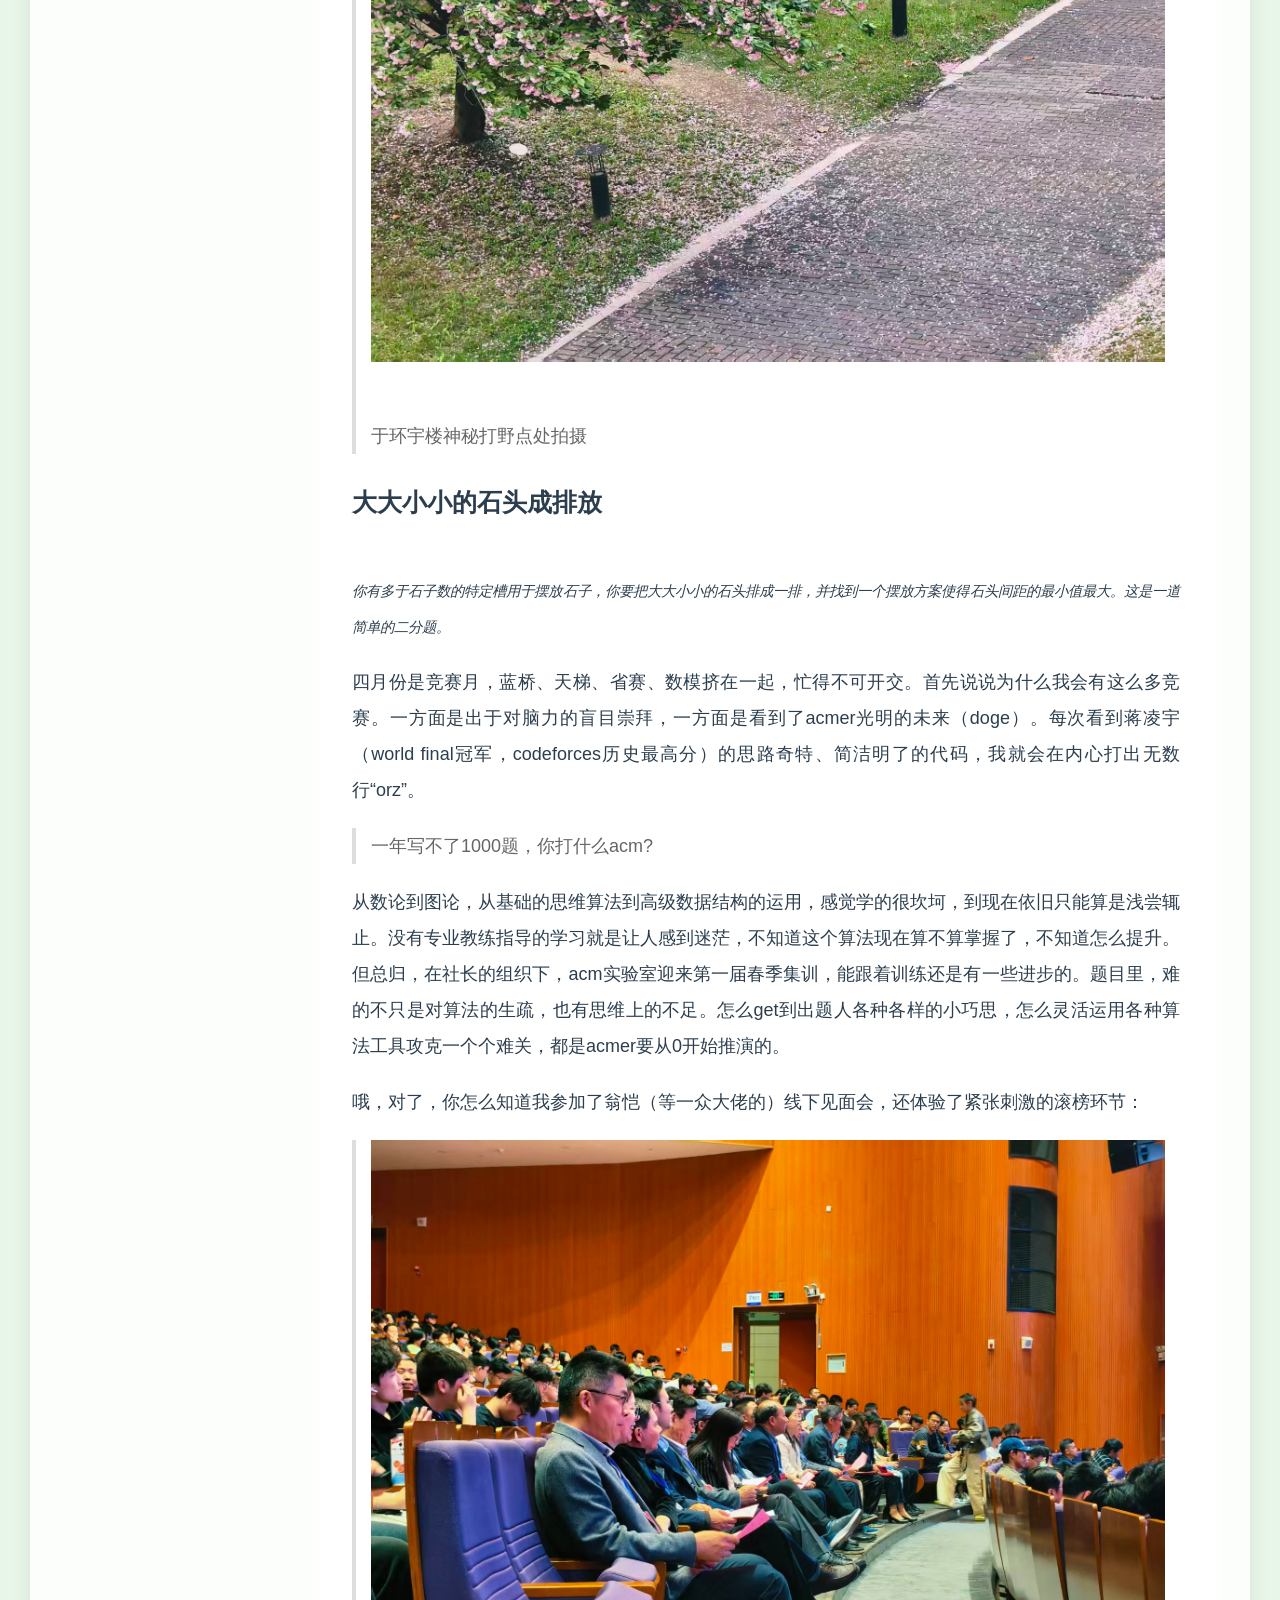
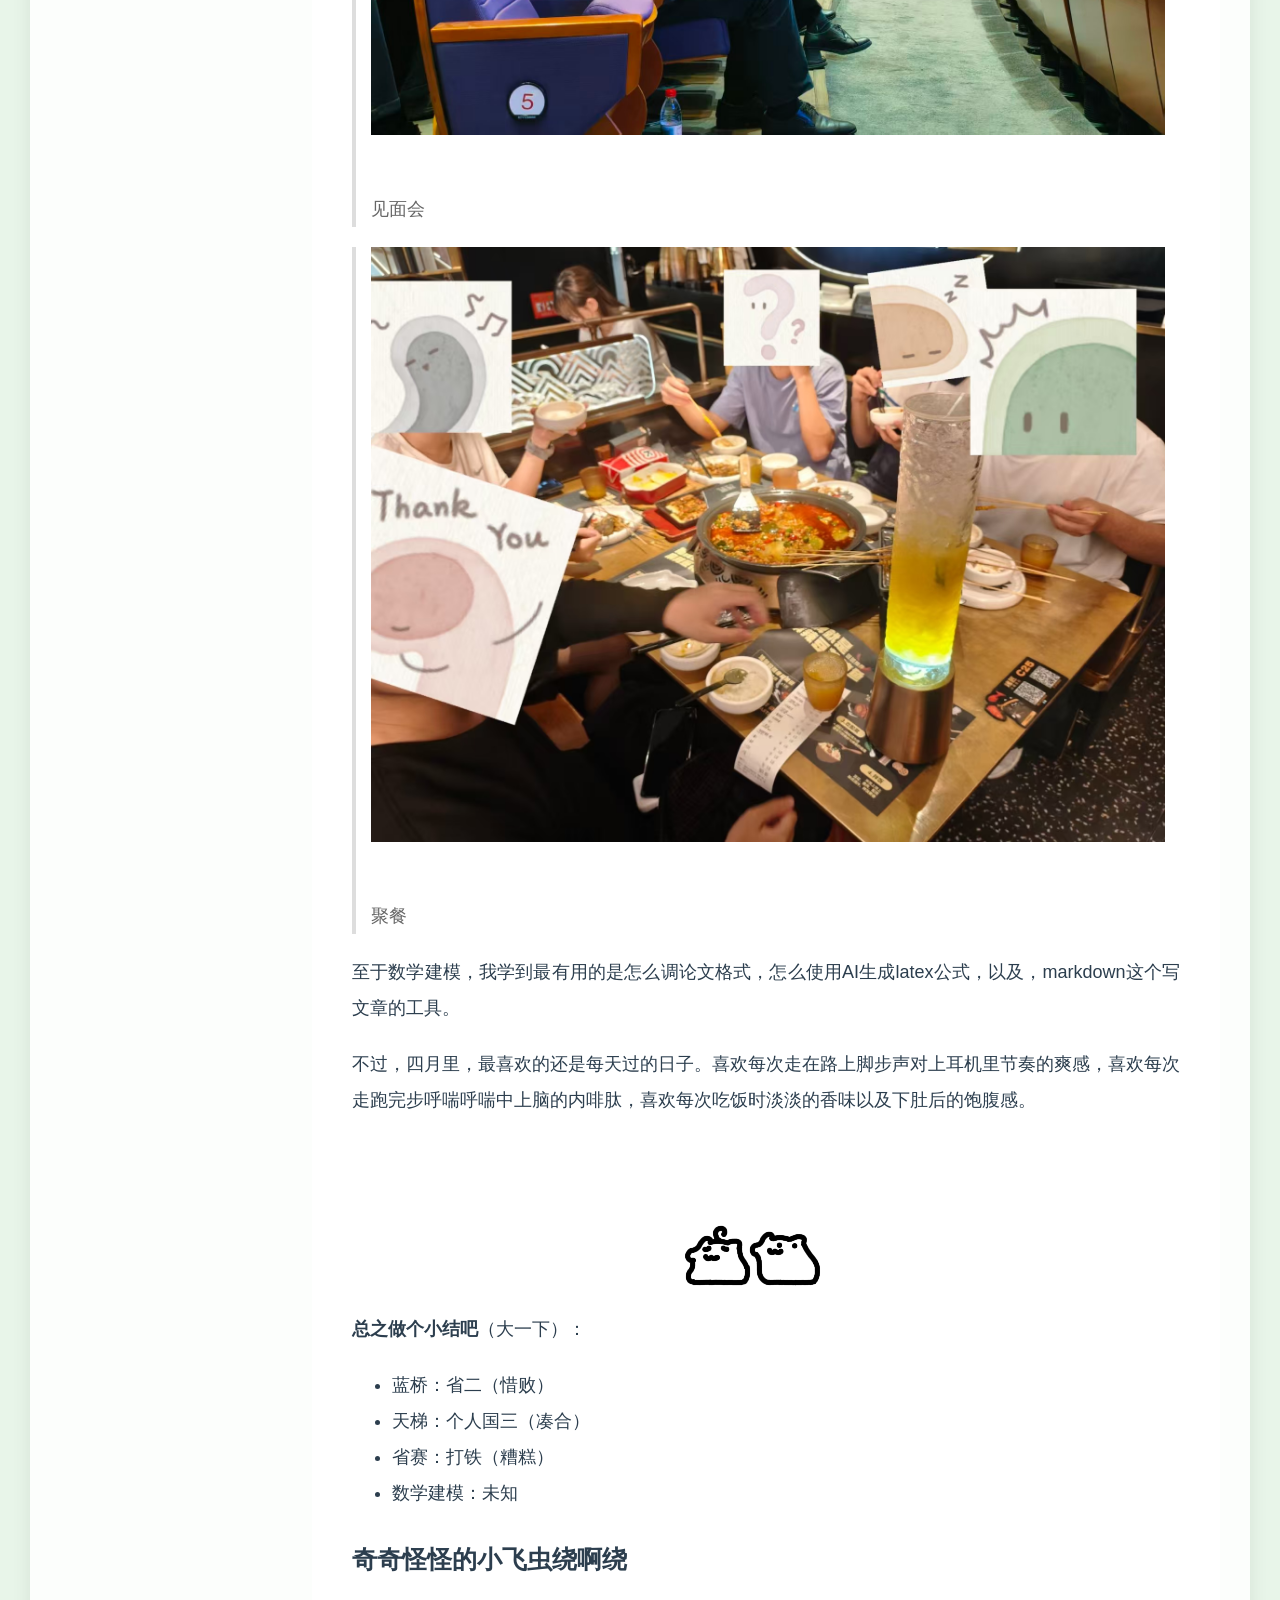
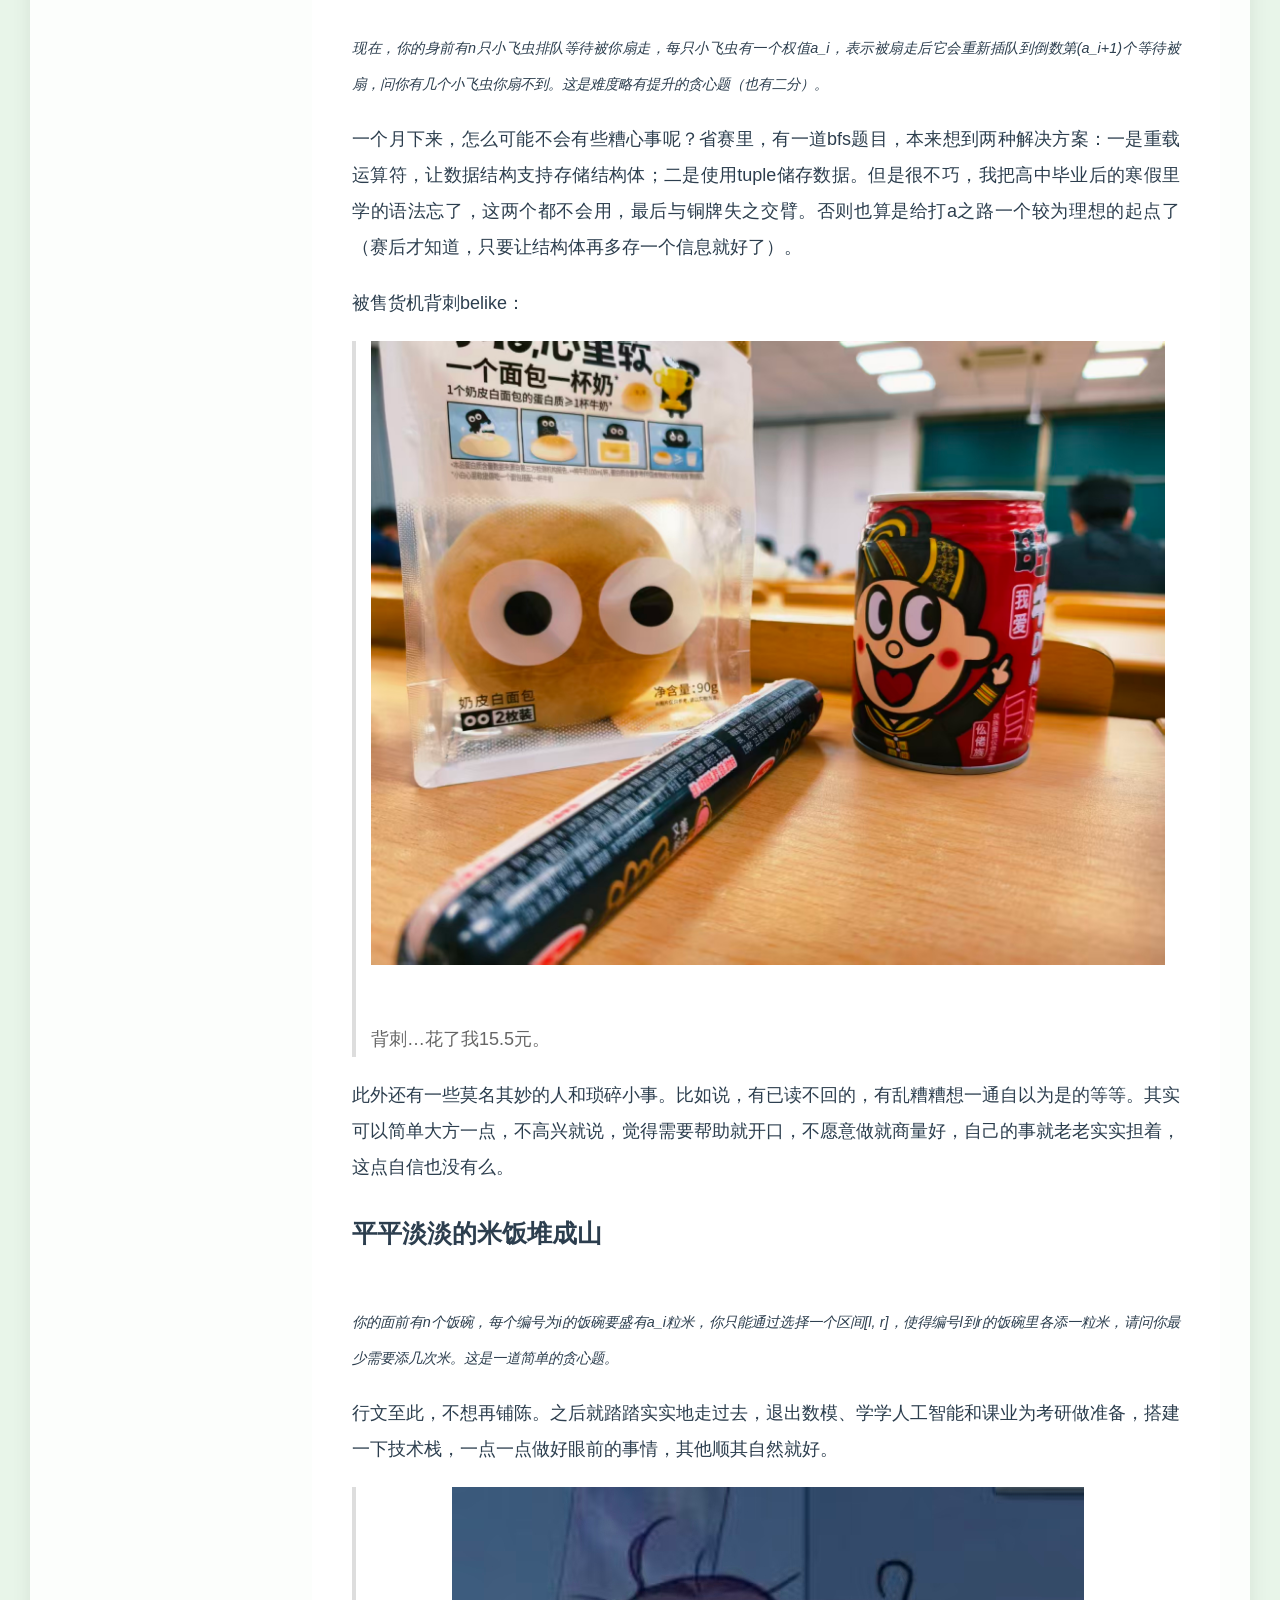
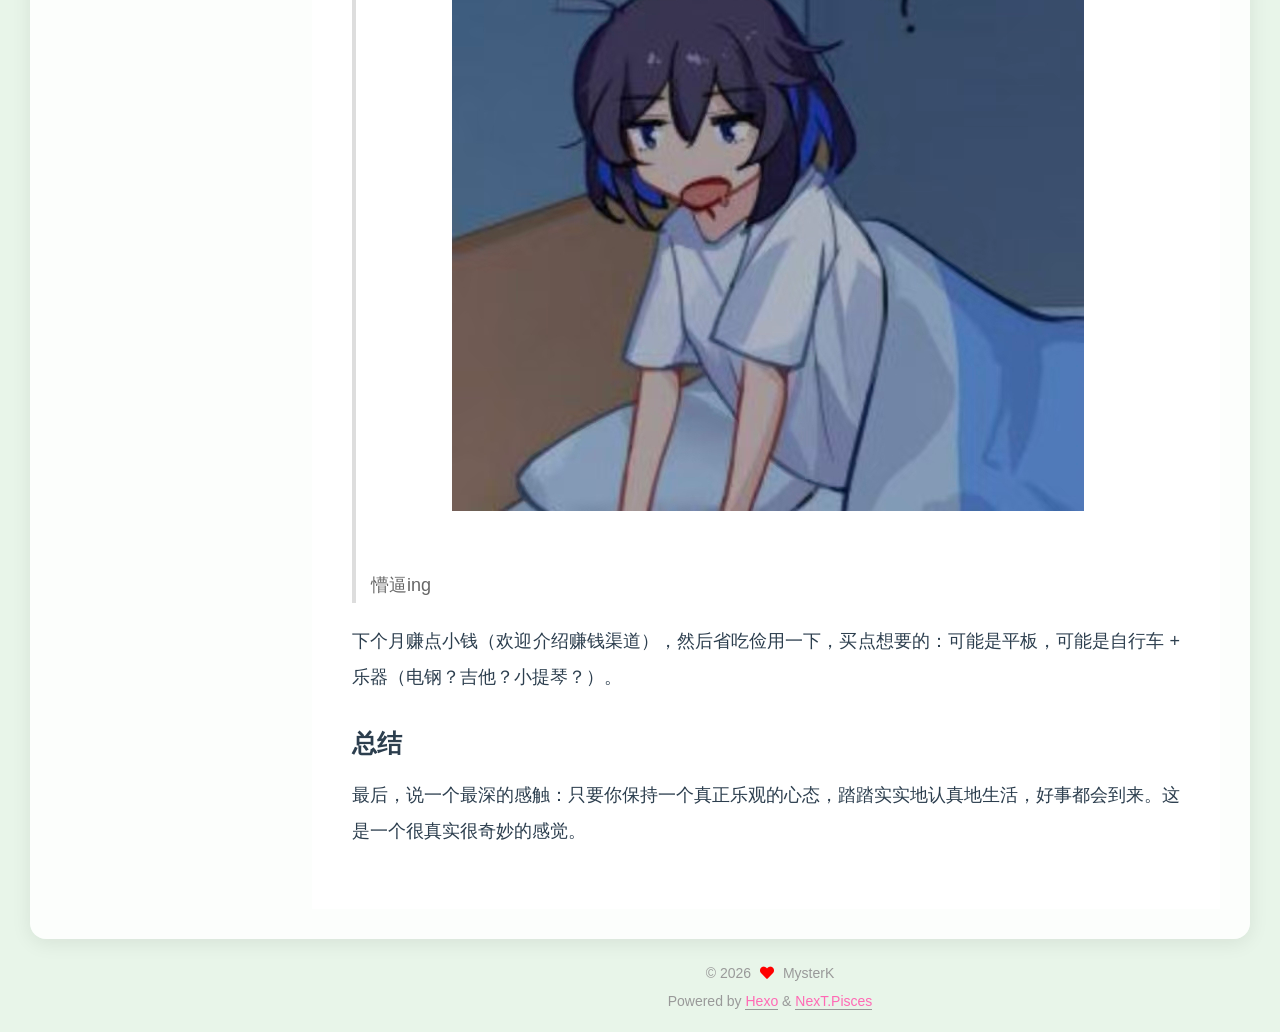
==== commit 0f3bafe7: "Site updated: 2026-08-16 16:55:31" ====
--- a/index.html
+++ b/index.html
@@ -141,6 +141,88 @@
 
           <div class="content index posts-expand">
             
+      
+  
+  
+  <article itemscope itemtype="http://schema.org/Article" class="post-block" lang="en">
+    <link itemprop="mainEntityOfPage" href="http://example.com/2026/08/16/%E6%88%91%E7%9A%84%E6%96%B0%E6%96%87%E7%AB%A0%E7%A4%BA%E4%BE%8B/">
+
+    <span hidden itemprop="author" itemscope itemtype="http://schema.org/Person">
+      <meta itemprop="image" content="/images/avatar.gif">
+      <meta itemprop="name" content="MysterK">
+      <meta itemprop="description" content="">
+    </span>
+
+    <span hidden itemprop="publisher" itemscope itemtype="http://schema.org/Organization">
+      <meta itemprop="name" content="Hexo">
+    </span>
+      <header class="post-header">
+        <h2 class="post-title" itemprop="name headline">
+          
+            <a href="/2026/08/16/%E6%88%91%E7%9A%84%E6%96%B0%E6%96%87%E7%AB%A0%E7%A4%BA%E4%BE%8B/" class="post-title-link" itemprop="url">我的新文章示例</a>
+        </h2>
+
+        <div class="post-meta">
+            <span class="post-meta-item">
+              <span class="post-meta-item-icon">
+                <i class="far fa-calendar"></i>
+              </span>
+              <span class="post-meta-item-text">Posted on</span>
+              
+
+              <time title="Created: 2026-08-16 16:50:22 / Modified: 16:50:31" itemprop="dateCreated datePublished" datetime="2026-08-16T16:50:22+08:00">2026-08-16</time>
+            </span>
+            <span class="post-meta-item">
+              <span class="post-meta-item-icon">
+                <i class="far fa-folder"></i>
+              </span>
+              <span class="post-meta-item-text">In</span>
+                <span itemprop="about" itemscope itemtype="http://schema.org/Thing">
+                  <a href="/categories/%E9%9A%8F%E7%AC%94/" itemprop="url" rel="index"><span itemprop="name">随笔</span></a>
+                </span>
+            </span>
+
+          
+
+        </div>
+      </header>
+
+    
+    
+    
+    <div class="post-body" itemprop="articleBody">
+
+      
+          <blockquote>
+<p>这篇文章是演示用的示例文章，你可以直接删除，或者把正文改成你自己的内容。</p>
+</blockquote>
+<h2 id="怎么写正文"><a href="#怎么写正文" class="headerlink" title="怎么写正文"></a>怎么写正文</h2><p>用 <strong>Markdown</strong> 语法写正文即可，和之前的月度小结一样。比如：</p>
+<ul>
+<li>用 <code>#</code> 加文字写标题</li>
+<li>用 <code>**文字**</code> 加粗</li>
+<li>插入图片：<code>![图片描述](/images/xxx.jpg)</code></li>
+</ul>
+<h2 id="代码块示例"><a href="#代码块示例" class="headerlink" title="代码块示例"></a>代码块示例</h2><figure class="highlight cpp"><table><tr><td class="gutter"><pre><span class="line">1</span><br><span class="line">2</span><br><span class="line">3</span><br><span class="line">4</span><br><span class="line">5</span><br></pre></td><td class="code"><pre><span class="line"><span class="meta">#<span class="keyword">include</span> <span class="string">&lt;iostream&gt;</span></span></span><br><span class="line"><span class="function"><span class="type">int</span> <span class="title">main</span><span class="params">()</span> </span>&#123;</span><br><span class="line">    std::cout &lt;&lt; <span class="string">&quot;Hello, World!&quot;</span> &lt;&lt; std::endl;</span><br><span class="line">    <span class="keyword">return</span> <span class="number">0</span>;</span><br><span class="line">&#125;</span><br></pre></td></tr></table></figure>
+
+<h2 id="小标题"><a href="#小标题" class="headerlink" title="小标题"></a>小标题</h2><p>写下你的想法吧！</p>
+<blockquote>
+<p>引用一句话：好事都会到来。</p>
+</blockquote>
+
+      
+    </div>
+
+    
+    
+    
+      <footer class="post-footer">
+        <div class="post-eof"></div>
+      </footer>
+  </article>
+  
+  
+  
+
       
   
   
@@ -312,12 +394,16 @@
       <div class="site-state-item site-state-posts">
           <a href="/archives/">
         
-          <span class="site-state-item-count">1</span>
+          <span class="site-state-item-count">2</span>
           <span class="site-state-item-name">posts</span>
         </a>
       </div>
+      <div class="site-state-item site-state-categories">
+        <span class="site-state-item-count">1</span>
+        <span class="site-state-item-name">categories</span>
+      </div>
       <div class="site-state-item site-state-tags">
-        <span class="site-state-item-count">3</span>
+        <span class="site-state-item-count">5</span>
         <span class="site-state-item-name">tags</span>
       </div>
   </nav>
--- a/css/main.css
+++ b/css/main.css
@@ -1168,7 +1168,7 @@
 }
 .links-of-author a::before,
 .links-of-author span.exturl::before {
-  background: #96ff14;
+  background: #98ff9f;
   border-radius: 50%;
   content: ' ';
   display: inline-block;
